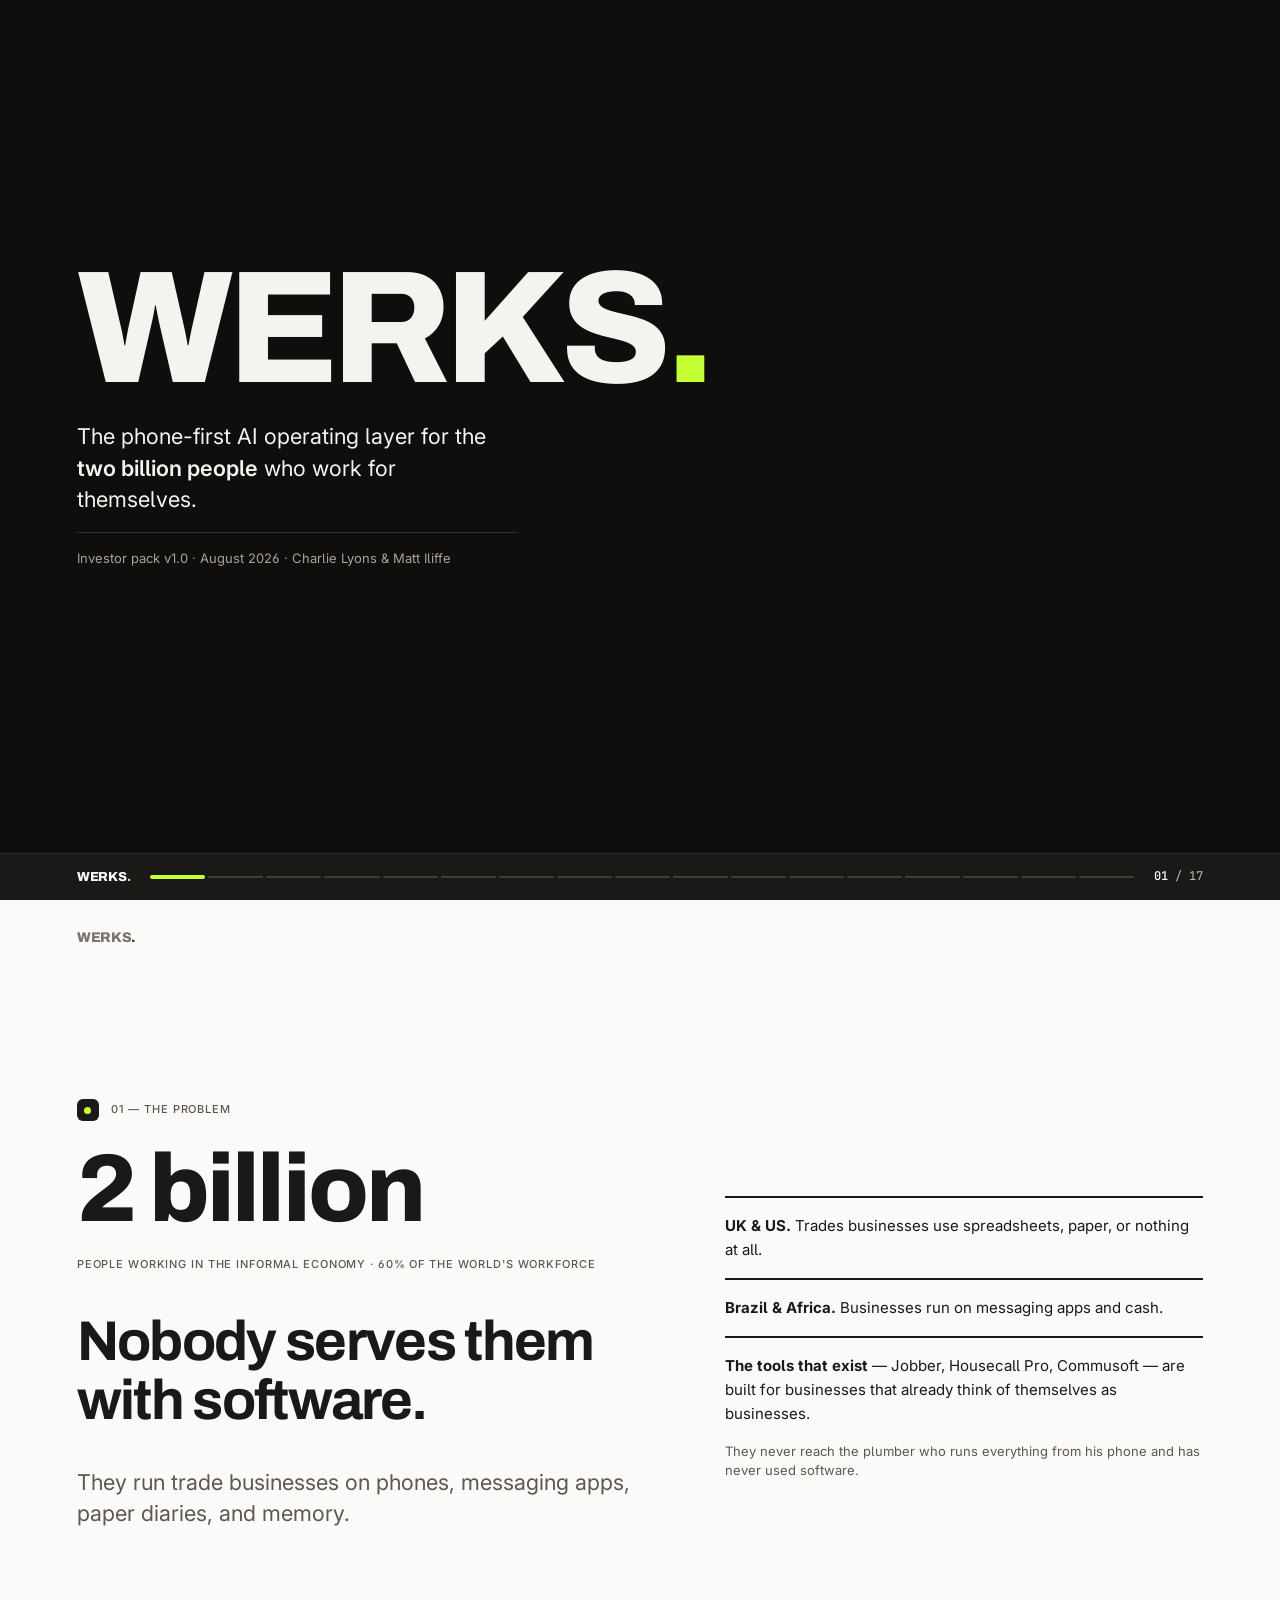
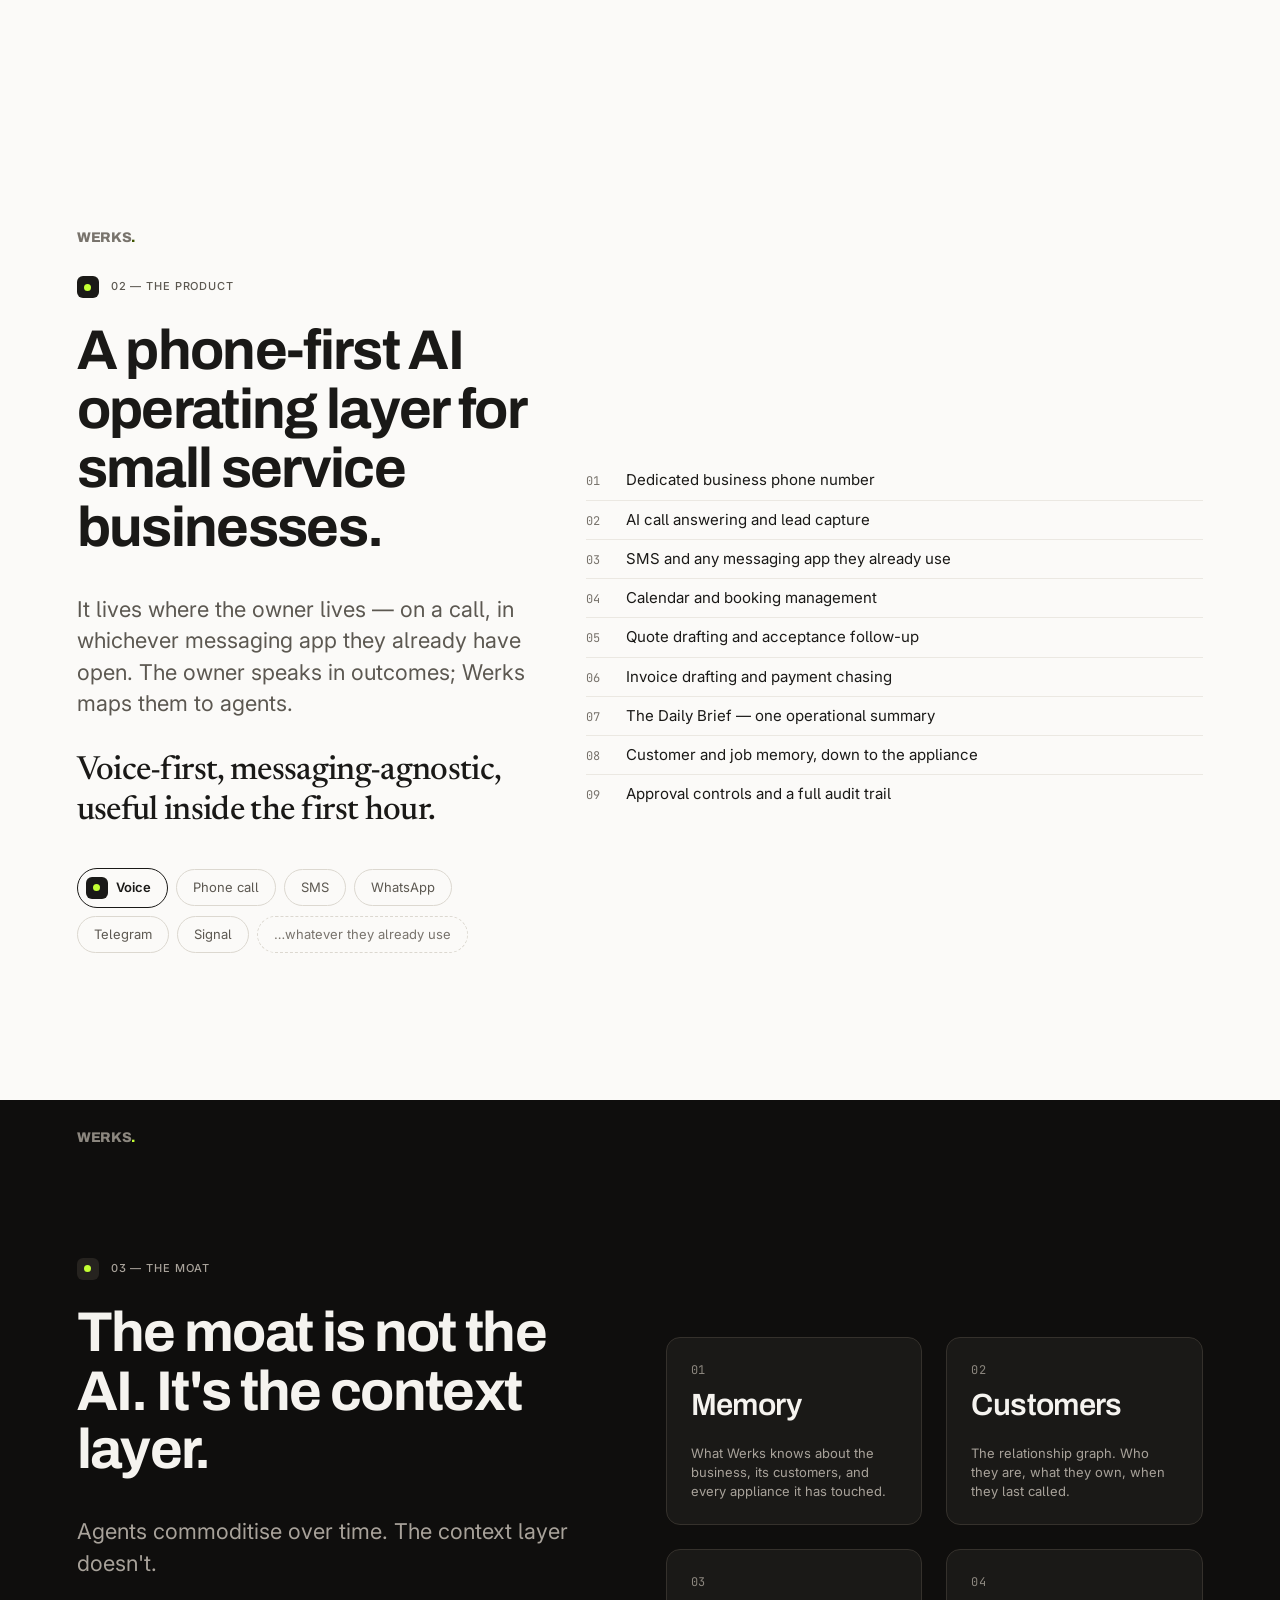
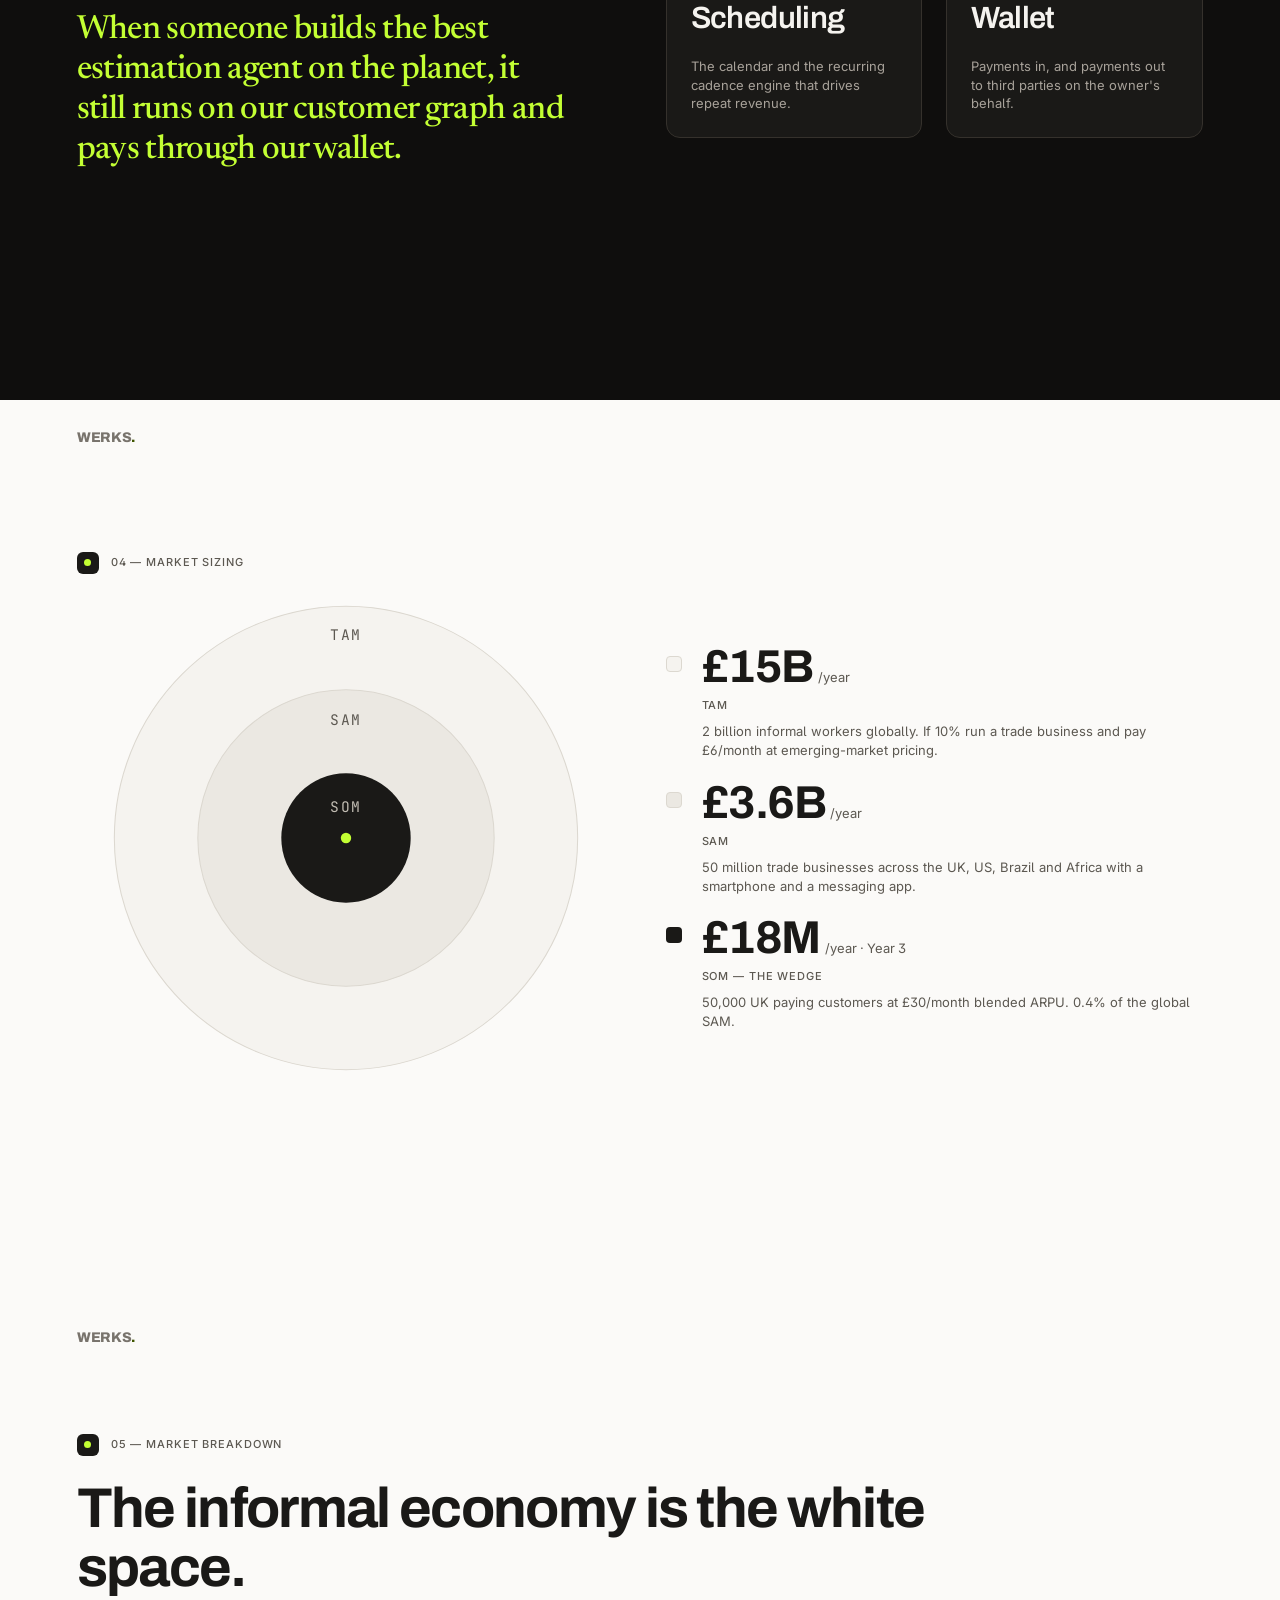
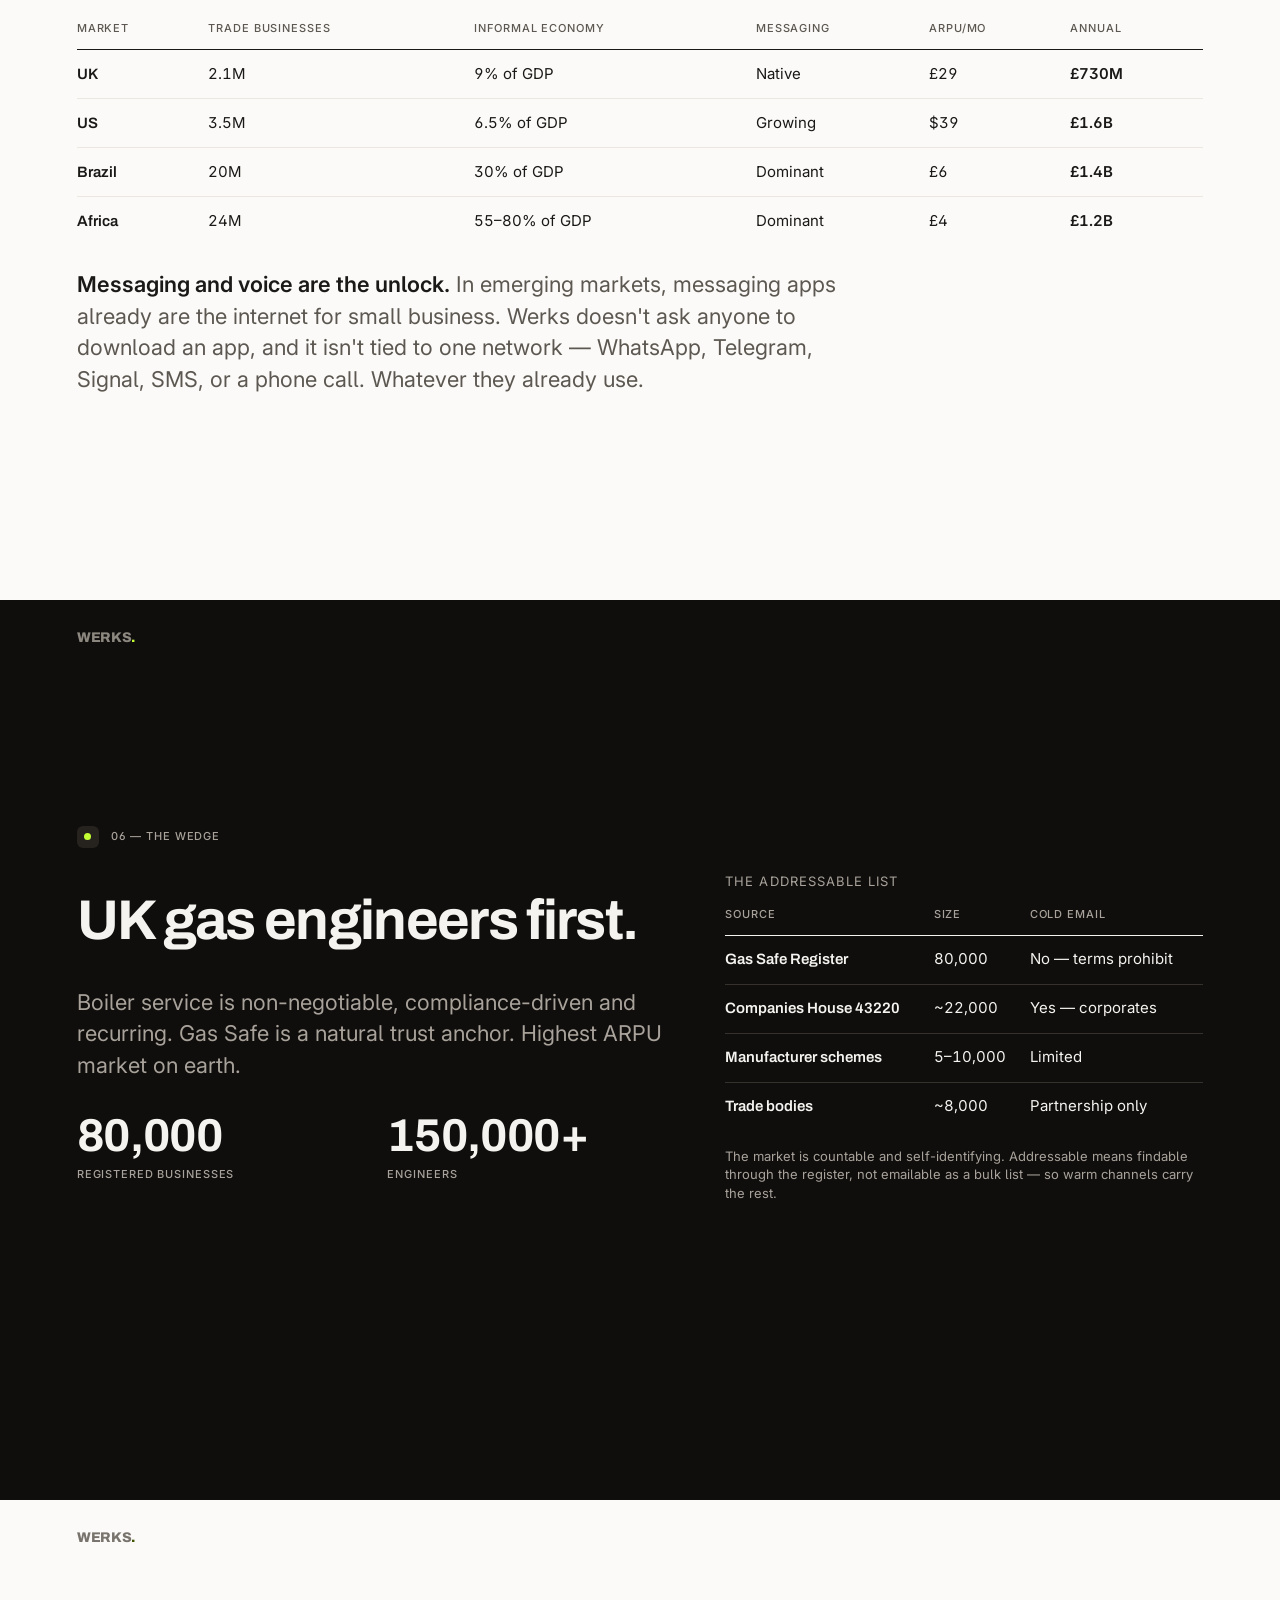
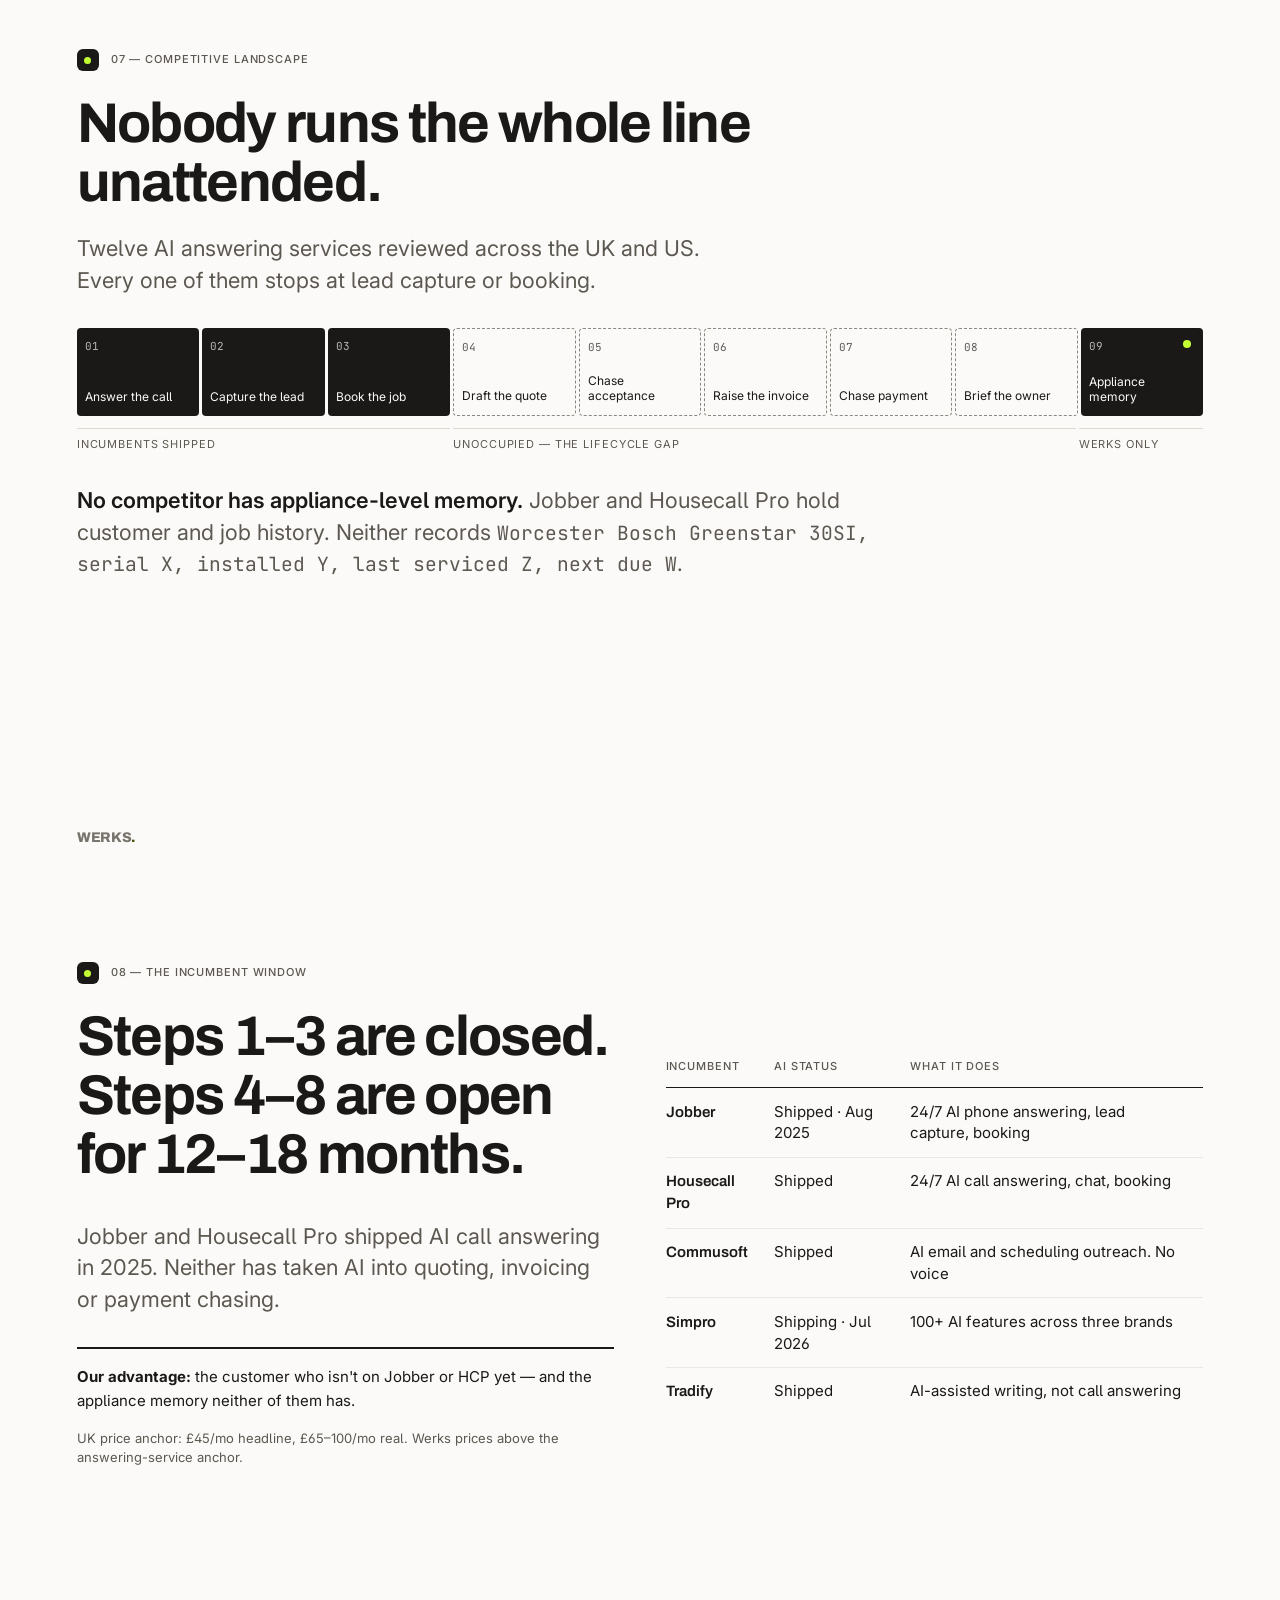
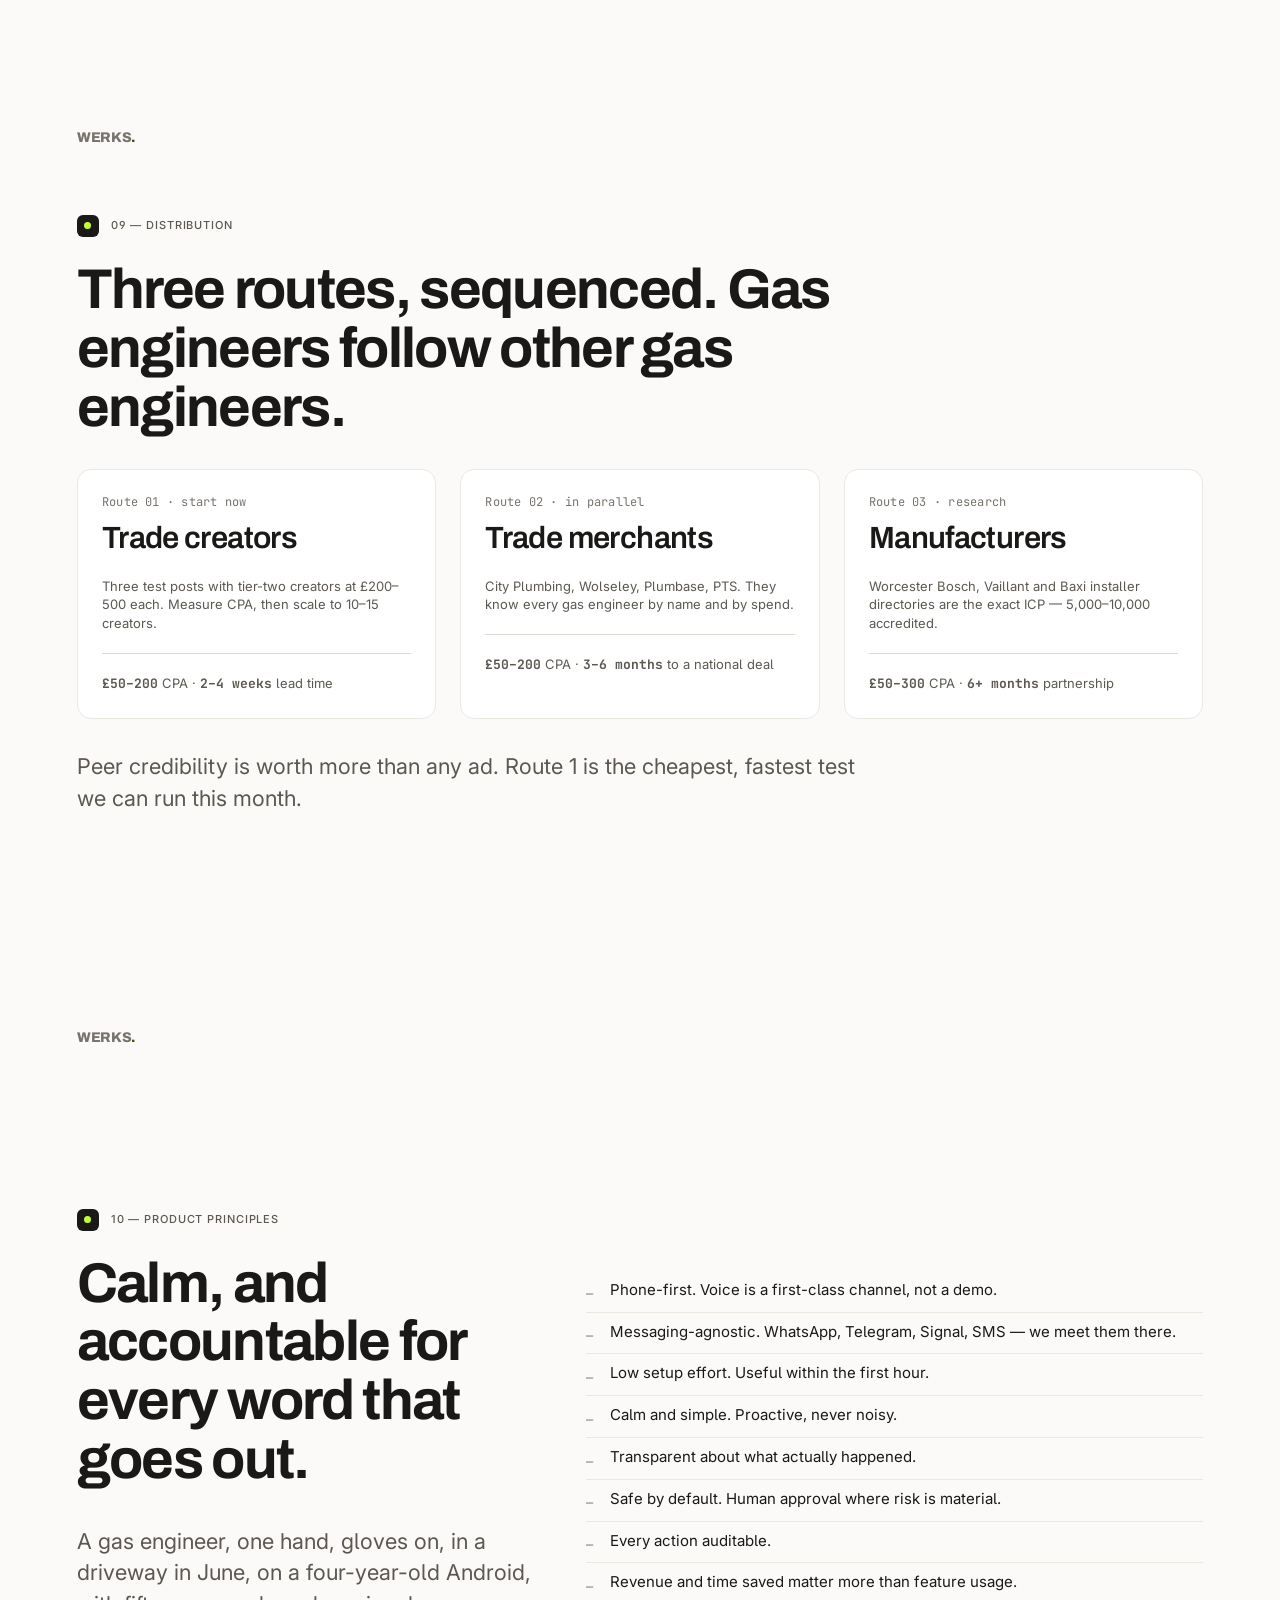
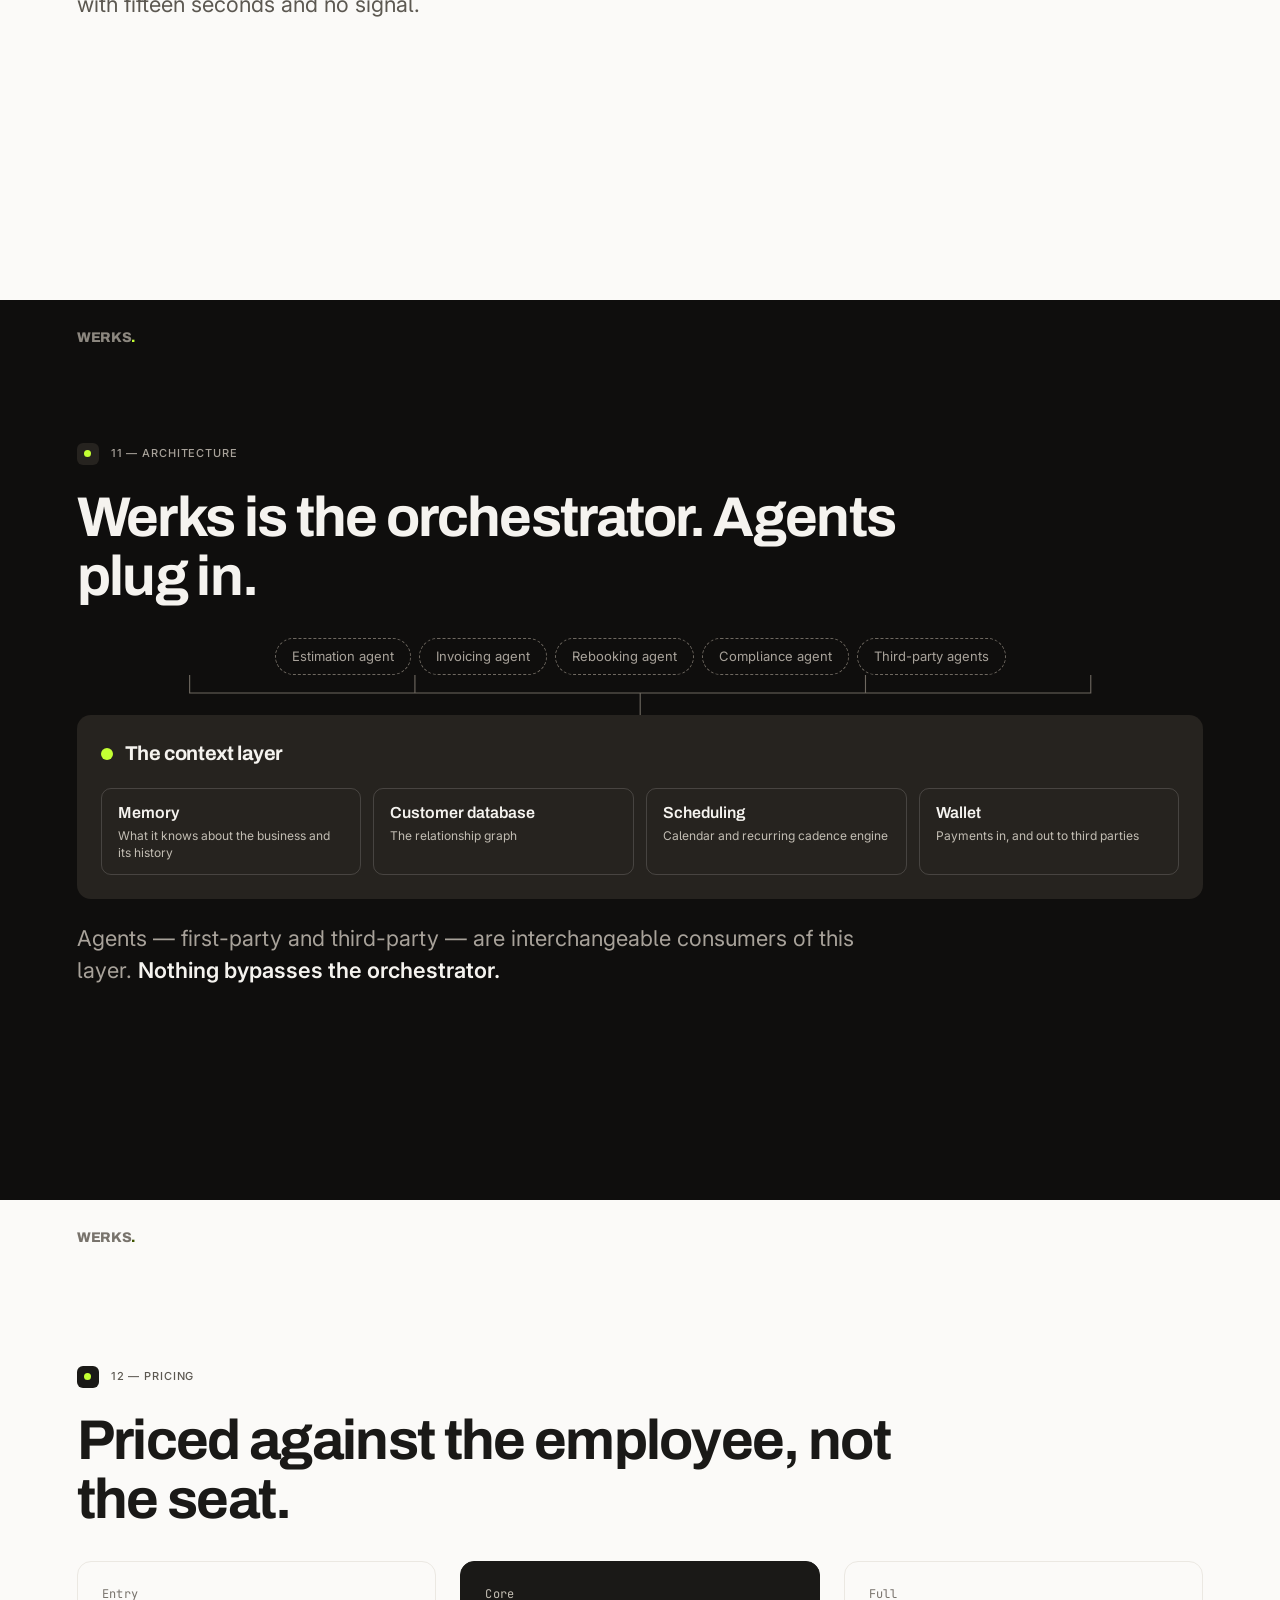
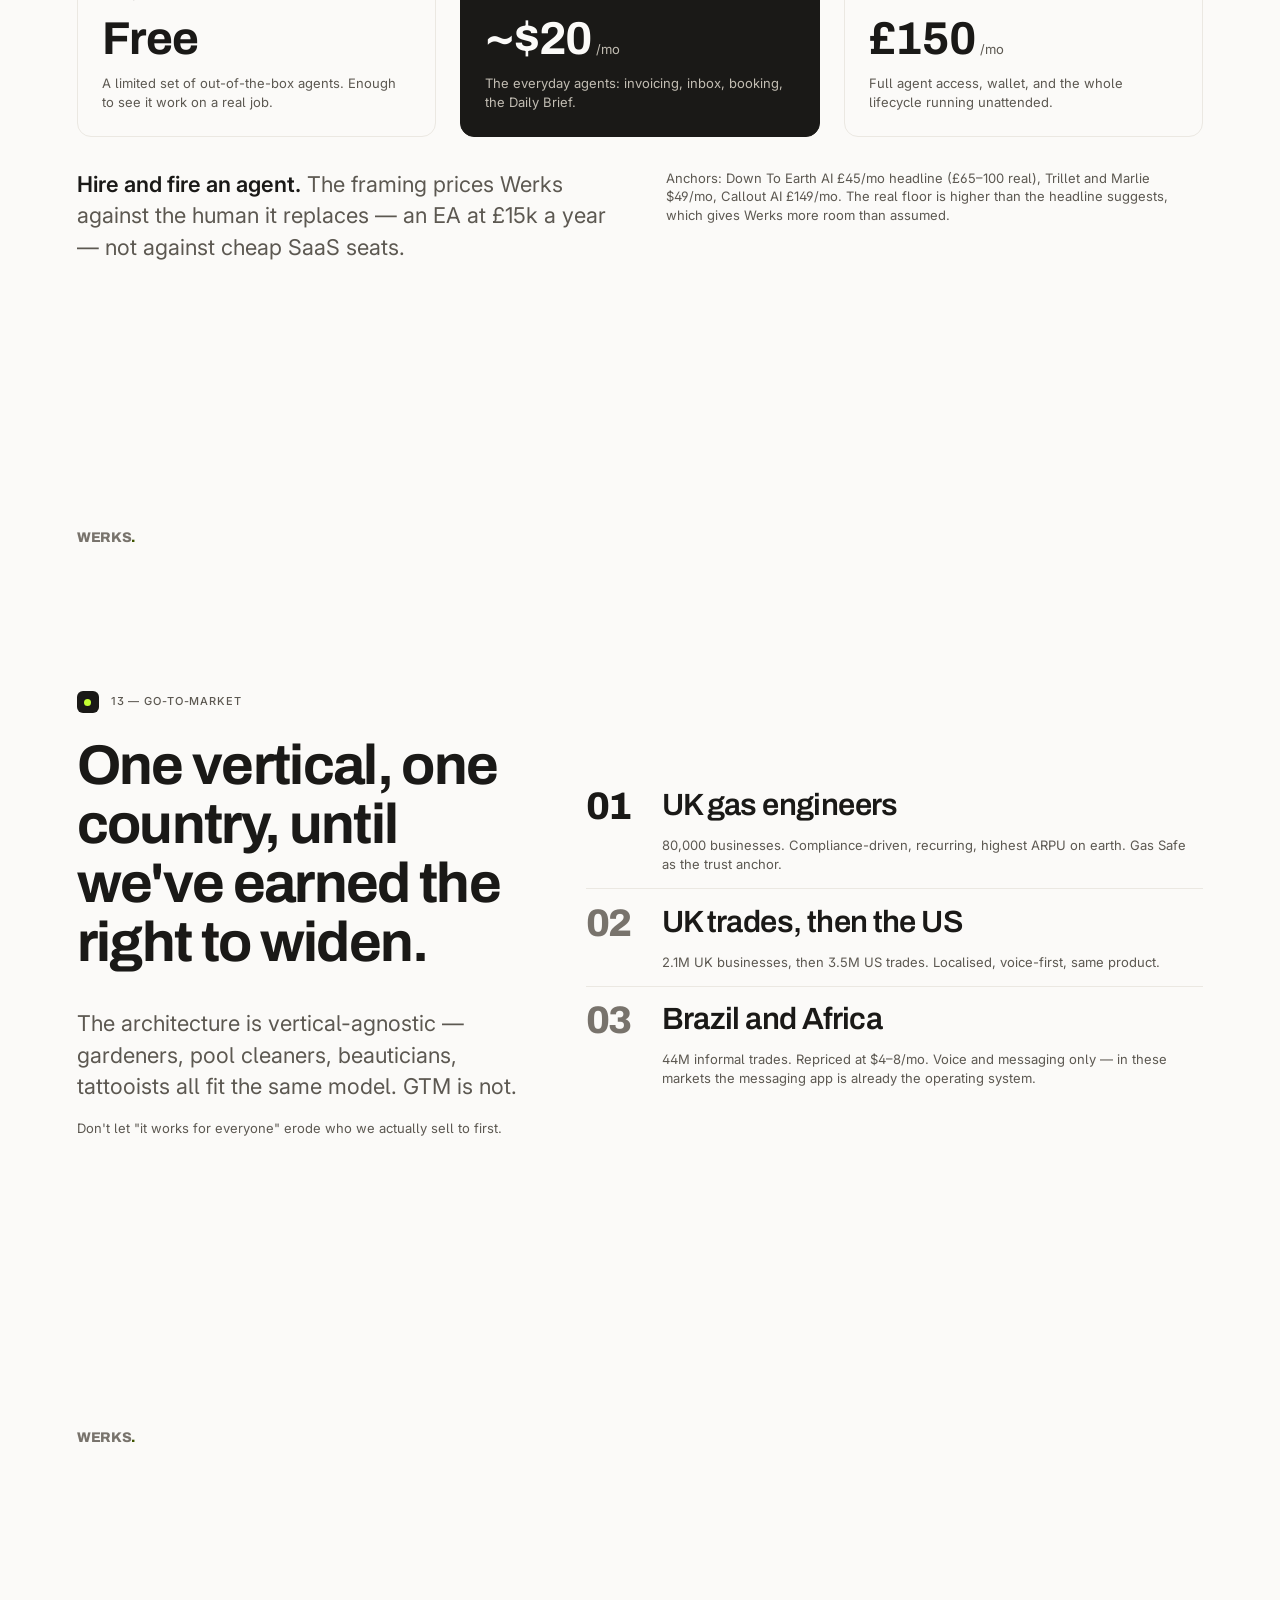
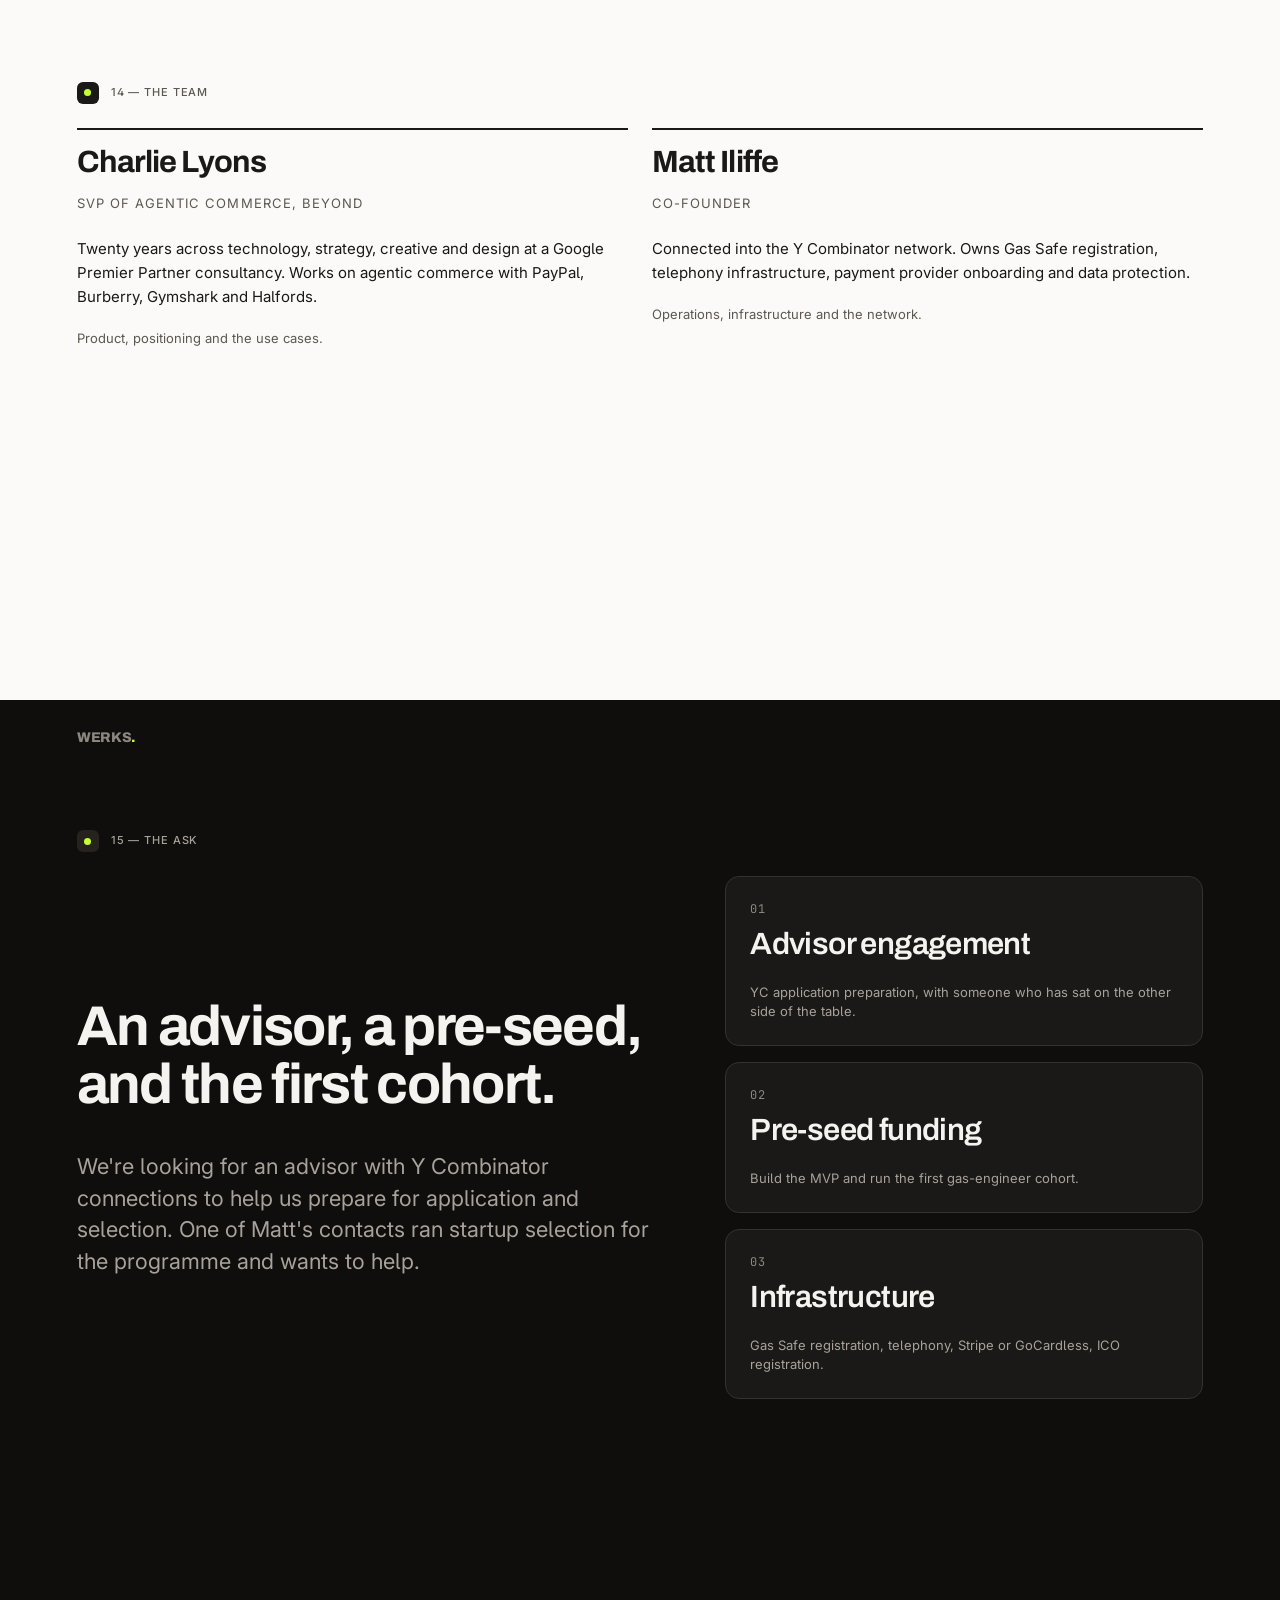
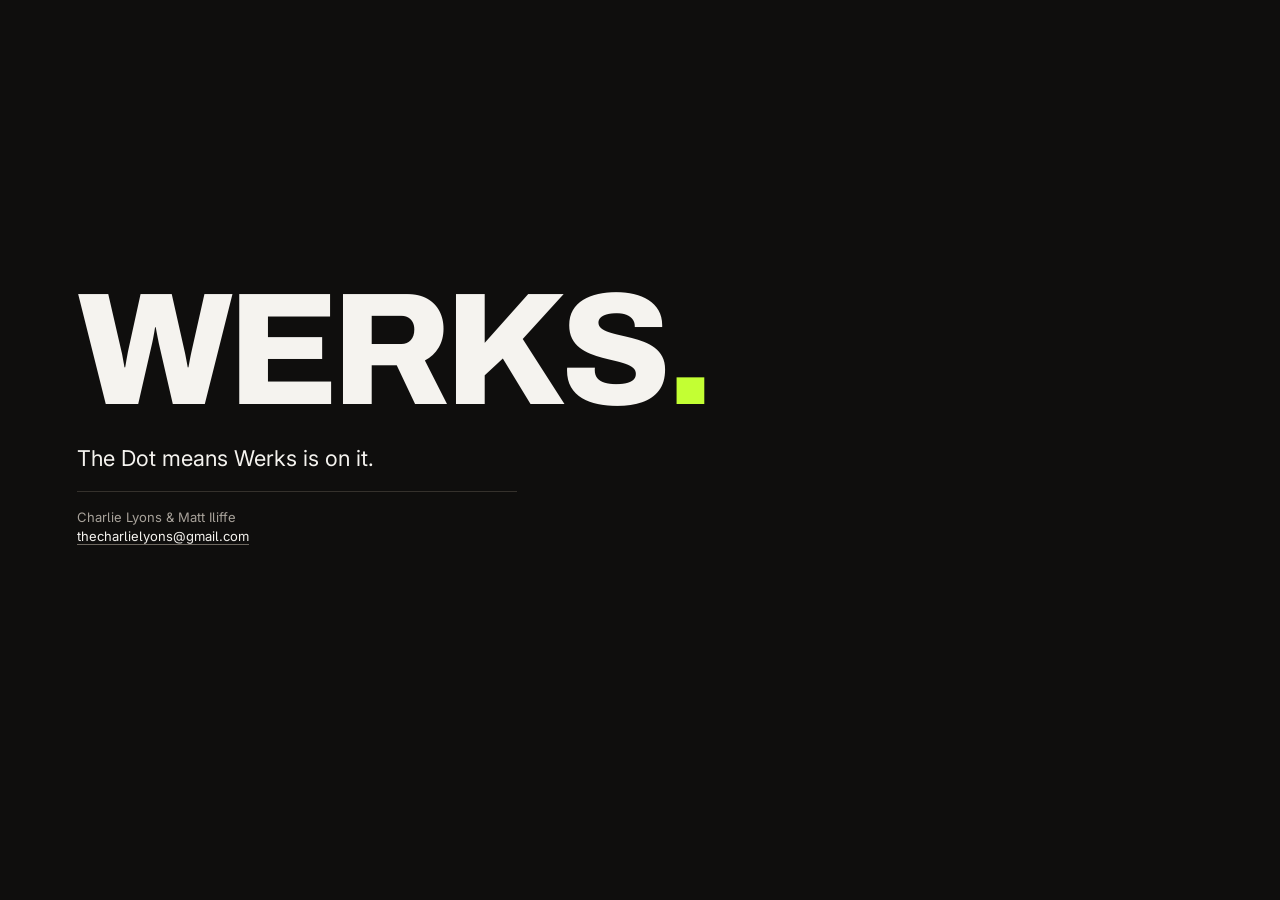
==== preview/investor-deck.html @ 24d2963e "Add investor deck" ====
<!doctype html>
<html lang="en-GB" data-theme="light">
<head>
<meta charset="utf-8">
<meta name="viewport" content="width=device-width, initial-scale=1, viewport-fit=cover">
<title>Werks — Investor Pack</title>
<meta name="description" content="Werks investor pack. The phone-first AI operating layer for the two billion people who work for themselves.">

<!-- Preview only. Production self-hosts these as woff2 subsets. See foundations/02-typography.md -->
<link rel="preconnect" href="https://fonts.googleapis.com">
<link rel="preconnect" href="https://fonts.gstatic.com" crossorigin>
<link href="https://fonts.googleapis.com/css2?family=Archivo:wght@400;500;600;700;800&family=Inter:wght@400;500;600;700&family=Newsreader:opsz,wght@6..72,400;6..72,500&family=JetBrains+Mono:wght@400;500&display=swap" rel="stylesheet">

<link rel="stylesheet" href="../tokens/tokens.css">
<link rel="stylesheet" href="../components/werks.css">

<style>
/* =============================================================================
   INVESTOR DECK — presentation chrome only.
   Not part of the design system. Every value below resolves to a semantic token
   or to a clamp() built from the type scale in foundations/02-typography.md.
   ============================================================================= */

:root {
  --d-pad-x:     clamp(1.5rem, 6vw, 6rem);
  --d-pad-y:     clamp(2.5rem, 6vh, 5rem);
  --d-rail:      4.5rem;                               /* space the progress rail owns */
  --d-measure:   72rem;

  --d-wordmark:  clamp(3.25rem, 13vw, 10rem);
  --d-h1:        clamp(1.875rem, 4.4vw, 3.5rem);
  --d-h2:        clamp(1.375rem, 2.4vw, 2rem);
  --d-lede:      clamp(1.0625rem, 1.7vw, 1.625rem);
  --d-body:      clamp(0.9375rem, 1.15vw, 1.125rem);
  --d-small:     clamp(0.8125rem, 0.95vw, 0.9375rem);
  --d-stat:      clamp(2.5rem, 7.5vw, 6rem);
  --d-stat-sm:   clamp(1.75rem, 3.6vw, 3rem);
}

/* Every box in the deck is border-box: slides are viewport-width, so a padded
   child that measures content-box overflows the phone. */
.slide, .slide *, .slide *::before, .slide *::after,
.d-rail, .d-rail * { box-sizing: border-box; }

html {
  scroll-snap-type: y mandatory;
  scroll-behavior: smooth;
  background: var(--w-bg-canvas);
}
body { overflow-x: hidden; }

/* -------------------------------------------------- the slide ------------- */
.slide {
  position: relative;
  box-sizing: border-box;
  width: 100vw;
  min-height: 100svh;
  height: 100svh;
  overflow: hidden;
  scroll-snap-align: start;
  scroll-snap-stop: always;
  display: flex;
  flex-direction: column;
  justify-content: center;
  padding: var(--d-pad-y) var(--d-pad-x) calc(var(--d-pad-y) + var(--d-rail));
  background: var(--w-bg-canvas);
  color: var(--w-text-primary);
  border-top: 1px solid transparent;
}
.slide__inner { width: 100%; max-width: var(--d-measure); margin: 0 auto; }

/* An ink slide. The semantic layer is re-pointed at the dark surfaces, so every
   component inside keeps working without a single override. Volt is legible
   here, and only here. */
.slide--ink {
  --w-bg-canvas:      var(--w-dk-bg);
  --w-bg-surface:     var(--w-dk-surface);
  --w-bg-sunken:      var(--w-dk-surface);
  --w-bg-raised:      var(--w-dk-raised);
  --w-text-primary:   var(--w-dk-text);
  --w-text-secondary: var(--w-dk-text-2);
  --w-text-tertiary:  var(--w-ink-450);
  --w-text-inverse:   var(--w-ink-900);
  --w-border-subtle:  var(--w-dk-border);
  --w-border-default: var(--w-dk-border);
  --w-border-control: var(--w-dk-border-hi);
  --w-border-strong:  var(--w-dk-text);
  --w-signal-text:    var(--w-volt-500);
  --w-status-neutral-bg: var(--w-dk-raised);
  --w-status-neutral-fg: var(--w-dk-text);
  --w-action-primary-bg: var(--w-paper-50);
  --w-action-primary-fg: var(--w-ink-900);
  --w-elevation-card: none;
  color-scheme: dark;
}

/* -------------------------------------------------- eyebrow + running head - */
/* The Dot motif. It only ever sits on ink, exactly as in the product. */
.d-mark {
  display: inline-flex; align-items: center; justify-content: center;
  width: 1.375rem; height: 1.375rem; flex-shrink: 0;
  border-radius: var(--w-radius-sm);
  background: var(--w-ink-900);
}
.slide--ink .d-mark { background: var(--w-dk-raised); }
.d-mark .w-dot { width: 7px; height: 7px; }

.d-eyebrow {
  display: flex; align-items: center; gap: var(--w-space-3);
  margin: 0 0 var(--w-space-6);
}
.d-eyebrow__text {
  font-size: var(--w-text-2xs);
  font-weight: var(--w-weight-medium);
  letter-spacing: var(--w-tracking-widest);
  text-transform: uppercase;
  color: var(--w-text-secondary);
}

.d-head {
  position: absolute; top: clamp(1.25rem, 3vh, 2.25rem); left: var(--d-pad-x);
  display: inline-flex; align-items: center; gap: 0;
  font-family: var(--w-font-display); font-weight: var(--w-weight-black);
  font-size: 0.875rem; letter-spacing: var(--w-tracking-tight);
  text-transform: uppercase; color: var(--w-text-tertiary);
}
.d-head .w-wordmark__stop { color: var(--w-signal-text); }

/* -------------------------------------------------- headline system ------- */
.d-h1 {
  font-family: var(--w-font-display);
  font-size: var(--d-h1); font-weight: var(--w-weight-bold);
  line-height: var(--w-leading-tight); letter-spacing: var(--w-tracking-tighter);
  margin: 0 0 var(--w-space-5); max-width: 20ch;
}
.d-h1--wide { max-width: 26ch; }
.d-h2 {
  font-family: var(--w-font-display);
  font-size: var(--d-h2); font-weight: var(--w-weight-semibold);
  line-height: var(--w-leading-snug); letter-spacing: var(--w-tracking-tight);
  margin: 0 0 var(--w-space-3);
}
.d-lede {
  font-size: var(--d-lede); line-height: var(--w-leading-normal);
  color: var(--w-text-secondary); margin: 0; max-width: 46ch;
}
.d-lede strong { color: var(--w-text-primary); font-weight: var(--w-weight-semibold); }
.d-body { font-size: var(--d-body); line-height: var(--w-leading-relaxed); margin: 0; }
.d-body--secondary { color: var(--w-text-secondary); }
.d-small { font-size: var(--d-small); line-height: var(--w-leading-normal); color: var(--w-text-secondary); margin: 0; }
.d-quote {
  font-family: var(--w-font-editorial); font-weight: 500;
  font-size: clamp(1.25rem, 2.6vw, 2.125rem); line-height: 1.2;
  letter-spacing: var(--w-tracking-tight); margin: 0; max-width: 26ch;
}
.d-mono { font-family: var(--w-font-mono); font-variant-numeric: tabular-nums; }
.d-accent { color: var(--w-signal-text); }

/* -------------------------------------------------- layout helpers -------- */
.d-stack   { display: flex; flex-direction: column; gap: var(--w-space-4); }
.d-stack-6 { display: flex; flex-direction: column; gap: var(--w-space-6); }
.d-split {
  display: grid; gap: clamp(var(--w-space-6), 4vw, var(--w-space-16));
  grid-template-columns: 1fr; align-items: center;
}
.d-grid  { display: grid; gap: clamp(var(--w-space-4), 2vw, var(--w-space-6)); grid-template-columns: 1fr; }
@media (min-width: 46rem) {
  .d-split          { grid-template-columns: 1fr 1fr; }
  .d-split--wide-l  { grid-template-columns: 1.25fr 1fr; }
  .d-split--wide-r  { grid-template-columns: 1fr 1.35fr; }
  .d-grid--2 { grid-template-columns: repeat(2, 1fr); }
  .d-grid--3 { grid-template-columns: repeat(3, 1fr); }
  .d-grid--4 { grid-template-columns: repeat(4, 1fr); }
}

.d-panel {
  border: 1px solid var(--w-border-subtle);
  border-radius: var(--w-radius-lg);
  padding: clamp(var(--w-space-4), 2vw, var(--w-space-6));
  background: var(--w-bg-surface);
  display: flex; flex-direction: column; gap: var(--w-space-2);
}
.d-panel--flat { background: transparent; }
.d-panel--rule {
  border: 0; border-top: 2px solid var(--w-border-strong);
  border-radius: 0; padding: var(--w-space-4) 0 0; background: transparent;
}
.d-panel__n {
  font-family: var(--w-font-mono); font-size: var(--w-text-xs);
  color: var(--w-text-tertiary); letter-spacing: var(--w-tracking-wide);
}

/* -------------------------------------------------- the number ------------ */
.d-stat {
  font-family: var(--w-font-display); font-weight: var(--w-weight-black);
  font-size: var(--d-stat); line-height: 0.92;
  letter-spacing: var(--w-tracking-tighter); font-variant-numeric: tabular-nums;
  margin: 0;
}
.d-stat--sm { font-size: var(--d-stat-sm); font-weight: var(--w-weight-bold); line-height: 1; }
.d-stat .d-small {
  font-family: var(--w-font-text); font-weight: var(--w-weight-regular);
  letter-spacing: var(--w-tracking-normal); margin-left: 0.35em;
}
.d-stat__label {
  font-size: var(--w-text-2xs); font-weight: var(--w-weight-medium);
  letter-spacing: var(--w-tracking-widest); text-transform: uppercase;
  color: var(--w-text-secondary); margin: var(--w-space-2) 0 0;
}

/* -------------------------------------------------- lists ----------------- */
.d-list { list-style: none; margin: 0; padding: 0; display: flex; flex-direction: column; }
.d-list li {
  display: grid; grid-template-columns: 1.75rem 1fr; gap: var(--w-space-3);
  align-items: baseline;
  padding: clamp(0.4rem, 1vh, 0.7rem) 0;
  border-bottom: 1px solid var(--w-border-subtle);
  font-size: var(--d-body); line-height: 1.35;
}
.d-list li:last-child { border-bottom: 0; }
.d-list__n { font-family: var(--w-font-mono); font-size: var(--w-text-xs); color: var(--w-text-tertiary); }
.d-list--dotted li { grid-template-columns: 0.75rem 1fr; align-items: start; }
.d-list--dotted .d-list__n { padding-top: 0.55em; }

/* -------------------------------------------------- table ----------------- */
.d-table { width: 100%; border-collapse: collapse; font-size: var(--d-body); }
.d-table th {
  text-align: left; font-weight: var(--w-weight-medium);
  font-size: var(--w-text-2xs); letter-spacing: var(--w-tracking-widest);
  text-transform: uppercase; color: var(--w-text-secondary);
  padding: 0 var(--w-space-4) var(--w-space-3) 0;
  border-bottom: 1px solid var(--w-border-strong);
  white-space: nowrap;
}
.d-table td {
  padding: clamp(0.5rem, 1.4vh, 0.9rem) var(--w-space-4) clamp(0.5rem, 1.4vh, 0.9rem) 0;
  border-bottom: 1px solid var(--w-border-subtle); vertical-align: baseline;
}
.d-table tr:last-child td { border-bottom: 0; }
.d-table .num { font-variant-numeric: tabular-nums; }
.d-table .strong { font-weight: var(--w-weight-semibold); }
.d-table__market { font-family: var(--w-font-display); font-weight: var(--w-weight-semibold); }

@media (max-width: 45.999rem) {
  .d-table, .d-table tbody, .d-table tr, .d-table td { display: block; width: 100%; }
  .d-table thead { display: none; }
  .d-table tr {
    border: 1px solid var(--w-border-subtle); border-radius: var(--w-radius-md);
    padding: var(--w-space-3) var(--w-space-4); margin-bottom: var(--w-space-3);
  }
  .d-table td { border: 0; padding: 3px 0; display: flex; justify-content: space-between; gap: var(--w-space-4); }
  .d-table td::before {
    content: attr(data-label);
    font-size: var(--w-text-xs); letter-spacing: var(--w-tracking-wide);
    text-transform: uppercase; color: var(--w-text-secondary);
  }
  .d-table td:first-child::before { display: none; }
  .d-table td:first-child { font-size: var(--w-text-lg); padding-bottom: var(--w-space-2); }
}

/* -------------------------------------------------- lifecycle bar --------- */
.d-line { display: grid; gap: 3px; grid-template-columns: repeat(3, 1fr); }
@media (min-width: 46rem) { .d-line { grid-template-columns: repeat(9, 1fr); } }
.d-step {
  border-radius: var(--w-radius-xs);
  padding: var(--w-space-3) var(--w-space-2);
  min-height: 5.5rem;
  display: flex; flex-direction: column; justify-content: space-between; gap: var(--w-space-2);
  font-size: var(--w-text-xs); line-height: 1.25;
}
.d-step__n { font-family: var(--w-font-mono); font-size: var(--w-text-2xs); opacity: 0.7; }
.d-step--taken { background: var(--w-bg-inverse); color: var(--w-text-inverse); }
.slide--ink .d-step--taken { background: var(--w-dk-raised); color: var(--w-dk-text); }
.d-step--open  { border: 1px dashed var(--w-border-control); color: var(--w-text-primary); }
.d-step--ours  { background: var(--w-ink-900); color: var(--w-paper-50); position: relative; }
.d-step--ours .d-dot-abs { position: absolute; top: var(--w-space-3); right: var(--w-space-3); }

.d-bracket {
  display: grid; gap: 3px; grid-template-columns: 1fr; margin-top: var(--w-space-3);
}
@media (min-width: 46rem) { .d-bracket { grid-template-columns: 3fr 5fr 1fr; } }
.d-bracket span {
  font-size: var(--w-text-2xs); letter-spacing: var(--w-tracking-widest);
  text-transform: uppercase; color: var(--w-text-secondary);
  border-top: 1px solid var(--w-border-default); padding-top: var(--w-space-2);
}

/* -------------------------------------------------- circles --------------- */
.d-circles { width: 100%; max-width: 30rem; height: auto; display: block; margin: 0 auto; }
.d-circles text {
  font-family: var(--w-font-mono); font-size: 14px; letter-spacing: 1.6px;
  text-anchor: middle;
}
.d-circles .c-tam { fill: var(--w-paper-100); stroke: var(--w-border-default); stroke-width: 1; }
.d-circles .c-sam { fill: var(--w-paper-200); stroke: var(--w-border-default); stroke-width: 1; }
.d-circles .c-som { fill: var(--w-ink-900); }
.d-circles .c-dot { fill: var(--w-volt-500); }
.d-circles .t-out { fill: var(--w-ink-600); }
.d-circles .t-in  { fill: var(--w-paper-400); }
.d-legend { display: flex; flex-direction: column; gap: var(--w-space-5); }
.d-legend__row { display: grid; grid-template-columns: 1.25rem 1fr; gap: var(--w-space-4); align-items: start; }
.d-legend__key { width: 1rem; height: 1rem; border-radius: var(--w-radius-xs); margin-top: 0.75rem; }

/* -------------------------------------------------- channel strip -------- */
.d-channels { display: flex; flex-wrap: wrap; gap: var(--w-space-2); align-items: center; }
.d-channel {
  display: inline-flex; align-items: center; gap: var(--w-space-2);
  border: 1px solid var(--w-border-default); border-radius: var(--w-radius-full);
  padding: var(--w-space-2) var(--w-space-4);
  font-size: var(--d-small); color: var(--w-text-secondary); white-space: nowrap;
}
.d-channel--lead {
  border-color: var(--w-border-strong); color: var(--w-text-primary);
  font-weight: var(--w-weight-semibold); padding-left: var(--w-space-2);
}
.d-channel--any { border-style: dashed; color: var(--w-text-tertiary); }

/* -------------------------------------------------- architecture ---------- */
.d-agents { display: flex; flex-wrap: wrap; gap: var(--w-space-2); justify-content: center; }
.d-agent {
  border: 1px dashed var(--w-border-control); border-radius: var(--w-radius-full);
  padding: var(--w-space-2) var(--w-space-4); font-size: var(--d-small);
  color: var(--w-text-secondary); white-space: nowrap;
}
.d-wires { display: block; width: 100%; height: 2.5rem; }
.d-core {
  background: var(--w-ink-900); color: var(--w-paper-50);
  border-radius: var(--w-radius-lg); padding: clamp(var(--w-space-4), 2.2vw, var(--w-space-6));
}
.slide--ink .d-core { background: var(--w-dk-raised); color: var(--w-dk-text); }
.d-core__head { display: flex; align-items: center; gap: var(--w-space-3); margin-bottom: var(--w-space-5); }
.d-core__title {
  font-family: var(--w-font-display); font-weight: var(--w-weight-bold);
  letter-spacing: var(--w-tracking-tight); font-size: var(--w-text-lg);
}
.d-pillars { display: grid; gap: var(--w-space-3); grid-template-columns: repeat(2, 1fr); }
@media (min-width: 46rem) { .d-pillars { grid-template-columns: repeat(4, 1fr); } }
.d-pillar {
  border: 1px solid rgba(245, 243, 239, 0.16); border-radius: var(--w-radius-md);
  padding: var(--w-space-3) var(--w-space-4);
}
.d-pillar h4 {
  font-family: var(--w-font-display); font-size: var(--w-text-base);
  font-weight: var(--w-weight-semibold); margin: 0 0 4px;
}
.d-pillar p { font-size: var(--w-text-xs); line-height: 1.4; margin: 0; color: var(--w-paper-400); }

/* -------------------------------------------------- pricing --------------- */
.d-tier {
  border: 1px solid var(--w-border-subtle); border-radius: var(--w-radius-lg);
  padding: clamp(var(--w-space-4), 2vw, var(--w-space-6));
  display: flex; flex-direction: column; gap: var(--w-space-3);
}
.d-tier--lead { background: var(--w-ink-900); color: var(--w-paper-50); border-color: var(--w-ink-900); }
.d-tier--lead .d-stat__label, .d-tier--lead .d-small { color: var(--w-paper-400); }
.slide--ink .d-tier--lead { background: var(--w-dk-raised); color: var(--w-dk-text); border-color: var(--w-dk-border); }

/* -------------------------------------------------- steps / GTM ----------- */
.d-phase {
  display: grid; grid-template-columns: auto 1fr; gap: var(--w-space-4);
  padding: clamp(0.6rem, 1.6vh, 1.1rem) 0; border-top: 1px solid var(--w-border-subtle);
}
.d-phase:first-child { border-top: 0; }
.d-phase__no {
  font-family: var(--w-font-display); font-weight: var(--w-weight-black);
  font-size: clamp(1.5rem, 3vw, 2.5rem); line-height: 1;
  letter-spacing: var(--w-tracking-tighter); color: var(--w-text-tertiary);
  font-variant-numeric: tabular-nums; min-width: 2.5ch;
}
.d-phase--now .d-phase__no { color: var(--w-text-primary); }

/* -------------------------------------------------- title + closing ------- */
.d-title-wordmark {
  font-family: var(--w-font-display); font-weight: var(--w-weight-black);
  font-size: var(--d-wordmark); line-height: 0.85;
  letter-spacing: -0.045em; text-transform: uppercase;
  margin: 0; color: var(--w-text-primary);
}
.d-title-wordmark .stop { color: var(--w-volt-500); }
.d-rule { height: 1px; background: var(--w-border-default); border: 0; margin: 0; }

/* -------------------------------------------------- progress rail --------- */
.d-rail {
  position: fixed; left: 0; right: 0; bottom: 0; z-index: var(--w-z-dock);
  display: flex; align-items: center; gap: clamp(var(--w-space-3), 2vw, var(--w-space-5));
  padding: var(--w-space-3) var(--d-pad-x) calc(var(--w-space-3) + var(--w-safe-bottom));
  background: var(--w-ink-900);
  color: var(--w-paper-400);
  border-top: 1px solid var(--w-ink-800);
}
.d-rail__mark {
  font-family: var(--w-font-display); font-weight: var(--w-weight-black);
  font-size: 0.8125rem; letter-spacing: var(--w-tracking-tight);
  color: var(--w-paper-50); text-transform: uppercase; white-space: nowrap;
}
.d-rail__mark .stop { color: var(--w-volt-500); }
.d-ticks { flex: 1; display: flex; gap: 3px; align-items: center; min-width: 0; }
.d-tick {
  flex: 1; height: 22px; padding: 0; background: none; border: 0; cursor: pointer;
  display: flex; align-items: center; -webkit-tap-highlight-color: transparent;
}
.d-tick::after {
  content: ""; display: block; width: 100%; height: 2px; border-radius: 2px;
  background: var(--w-ink-700);
  transition: background-color var(--w-duration-base) var(--w-ease-standard),
              height var(--w-duration-base) var(--w-ease-standard);
}
.d-tick[aria-current="true"]::after { background: var(--w-volt-500); height: 4px; }
.d-tick.is-seen::after { background: var(--w-ink-600); }
.d-tick:hover::after { background: var(--w-paper-400); }
.d-tick[aria-current="true"]:hover::after { background: var(--w-volt-500); }
.d-rail__count {
  font-family: var(--w-font-mono); font-size: var(--w-text-xs);
  font-variant-numeric: tabular-nums; color: var(--w-paper-400); white-space: nowrap;
}
.d-rail__count b { color: var(--w-paper-50); font-weight: var(--w-weight-medium); }
.d-rail button:focus-visible { outline: 2px solid var(--w-volt-500); outline-offset: 2px; }

@media (max-width: 30rem) { .d-rail__mark { display: none; } }

/* -------------------------------------------------- phone ----------------- */
/* On a phone the deck stops being a deck and becomes a document: slides grow
   to fit their content and snap loosely, so nothing is ever clipped. */
@media (max-width: 45.999rem), (max-height: 34rem) {
  html { scroll-snap-type: y proximity; }
  .slide { height: auto; overflow: visible; padding-bottom: calc(var(--d-pad-y) + 3.5rem); }
  .d-head { position: static; margin-bottom: var(--w-space-6); }
}

@media (prefers-reduced-motion: reduce) { html { scroll-behavior: auto; } }

/* -------------------------------------------------- print ----------------- */
@media print {
  html { scroll-snap-type: none; }
  .d-rail { display: none; }
  .slide { height: auto; min-height: 0; page-break-after: always; break-after: page; padding: 2.5rem; }
  .slide--ink { background: var(--w-paper-50); }
}
</style>
</head>
<body>

<!-- ═══════════════════════════════════════════════════ 01 · TITLE -->
<section class="slide slide--ink" id="s1" aria-label="Werks">
  <div class="slide__inner d-stack-6">
    <h1 class="d-title-wordmark">Werks<span class="stop">.</span></h1>
    <div class="d-stack" style="max-width:44ch">
      <p class="d-lede" style="color:var(--w-dk-text)">
        The phone-first AI operating layer for the <strong>two billion people</strong> who work for themselves.
      </p>
      <hr class="d-rule">
      <p class="d-small">
        Investor pack v1.0 · August 2026 · Charlie Lyons &amp; Matt Iliffe
      </p>
    </div>
  </div>
</section>

<!-- ═══════════════════════════════════════════════════ 02 · PROBLEM -->
<section class="slide" id="s2" aria-label="The problem">
  <span class="d-head">Werks<span class="w-wordmark__stop">.</span></span>
  <div class="slide__inner">
    <div class="d-eyebrow"><span class="d-mark"><span class="w-dot"></span></span><span class="d-eyebrow__text">01 — The problem</span></div>
    <div class="d-split d-split--wide-l">
      <div class="d-stack">
        <p class="d-stat">2 billion</p>
        <p class="d-stat__label">People working in the informal economy · 60% of the world's workforce</p>
        <h2 class="d-h1" style="margin-top:var(--w-space-6)">Nobody serves them with software.</h2>
        <p class="d-lede">They run trade businesses on phones, messaging apps, paper diaries, and memory.</p>
      </div>
      <div class="d-stack">
        <div class="d-panel d-panel--rule">
          <p class="d-body"><strong>UK &amp; US.</strong> Trades businesses use spreadsheets, paper, or nothing at all.</p>
        </div>
        <div class="d-panel d-panel--rule">
          <p class="d-body"><strong>Brazil &amp; Africa.</strong> Businesses run on messaging apps and cash.</p>
        </div>
        <div class="d-panel d-panel--rule">
          <p class="d-body"><strong>The tools that exist</strong> — Jobber, Housecall Pro, Commusoft — are built for businesses that already think of themselves as businesses.</p>
          <p class="d-small" style="margin-top:var(--w-space-2)">They never reach the plumber who runs everything from his phone and has never used software.</p>
        </div>
      </div>
    </div>
  </div>
</section>

<!-- ═══════════════════════════════════════════════════ 03 · PRODUCT -->
<section class="slide" id="s3" aria-label="The product">
  <span class="d-head">Werks<span class="w-wordmark__stop">.</span></span>
  <div class="slide__inner">
    <div class="d-eyebrow"><span class="d-mark"><span class="w-dot"></span></span><span class="d-eyebrow__text">02 — The product</span></div>
    <div class="d-split d-split--wide-r">
      <div class="d-stack">
        <h2 class="d-h1">A phone-first AI operating layer for small service businesses.</h2>
        <p class="d-lede">It lives where the owner lives — on a call, in whichever messaging app they already have open. The owner speaks in outcomes; Werks maps them to agents.</p>
        <p class="d-quote" style="margin-top:var(--w-space-4)">Voice-first, messaging-agnostic, useful inside the first hour.</p>
        <div class="d-channels" style="margin-top:var(--w-space-5)">
          <span class="d-channel d-channel--lead"><span class="d-mark"><span class="w-dot"></span></span>Voice</span>
          <span class="d-channel">Phone call</span>
          <span class="d-channel">SMS</span>
          <span class="d-channel">WhatsApp</span>
          <span class="d-channel">Telegram</span>
          <span class="d-channel">Signal</span>
          <span class="d-channel d-channel--any">…whatever they already use</span>
        </div>
      </div>
      <ol class="d-list">
        <li><span class="d-list__n">01</span><span>Dedicated business phone number</span></li>
        <li><span class="d-list__n">02</span><span>AI call answering and lead capture</span></li>
        <li><span class="d-list__n">03</span><span>SMS and any messaging app they already use</span></li>
        <li><span class="d-list__n">04</span><span>Calendar and booking management</span></li>
        <li><span class="d-list__n">05</span><span>Quote drafting and acceptance follow-up</span></li>
        <li><span class="d-list__n">06</span><span>Invoice drafting and payment chasing</span></li>
        <li><span class="d-list__n">07</span><span>The Daily Brief — one operational summary</span></li>
        <li><span class="d-list__n">08</span><span>Customer and job memory, down to the appliance</span></li>
        <li><span class="d-list__n">09</span><span>Approval controls and a full audit trail</span></li>
      </ol>
    </div>
  </div>
</section>

<!-- ═══════════════════════════════════════════════════ 04 · MOAT -->
<section class="slide slide--ink" id="s4" aria-label="The moat">
  <span class="d-head">Werks<span class="w-wordmark__stop">.</span></span>
  <div class="slide__inner">
    <div class="d-eyebrow"><span class="d-mark"><span class="w-dot"></span></span><span class="d-eyebrow__text">03 — The moat</span></div>
    <div class="d-split">
      <div class="d-stack">
        <h2 class="d-h1">The moat is not the AI. It's the context layer.</h2>
        <p class="d-lede">Agents commoditise over time. The context layer doesn't.</p>
        <p class="d-quote d-accent" style="margin-top:var(--w-space-4)">When someone builds the best estimation agent on the planet, it still runs on our customer graph and pays through our wallet.</p>
      </div>
      <div class="d-grid d-grid--2">
        <div class="d-panel">
          <span class="d-panel__n">01</span>
          <h3 class="d-h2">Memory</h3>
          <p class="d-small">What Werks knows about the business, its customers, and every appliance it has touched.</p>
        </div>
        <div class="d-panel">
          <span class="d-panel__n">02</span>
          <h3 class="d-h2">Customers</h3>
          <p class="d-small">The relationship graph. Who they are, what they own, when they last called.</p>
        </div>
        <div class="d-panel">
          <span class="d-panel__n">03</span>
          <h3 class="d-h2">Scheduling</h3>
          <p class="d-small">The calendar and the recurring cadence engine that drives repeat revenue.</p>
        </div>
        <div class="d-panel">
          <span class="d-panel__n">04</span>
          <h3 class="d-h2">Wallet</h3>
          <p class="d-small">Payments in, and payments out to third parties on the owner's behalf.</p>
        </div>
      </div>
    </div>
  </div>
</section>

<!-- ═══════════════════════════════════════════════════ 05 · MARKET SIZING -->
<section class="slide" id="s5" aria-label="Market sizing">
  <span class="d-head">Werks<span class="w-wordmark__stop">.</span></span>
  <div class="slide__inner">
    <div class="d-eyebrow"><span class="d-mark"><span class="w-dot"></span></span><span class="d-eyebrow__text">04 — Market sizing</span></div>
    <div class="d-split">
      <svg class="d-circles" viewBox="0 0 460 460" role="img" aria-label="Concentric circles: TAM fifteen billion pounds, SAM three point six billion pounds, SOM eighteen million pounds">
        <circle class="c-tam" cx="230" cy="230" r="222"/>
        <circle class="c-sam" cx="230" cy="230" r="142"/>
        <circle class="c-som" cx="230" cy="230" r="62"/>
        <circle class="c-dot" cx="230" cy="230" r="5"/>
        <text class="t-out" x="230" y="40">TAM</text>
        <text class="t-out" x="230" y="122">SAM</text>
        <text class="t-in"  x="230" y="205">SOM</text>
      </svg>
      <div class="d-legend">
        <div class="d-legend__row">
          <span class="d-legend__key" style="background:var(--w-paper-100);border:1px solid var(--w-border-default)"></span>
          <div>
            <p class="d-stat d-stat--sm">£15B<span class="d-small">/year</span></p>
            <p class="d-stat__label">TAM</p>
            <p class="d-small" style="margin-top:var(--w-space-2)">2 billion informal workers globally. If 10% run a trade business and pay £6/month at emerging-market pricing.</p>
          </div>
        </div>
        <div class="d-legend__row">
          <span class="d-legend__key" style="background:var(--w-paper-200);border:1px solid var(--w-border-default)"></span>
          <div>
            <p class="d-stat d-stat--sm">£3.6B<span class="d-small">/year</span></p>
            <p class="d-stat__label">SAM</p>
            <p class="d-small" style="margin-top:var(--w-space-2)">50 million trade businesses across the UK, US, Brazil and Africa with a smartphone and a messaging app.</p>
          </div>
        </div>
        <div class="d-legend__row">
          <span class="d-legend__key" style="background:var(--w-ink-900)"></span>
          <div>
            <p class="d-stat d-stat--sm">£18M<span class="d-small">/year · Year 3</span></p>
            <p class="d-stat__label">SOM — the wedge</p>
            <p class="d-small" style="margin-top:var(--w-space-2)">50,000 UK paying customers at £30/month blended ARPU. 0.4% of the global SAM.</p>
          </div>
        </div>
      </div>
    </div>
  </div>
</section>

<!-- ═══════════════════════════════════════════════════ 06 · MARKET BREAKDOWN -->
<section class="slide" id="s6" aria-label="Market breakdown">
  <span class="d-head">Werks<span class="w-wordmark__stop">.</span></span>
  <div class="slide__inner">
    <div class="d-eyebrow"><span class="d-mark"><span class="w-dot"></span></span><span class="d-eyebrow__text">05 — Market breakdown</span></div>
    <h2 class="d-h1 d-h1--wide">The informal economy is the white space.</h2>
    <table class="d-table" style="margin-top:var(--w-space-6)">
      <thead>
        <tr>
          <th>Market</th><th>Trade businesses</th><th>Informal economy</th><th>Messaging</th><th>ARPU/mo</th><th>Annual</th>
        </tr>
      </thead>
      <tbody>
        <tr>
          <td class="d-table__market">UK</td>
          <td class="num" data-label="Businesses">2.1M</td>
          <td class="num" data-label="Informal">9% of GDP</td>
          <td data-label="Messaging">Native</td>
          <td class="num" data-label="ARPU">£29</td>
          <td class="num strong" data-label="Annual">£730M</td>
        </tr>
        <tr>
          <td class="d-table__market">US</td>
          <td class="num" data-label="Businesses">3.5M</td>
          <td class="num" data-label="Informal">6.5% of GDP</td>
          <td data-label="Messaging">Growing</td>
          <td class="num" data-label="ARPU">$39</td>
          <td class="num strong" data-label="Annual">£1.6B</td>
        </tr>
        <tr>
          <td class="d-table__market">Brazil</td>
          <td class="num" data-label="Businesses">20M</td>
          <td class="num" data-label="Informal">30% of GDP</td>
          <td data-label="Messaging">Dominant</td>
          <td class="num" data-label="ARPU">£6</td>
          <td class="num strong" data-label="Annual">£1.4B</td>
        </tr>
        <tr>
          <td class="d-table__market">Africa</td>
          <td class="num" data-label="Businesses">24M</td>
          <td class="num" data-label="Informal">55–80% of GDP</td>
          <td data-label="Messaging">Dominant</td>
          <td class="num" data-label="ARPU">£4</td>
          <td class="num strong" data-label="Annual">£1.2B</td>
        </tr>
      </tbody>
    </table>
    <p class="d-lede" style="margin-top:var(--w-space-6);max-width:56ch">
      <strong>Messaging and voice are the unlock.</strong> In emerging markets, messaging apps already are the internet for small business. Werks doesn't ask anyone to download an app, and it isn't tied to one network — WhatsApp, Telegram, Signal, SMS, or a phone call. Whatever they already use.
    </p>
  </div>
</section>

<!-- ═══════════════════════════════════════════════════ 07 · THE WEDGE -->
<section class="slide slide--ink" id="s7" aria-label="The wedge">
  <span class="d-head">Werks<span class="w-wordmark__stop">.</span></span>
  <div class="slide__inner">
    <div class="d-eyebrow"><span class="d-mark"><span class="w-dot"></span></span><span class="d-eyebrow__text">06 — The wedge</span></div>
    <div class="d-split d-split--wide-l">
      <div class="d-stack">
        <h2 class="d-h1">UK gas engineers first.</h2>
        <p class="d-lede">Boiler service is non-negotiable, compliance-driven and recurring. Gas Safe is a natural trust anchor. Highest ARPU market on earth.</p>
        <div class="d-grid d-grid--2" style="margin-top:var(--w-space-4)">
          <div>
            <p class="d-stat d-stat--sm">80,000</p>
            <p class="d-stat__label">Registered businesses</p>
          </div>
          <div>
            <p class="d-stat d-stat--sm">150,000+</p>
            <p class="d-stat__label">Engineers</p>
          </div>
        </div>
      </div>
      <div class="d-stack">
        <p class="d-small" style="letter-spacing:var(--w-tracking-widest);text-transform:uppercase">The addressable list</p>
        <table class="d-table">
          <thead><tr><th>Source</th><th>Size</th><th>Cold email</th></tr></thead>
          <tbody>
            <tr><td class="d-table__market">Gas Safe Register</td><td class="num" data-label="Size">80,000</td><td data-label="Cold email">No — terms prohibit</td></tr>
            <tr><td class="d-table__market">Companies House 43220</td><td class="num" data-label="Size">~22,000</td><td data-label="Cold email">Yes — corporates</td></tr>
            <tr><td class="d-table__market">Manufacturer schemes</td><td class="num" data-label="Size">5–10,000</td><td data-label="Cold email">Limited</td></tr>
            <tr><td class="d-table__market">Trade bodies</td><td class="num" data-label="Size">~8,000</td><td data-label="Cold email">Partnership only</td></tr>
          </tbody>
        </table>
        <p class="d-small">The market is countable and self-identifying. Addressable means findable through the register, not emailable as a bulk list — so warm channels carry the rest.</p>
      </div>
    </div>
  </div>
</section>

<!-- ═══════════════════════════════════════════════════ 08 · COMPETITIVE -->
<section class="slide" id="s8" aria-label="Competitive landscape">
  <span class="d-head">Werks<span class="w-wordmark__stop">.</span></span>
  <div class="slide__inner">
    <div class="d-eyebrow"><span class="d-mark"><span class="w-dot"></span></span><span class="d-eyebrow__text">07 — Competitive landscape</span></div>
    <h2 class="d-h1 d-h1--wide">Nobody runs the whole line unattended.</h2>
    <p class="d-lede" style="margin-bottom:var(--w-space-8)">Twelve AI answering services reviewed across the UK and US. Every one of them stops at lead capture or booking.</p>

    <div class="d-line" role="list">
      <div class="d-step d-step--taken" role="listitem"><span class="d-step__n">01</span><span>Answer the call</span></div>
      <div class="d-step d-step--taken" role="listitem"><span class="d-step__n">02</span><span>Capture the lead</span></div>
      <div class="d-step d-step--taken" role="listitem"><span class="d-step__n">03</span><span>Book the job</span></div>
      <div class="d-step d-step--open"  role="listitem"><span class="d-step__n">04</span><span>Draft the quote</span></div>
      <div class="d-step d-step--open"  role="listitem"><span class="d-step__n">05</span><span>Chase acceptance</span></div>
      <div class="d-step d-step--open"  role="listitem"><span class="d-step__n">06</span><span>Raise the invoice</span></div>
      <div class="d-step d-step--open"  role="listitem"><span class="d-step__n">07</span><span>Chase payment</span></div>
      <div class="d-step d-step--open"  role="listitem"><span class="d-step__n">08</span><span>Brief the owner</span></div>
      <div class="d-step d-step--ours"  role="listitem"><span class="d-dot-abs w-dot"></span><span class="d-step__n">09</span><span>Appliance memory</span></div>
    </div>
    <div class="d-bracket">
      <span>Incumbents shipped</span>
      <span>Unoccupied — the lifecycle gap</span>
      <span>Werks only</span>
    </div>

    <p class="d-lede" style="margin-top:var(--w-space-8);max-width:60ch">
      <strong>No competitor has appliance-level memory.</strong> Jobber and Housecall Pro hold customer and job history. Neither records <span class="d-mono" style="font-size:0.9em">Worcester Bosch Greenstar 30SI, serial X, installed Y, last serviced Z, next due W</span>.
    </p>
  </div>
</section>

<!-- ═══════════════════════════════════════════════════ 09 · WINDOW -->
<section class="slide" id="s9" aria-label="The incumbent window">
  <span class="d-head">Werks<span class="w-wordmark__stop">.</span></span>
  <div class="slide__inner">
    <div class="d-eyebrow"><span class="d-mark"><span class="w-dot"></span></span><span class="d-eyebrow__text">08 — The incumbent window</span></div>
    <div class="d-split">
      <div class="d-stack">
        <h2 class="d-h1">Steps 1–3 are closed. Steps 4–8 are open for 12–18 months.</h2>
        <p class="d-lede">Jobber and Housecall Pro shipped AI call answering in 2025. Neither has taken AI into quoting, invoicing or payment chasing.</p>
        <div class="d-panel d-panel--rule" style="margin-top:var(--w-space-4)">
          <p class="d-body"><strong>Our advantage:</strong> the customer who isn't on Jobber or HCP yet — and the appliance memory neither of them has.</p>
        </div>
        <p class="d-small">UK price anchor: £45/mo headline, £65–100/mo real. Werks prices above the answering-service anchor.</p>
      </div>
      <table class="d-table">
        <thead><tr><th>Incumbent</th><th>AI status</th><th>What it does</th></tr></thead>
        <tbody>
          <tr><td class="d-table__market">Jobber</td><td data-label="Status">Shipped · Aug 2025</td><td data-label="What">24/7 AI phone answering, lead capture, booking</td></tr>
          <tr><td class="d-table__market">Housecall Pro</td><td data-label="Status">Shipped</td><td data-label="What">24/7 AI call answering, chat, booking</td></tr>
          <tr><td class="d-table__market">Commusoft</td><td data-label="Status">Shipped</td><td data-label="What">AI email and scheduling outreach. No voice</td></tr>
          <tr><td class="d-table__market">Simpro</td><td data-label="Status">Shipping · Jul 2026</td><td data-label="What">100+ AI features across three brands</td></tr>
          <tr><td class="d-table__market">Tradify</td><td data-label="Status">Shipped</td><td data-label="What">AI-assisted writing, not call answering</td></tr>
        </tbody>
      </table>
    </div>
  </div>
</section>

<!-- ═══════════════════════════════════════════════════ 10 · DISTRIBUTION -->
<section class="slide" id="s10" aria-label="Distribution">
  <span class="d-head">Werks<span class="w-wordmark__stop">.</span></span>
  <div class="slide__inner">
    <div class="d-eyebrow"><span class="d-mark"><span class="w-dot"></span></span><span class="d-eyebrow__text">09 — Distribution</span></div>
    <h2 class="d-h1 d-h1--wide">Three routes, sequenced. Gas engineers follow other gas engineers.</h2>
    <div class="d-grid d-grid--3" style="margin-top:var(--w-space-8)">
      <div class="d-panel">
        <span class="d-panel__n">Route 01 · start now</span>
        <h3 class="d-h2">Trade creators</h3>
        <p class="d-small">Three test posts with tier-two creators at £200–500 each. Measure CPA, then scale to 10–15 creators.</p>
        <hr class="d-rule" style="margin:var(--w-space-3) 0">
        <p class="d-small"><b class="d-mono">£50–200</b> CPA · <b class="d-mono">2–4 weeks</b> lead time</p>
      </div>
      <div class="d-panel">
        <span class="d-panel__n">Route 02 · in parallel</span>
        <h3 class="d-h2">Trade merchants</h3>
        <p class="d-small">City Plumbing, Wolseley, Plumbase, PTS. They know every gas engineer by name and by spend.</p>
        <hr class="d-rule" style="margin:var(--w-space-3) 0">
        <p class="d-small"><b class="d-mono">£50–200</b> CPA · <b class="d-mono">3–6 months</b> to a national deal</p>
      </div>
      <div class="d-panel">
        <span class="d-panel__n">Route 03 · research</span>
        <h3 class="d-h2">Manufacturers</h3>
        <p class="d-small">Worcester Bosch, Vaillant and Baxi installer directories are the exact ICP — 5,000–10,000 accredited.</p>
        <hr class="d-rule" style="margin:var(--w-space-3) 0">
        <p class="d-small"><b class="d-mono">£50–300</b> CPA · <b class="d-mono">6+ months</b> partnership</p>
      </div>
    </div>
    <p class="d-lede" style="margin-top:var(--w-space-8);max-width:56ch">Peer credibility is worth more than any ad. Route 1 is the cheapest, fastest test we can run this month.</p>
  </div>
</section>

<!-- ═══════════════════════════════════════════════════ 11 · PRINCIPLES -->
<section class="slide" id="s11" aria-label="Product principles">
  <span class="d-head">Werks<span class="w-wordmark__stop">.</span></span>
  <div class="slide__inner">
    <div class="d-eyebrow"><span class="d-mark"><span class="w-dot"></span></span><span class="d-eyebrow__text">10 — Product principles</span></div>
    <div class="d-split d-split--wide-r">
      <div class="d-stack">
        <h2 class="d-h1">Calm, and accountable for every word that goes out.</h2>
        <p class="d-lede">A gas engineer, one hand, gloves on, in a driveway in June, on a four-year-old Android, with fifteen seconds and no signal.</p>
      </div>
      <ul class="d-list d-list--dotted">
        <li><span class="d-list__n">—</span><span>Phone-first. Voice is a first-class channel, not a demo.</span></li>
        <li><span class="d-list__n">—</span><span>Messaging-agnostic. WhatsApp, Telegram, Signal, SMS — we meet them there.</span></li>
        <li><span class="d-list__n">—</span><span>Low setup effort. Useful within the first hour.</span></li>
        <li><span class="d-list__n">—</span><span>Calm and simple. Proactive, never noisy.</span></li>
        <li><span class="d-list__n">—</span><span>Transparent about what actually happened.</span></li>
        <li><span class="d-list__n">—</span><span>Safe by default. Human approval where risk is material.</span></li>
        <li><span class="d-list__n">—</span><span>Every action auditable.</span></li>
        <li><span class="d-list__n">—</span><span>Revenue and time saved matter more than feature usage.</span></li>
      </ul>
    </div>
  </div>
</section>

<!-- ═══════════════════════════════════════════════════ 12 · ARCHITECTURE -->
<section class="slide slide--ink" id="s12" aria-label="Architecture">
  <span class="d-head">Werks<span class="w-wordmark__stop">.</span></span>
  <div class="slide__inner">
    <div class="d-eyebrow"><span class="d-mark"><span class="w-dot"></span></span><span class="d-eyebrow__text">11 — Architecture</span></div>
    <h2 class="d-h1 d-h1--wide" style="margin-bottom:var(--w-space-8)">Werks is the orchestrator. Agents plug in.</h2>

    <div class="d-agents">
      <span class="d-agent">Estimation agent</span>
      <span class="d-agent">Invoicing agent</span>
      <span class="d-agent">Rebooking agent</span>
      <span class="d-agent">Compliance agent</span>
      <span class="d-agent">Third-party agents</span>
    </div>

    <svg class="d-wires" viewBox="0 0 1000 40" preserveAspectRatio="none" aria-hidden="true">
      <path d="M100 0 V18 H900 V0 M500 18 V40" fill="none" stroke="var(--w-dk-border-hi)" stroke-width="1"/>
      <path d="M300 0 V18 M700 0 V18" fill="none" stroke="var(--w-dk-border-hi)" stroke-width="1"/>
    </svg>

    <div class="d-core">
      <div class="d-core__head">
        <span class="w-dot w-dot--lg"></span>
        <span class="d-core__title">The context layer</span>
      </div>
      <div class="d-pillars">
        <div class="d-pillar"><h4>Memory</h4><p>What it knows about the business and its history</p></div>
        <div class="d-pillar"><h4>Customer database</h4><p>The relationship graph</p></div>
        <div class="d-pillar"><h4>Scheduling</h4><p>Calendar and recurring cadence engine</p></div>
        <div class="d-pillar"><h4>Wallet</h4><p>Payments in, and out to third parties</p></div>
      </div>
    </div>

    <p class="d-lede" style="margin-top:var(--w-space-6);max-width:58ch">
      Agents — first-party and third-party — are interchangeable consumers of this layer. <strong>Nothing bypasses the orchestrator.</strong>
    </p>
  </div>
</section>

<!-- ═══════════════════════════════════════════════════ 13 · PRICING -->
<section class="slide" id="s13" aria-label="Pricing">
  <span class="d-head">Werks<span class="w-wordmark__stop">.</span></span>
  <div class="slide__inner">
    <div class="d-eyebrow"><span class="d-mark"><span class="w-dot"></span></span><span class="d-eyebrow__text">12 — Pricing</span></div>
    <h2 class="d-h1 d-h1--wide">Priced against the employee, not the seat.</h2>
    <div class="d-grid d-grid--3" style="margin-top:var(--w-space-8)">
      <div class="d-tier">
        <span class="d-panel__n">Entry</span>
        <p class="d-stat d-stat--sm">Free</p>
        <p class="d-small">A limited set of out-of-the-box agents. Enough to see it work on a real job.</p>
      </div>
      <div class="d-tier d-tier--lead">
        <span class="d-panel__n" style="color:var(--w-paper-400)">Core</span>
        <p class="d-stat d-stat--sm">~$20<span class="d-small">/mo</span></p>
        <p class="d-small">The everyday agents: invoicing, inbox, booking, the Daily Brief.</p>
      </div>
      <div class="d-tier">
        <span class="d-panel__n">Full</span>
        <p class="d-stat d-stat--sm">£150<span class="d-small">/mo</span></p>
        <p class="d-small">Full agent access, wallet, and the whole lifecycle running unattended.</p>
      </div>
    </div>
    <div class="d-split" style="margin-top:var(--w-space-8);align-items:start">
      <p class="d-lede"><strong>Hire and fire an agent.</strong> The framing prices Werks against the human it replaces — an EA at £15k a year — not against cheap SaaS seats.</p>
      <p class="d-small">Anchors: Down To Earth AI £45/mo headline (£65–100 real), Trillet and Marlie $49/mo, Callout AI £149/mo. The real floor is higher than the headline suggests, which gives Werks more room than assumed.</p>
    </div>
  </div>
</section>

<!-- ═══════════════════════════════════════════════════ 14 · GTM -->
<section class="slide" id="s14" aria-label="Go to market">
  <span class="d-head">Werks<span class="w-wordmark__stop">.</span></span>
  <div class="slide__inner">
    <div class="d-eyebrow"><span class="d-mark"><span class="w-dot"></span></span><span class="d-eyebrow__text">13 — Go-to-market</span></div>
    <div class="d-split d-split--wide-r">
      <div class="d-stack">
        <h2 class="d-h1">One vertical, one country, until we've earned the right to widen.</h2>
        <p class="d-lede">The architecture is vertical-agnostic — gardeners, pool cleaners, beauticians, tattooists all fit the same model. GTM is not.</p>
        <p class="d-small">Don't let "it works for everyone" erode who we actually sell to first.</p>
      </div>
      <div>
        <div class="d-phase d-phase--now">
          <span class="d-phase__no">01</span>
          <div>
            <h3 class="d-h2">UK gas engineers</h3>
            <p class="d-small">80,000 businesses. Compliance-driven, recurring, highest ARPU on earth. Gas Safe as the trust anchor.</p>
          </div>
        </div>
        <div class="d-phase">
          <span class="d-phase__no">02</span>
          <div>
            <h3 class="d-h2">UK trades, then the US</h3>
            <p class="d-small">2.1M UK businesses, then 3.5M US trades. Localised, voice-first, same product.</p>
          </div>
        </div>
        <div class="d-phase">
          <span class="d-phase__no">03</span>
          <div>
            <h3 class="d-h2">Brazil and Africa</h3>
            <p class="d-small">44M informal trades. Repriced at $4–8/mo. Voice and messaging only — in these markets the messaging app is already the operating system.</p>
          </div>
        </div>
      </div>
    </div>
  </div>
</section>

<!-- ═══════════════════════════════════════════════════ 15 · TEAM -->
<section class="slide" id="s15" aria-label="The team">
  <span class="d-head">Werks<span class="w-wordmark__stop">.</span></span>
  <div class="slide__inner">
    <div class="d-eyebrow"><span class="d-mark"><span class="w-dot"></span></span><span class="d-eyebrow__text">14 — The team</span></div>
    <div class="d-grid d-grid--2">
      <div class="d-panel d-panel--rule">
        <h3 class="d-h1" style="font-size:var(--d-h2);margin-bottom:var(--w-space-2)">Charlie Lyons</h3>
        <p class="d-small" style="letter-spacing:var(--w-tracking-widest);text-transform:uppercase">SVP of Agentic Commerce, BEYOND</p>
        <p class="d-body" style="margin-top:var(--w-space-4)">Twenty years across technology, strategy, creative and design at a Google Premier Partner consultancy. Works on agentic commerce with PayPal, Burberry, Gymshark and Halfords.</p>
        <p class="d-small" style="margin-top:var(--w-space-3)">Product, positioning and the use cases.</p>
      </div>
      <div class="d-panel d-panel--rule">
        <h3 class="d-h1" style="font-size:var(--d-h2);margin-bottom:var(--w-space-2)">Matt Iliffe</h3>
        <p class="d-small" style="letter-spacing:var(--w-tracking-widest);text-transform:uppercase">Co-founder</p>
        <p class="d-body" style="margin-top:var(--w-space-4)">Connected into the Y Combinator network. Owns Gas Safe registration, telephony infrastructure, payment provider onboarding and data protection.</p>
        <p class="d-small" style="margin-top:var(--w-space-3)">Operations, infrastructure and the network.</p>
      </div>
    </div>
  </div>
</section>

<!-- ═══════════════════════════════════════════════════ 16 · THE ASK -->
<section class="slide slide--ink" id="s16" aria-label="The ask">
  <span class="d-head">Werks<span class="w-wordmark__stop">.</span></span>
  <div class="slide__inner">
    <div class="d-eyebrow"><span class="d-mark"><span class="w-dot"></span></span><span class="d-eyebrow__text">15 — The ask</span></div>
    <div class="d-split d-split--wide-l">
      <div class="d-stack">
        <h2 class="d-h1">An advisor, a pre-seed, and the first cohort.</h2>
        <p class="d-lede">We're looking for an advisor with Y Combinator connections to help us prepare for application and selection. One of Matt's contacts ran startup selection for the programme and wants to help.</p>
      </div>
      <div class="d-stack">
        <div class="d-panel">
          <span class="d-panel__n">01</span>
          <h3 class="d-h2">Advisor engagement</h3>
          <p class="d-small">YC application preparation, with someone who has sat on the other side of the table.</p>
        </div>
        <div class="d-panel">
          <span class="d-panel__n">02</span>
          <h3 class="d-h2">Pre-seed funding</h3>
          <p class="d-small">Build the MVP and run the first gas-engineer cohort.</p>
        </div>
        <div class="d-panel">
          <span class="d-panel__n">03</span>
          <h3 class="d-h2">Infrastructure</h3>
          <p class="d-small">Gas Safe registration, telephony, Stripe or GoCardless, ICO registration.</p>
        </div>
      </div>
    </div>
  </div>
</section>

<!-- ═══════════════════════════════════════════════════ 17 · CLOSING -->
<section class="slide slide--ink" id="s17" aria-label="Werks">
  <div class="slide__inner d-stack-6">
    <h2 class="d-title-wordmark">Werks<span class="stop">.</span></h2>
    <div class="d-stack" style="max-width:44ch">
      <p class="d-lede" style="color:var(--w-dk-text)">The Dot means Werks is on it.</p>
      <hr class="d-rule">
      <p class="d-small">
        Charlie Lyons &amp; Matt Iliffe<br>
        <a href="mailto:thecharlielyons@gmail.com" style="color:var(--w-dk-text);text-decoration:none;border-bottom:1px solid var(--w-dk-border-hi)">thecharlielyons@gmail.com</a>
      </p>
    </div>
  </div>
</section>

<!-- ═══════════════════════════════════════════════════ PROGRESS RAIL -->
<nav class="d-rail" aria-label="Slide navigation">
  <span class="d-rail__mark">Werks<span class="stop">.</span></span>
  <div class="d-ticks" id="ticks"></div>
  <span class="d-rail__count"><b id="count-now">01</b> / <span id="count-all">17</span></span>
</nav>

<script>
(function () {
  var slides = Array.prototype.slice.call(document.querySelectorAll('.slide'))
  var ticksEl = document.getElementById('ticks')
  var nowEl = document.getElementById('count-now')
  var current = 0

  document.getElementById('count-all').textContent = pad(slides.length)

  function pad(n) { return (n < 10 ? '0' : '') + n }

  // ticks double as a jump control
  var ticks = slides.map(function (slide, i) {
    var b = document.createElement('button')
    b.className = 'd-tick'
    b.type = 'button'
    b.setAttribute('aria-label', 'Go to slide ' + (i + 1) + (slide.getAttribute('aria-label') ? ' — ' + slide.getAttribute('aria-label') : ''))
    b.addEventListener('click', function () { go(i) })
    ticksEl.appendChild(b)
    return b
  })

  function setCurrent(i) {
    if (i === current) return
    current = i
    nowEl.textContent = pad(i + 1)
    ticks.forEach(function (t, n) {
      t.setAttribute('aria-current', n === i ? 'true' : 'false')
      t.classList.toggle('is-seen', n < i)
    })
    if (history.replaceState) history.replaceState(null, '', '#' + slides[i].id)
  }

  function go(i) {
    i = Math.max(0, Math.min(slides.length - 1, i))
    // A jump of more than one slide goes straight there: scroll-snap-stop would
    // otherwise catch a smooth scroll on the first slide it passes.
    var far = Math.abs(i - current) > 1
    slides[i].scrollIntoView({ behavior: far ? 'auto' : 'smooth', block: 'start' })
    setCurrent(i)
  }

  // Whichever slide covers the middle of the viewport is the current one.
  if ('IntersectionObserver' in window) {
    var io = new IntersectionObserver(function (entries) {
      entries.forEach(function (e) {
        if (e.isIntersecting) setCurrent(slides.indexOf(e.target))
      })
    }, { rootMargin: '-45% 0px -45% 0px', threshold: 0 })
    slides.forEach(function (s) { io.observe(s) })
  }

  document.addEventListener('keydown', function (e) {
    if (e.metaKey || e.ctrlKey || e.altKey) return
    var tag = (e.target && e.target.tagName) || ''
    if (tag === 'INPUT' || tag === 'TEXTAREA') return
    switch (e.key) {
      case 'ArrowRight': case 'ArrowDown': case 'PageDown': case ' ': case 'Enter':
        e.preventDefault(); go(current + 1); break
      case 'ArrowLeft': case 'ArrowUp': case 'PageUp':
        e.preventDefault(); go(current - 1); break
      case 'Home': e.preventDefault(); go(0); break
      case 'End': e.preventDefault(); go(slides.length - 1); break
      case 'f': case 'F':
        e.preventDefault()
        if (document.fullscreenElement) document.exitFullscreen()
        else if (document.documentElement.requestFullscreen) document.documentElement.requestFullscreen()
        break
    }
  })

  // Deep link: #s7 opens on slide 7.
  var hash = window.location.hash.replace('#', '')
  var start = hash ? slides.findIndex(function (s) { return s.id === hash }) : 0
  if (start > 0) { slides[start].scrollIntoView({ block: 'start' }); current = -1; setCurrent(start) }
  else { current = -1; setCurrent(0) }
})()
</script>
</body>
</html>
---- tokens/tokens.css ----
/* =============================================================================
   WERKS DESIGN TOKENS
   Tier 1 (primitive) + Tier 2 (semantic). Only Tier 2 is redefined per theme.
   Never reference a Tier 1 token in a component. Always use the semantic name.

   Contrast: every text/background pair defined here is verified by
   `node tokens/verify-contrast.mjs`. If you add a pair, add it to that file.
   ============================================================================= */

/* -----------------------------------------------------------------------------
   TIER 1 — PRIMITIVES
   Theme-independent raw values. These never change between light and dark.
   -------------------------------------------------------------------------- */

:root {
  /* --- Paper (warm neutral lights) ------------------------------------------ */
  --w-white:        #FFFFFF;
  --w-paper-50:     #FBFAF8;
  --w-paper-100:    #F5F3EF;
  --w-paper-200:    #EBE8E2;
  --w-paper-300:    #DCD8D0;
  --w-paper-400:    #C2BDB3;

  /* --- Ink (warm neutral darks) --------------------------------------------- */
  --w-ink-400:      #96918A;
  --w-ink-450:      #8C877F;
  --w-ink-500:      #78736C;
  --w-ink-600:      #5C5851;
  --w-ink-700:      #403C36;
  --w-ink-800:      #2A2724;
  --w-ink-900:      #1A1917;
  --w-ink-950:      #0F0E0D;

  /* --- Volt (the brand signal. See foundations/01-colour.md for the 2% rule) - */
  --w-volt-100:     #F2FFD1;
  --w-volt-300:     #DCFF8A;
  --w-volt-500:     #C3FF33;   /* The Dot. The campaign neon. */
  --w-volt-700:     #7FAD00;
  --w-volt-900:     #3F5600;   /* the only volt safe as text on paper */

  /* --- Semantic hues. Used sparingly, and never as decoration. --------------- */
  --w-green-100:    #DCF3E9;
  --w-green-300:    #8FD9BC;
  --w-green-600:    #0E7C55;
  --w-green-800:    #0A4F37;

  --w-amber-100:    #FBEFD9;
  --w-amber-300:    #F0C77A;
  --w-amber-600:    #8F5A00;
  --w-amber-800:    #6E4400;

  --w-red-100:      #FBE5E1;
  --w-red-300:      #F0A79B;
  --w-red-600:      #B0271B;
  --w-red-800:      #731810;

  --w-blue-100:     #E2EEF8;
  --w-blue-300:     #9DC3E4;
  --w-blue-600:     #1A5C96;
  --w-blue-800:     #123C63;

  /* --- Dark-theme surfaces --------------------------------------------------- */
  --w-dk-bg:        #0F0E0D;
  --w-dk-surface:   #1A1917;
  --w-dk-raised:    #26231F;
  --w-dk-border:    #35312C;
  --w-dk-border-hi: #6E6860;
  --w-dk-text:      #F5F3EF;
  --w-dk-text-2:    #A8A29A;

  /* --- Type families ---------------------------------------------------------
     Display  : Archivo        (variable 100-900) — headlines, numbers, wordmark
     Text     : Inter          (variable)         — all UI, all body
     Editorial: Newsreader     (variable, optical)— Daily Brief only
     Mono     : JetBrains Mono                    — serials, refs, meter readings
     -------------------------------------------------------------------------- */
  --w-font-display:  "Archivo", "Archivo Variable", system-ui, sans-serif;
  --w-font-text:     "Inter", "Inter Variable", system-ui, -apple-system, sans-serif;
  --w-font-editorial:"Newsreader", "Newsreader Variable", Georgia, serif;
  --w-font-mono:     "JetBrains Mono", ui-monospace, SFMono-Regular, monospace;

  /* --- Type scale (mobile-first; see 02-typography.md for desktop overrides) -- */
  --w-text-2xs:   0.6875rem;  /* 11px  legal, audit stamps            */
  --w-text-xs:    0.75rem;    /* 12px  timestamps, captions           */
  --w-text-sm:    0.875rem;   /* 14px  labels, metadata               */
  --w-text-base:  1rem;       /* 16px  UI default                     */
  --w-text-md:    1.0625rem;  /* 17px  reading: messages, drafts      */
  --w-text-lg:    1.25rem;    /* 20px  card titles                    */
  --w-text-xl:    1.5rem;     /* 24px  screen titles                  */
  --w-text-2xl:   1.875rem;   /* 30px  display small                  */
  --w-text-3xl:   2.375rem;   /* 38px  display                        */
  --w-text-4xl:   3rem;       /* 48px  money hero                     */
  --w-text-5xl:   4rem;       /* 64px  marketing                      */

  --w-leading-tight:   1.05;
  --w-leading-snug:    1.2;
  --w-leading-normal:  1.45;
  --w-leading-relaxed: 1.6;

  --w-tracking-tighter: -0.03em;  /* 38px and above          */
  --w-tracking-tight:   -0.02em;  /* 24-30px                 */
  --w-tracking-snug:    -0.01em;  /* 17-20px                 */
  --w-tracking-normal:  0;        /* body                    */
  --w-tracking-wide:    0.02em;   /* small caps labels       */
  --w-tracking-widest:  0.08em;   /* eyebrow / overline      */

  --w-weight-regular:  400;
  --w-weight-medium:   500;
  --w-weight-semibold: 600;
  --w-weight-bold:     700;
  --w-weight-black:    800;  /* display only, never below 24px */

  /* --- Space. 4px base. Never use a value that is not on this scale. --------- */
  --w-space-0:    0;
  --w-space-1:    0.25rem;   /*  4 */
  --w-space-2:    0.5rem;    /*  8 */
  --w-space-3:    0.75rem;   /* 12 */
  --w-space-4:    1rem;      /* 16 — the default gutter */
  --w-space-5:    1.25rem;   /* 20 */
  --w-space-6:    1.5rem;    /* 24 */
  --w-space-8:    2rem;      /* 32 */
  --w-space-10:   2.5rem;    /* 40 */
  --w-space-12:   3rem;      /* 48 */
  --w-space-16:   4rem;      /* 64 */
  --w-space-20:   5rem;      /* 80 */
  --w-space-24:   6rem;      /* 96 */

  /* --- Radius ---------------------------------------------------------------- */
  --w-radius-xs:   4px;
  --w-radius-sm:   6px;
  --w-radius-md:   10px;
  --w-radius-lg:   14px;
  --w-radius-xl:   20px;
  --w-radius-2xl:  28px;
  --w-radius-full: 999px;

  /* --- Control heights. 48px is the floor. See patterns/mobile-first.md. ----- */
  --w-control-sm:  2.5rem;   /* 40 — inline only, never a primary action */
  --w-control-md:  3rem;     /* 48 — minimum touch target                */
  --w-control-lg:  3.5rem;   /* 56 — default on mobile                   */
  --w-control-xl:  4rem;     /* 64 — primary action, glove-safe          */

  --w-icon-sm:   1rem;       /* 16 */
  --w-icon-md:   1.25rem;    /* 20 */
  --w-icon-lg:   1.5rem;     /* 24 — default */
  --w-icon-xl:   1.75rem;    /* 28 */
  --w-icon-stroke: 1.75;

  /* --- Elevation. Werks separates with borders first, shadow second. --------- */
  --w-shadow-0: none;
  --w-shadow-1: 0 1px 2px rgba(26, 25, 23, 0.06);
  --w-shadow-2: 0 2px 8px rgba(26, 25, 23, 0.08);
  --w-shadow-3: 0 8px 24px rgba(26, 25, 23, 0.10);
  --w-shadow-4: 0 -8px 32px rgba(26, 25, 23, 0.14);  /* sheets rising */

  /* --- Motion. Calm: fast in, no bounce, nothing loops except listening. ----- */
  --w-duration-instant: 80ms;
  --w-duration-quick:   120ms;
  --w-duration-base:    180ms;
  --w-duration-calm:    240ms;
  --w-duration-sheet:   280ms;
  --w-ease-standard: cubic-bezier(0.2, 0, 0, 1);
  --w-ease-enter:    cubic-bezier(0.05, 0.7, 0.1, 1);
  --w-ease-exit:     cubic-bezier(0.3, 0, 0.8, 0.15);

  /* --- Layers ---------------------------------------------------------------- */
  --w-z-base:   0;
  --w-z-sticky: 100;
  --w-z-dock:   200;
  --w-z-scrim:  300;
  --w-z-sheet:  310;
  --w-z-toast:  400;
  --w-z-modal:  500;

  /* --- Layout ---------------------------------------------------------------- */
  --w-gutter:        var(--w-space-4);
  --w-max-content:   34rem;  /* 544px — reading measure on tablet/desktop */
  --w-max-page:      72rem;
  --w-safe-bottom:   env(safe-area-inset-bottom, 0px);
  --w-safe-top:      env(safe-area-inset-top, 0px);
}

/* -----------------------------------------------------------------------------
   TIER 2 — SEMANTIC (light theme, the default)
   These are the only tokens a component may reference.
   -------------------------------------------------------------------------- */

:root {
  /* Surfaces */
  --w-bg-canvas:        var(--w-paper-50);
  --w-bg-surface:       var(--w-white);
  --w-bg-sunken:        var(--w-paper-100);
  --w-bg-raised:        var(--w-white);
  --w-bg-inverse:       var(--w-ink-900);
  --w-bg-scrim:         rgba(15, 14, 13, 0.44);
  --w-bg-hover:         var(--w-paper-100);
  --w-bg-pressed:       var(--w-paper-200);
  --w-bg-selected:      var(--w-paper-200);
  --w-bg-disabled:      var(--w-paper-200);

  /* Text */
  --w-text-primary:     var(--w-ink-900);
  --w-text-secondary:   var(--w-ink-600);
  --w-text-tertiary:    var(--w-ink-500);
  --w-text-placeholder: var(--w-ink-500);
  --w-text-disabled:    var(--w-ink-400);
  --w-text-inverse:     var(--w-paper-50);
  --w-text-link:        var(--w-ink-900);

  /* Borders */
  --w-border-subtle:    var(--w-paper-200);
  --w-border-default:   var(--w-paper-300);
  --w-border-control:   var(--w-ink-450);   /* 3.42:1 — meets WCAG 1.4.11 */
  --w-border-strong:    var(--w-ink-900);
  --w-border-inverse:   var(--w-ink-700);

  /* Action: primary is ink, not colour. Confidence, not shouting. */
  --w-action-primary-bg:          var(--w-ink-900);
  --w-action-primary-bg-hover:    var(--w-ink-800);
  --w-action-primary-bg-pressed:  var(--w-ink-700);
  --w-action-primary-fg:          var(--w-paper-50);

  --w-action-secondary-bg:         transparent;
  --w-action-secondary-bg-hover:   var(--w-paper-100);
  --w-action-secondary-border:     var(--w-ink-450);
  --w-action-secondary-fg:         var(--w-ink-900);

  --w-action-quiet-fg:             var(--w-ink-600);
  --w-action-quiet-bg-hover:       var(--w-paper-100);

  --w-action-destructive-bg:       var(--w-red-600);
  --w-action-destructive-fg:       var(--w-white);
  --w-action-destructive-quiet-fg: var(--w-red-600);

  /* Signal — The Dot. Live, listening, needs-you, active. Nothing else. */
  --w-signal:           var(--w-volt-500);
  --w-signal-on-ink:    var(--w-volt-500);
  --w-signal-text:      var(--w-volt-900);  /* the only volt legible on paper */
  --w-signal-tint:      var(--w-volt-100);

  /* Status */
  --w-status-positive-fg:     var(--w-green-800);
  --w-status-positive-bg:     var(--w-green-100);
  --w-status-positive-strong: var(--w-green-600);

  --w-status-attention-fg:     var(--w-amber-800);
  --w-status-attention-bg:     var(--w-amber-100);
  --w-status-attention-strong: var(--w-amber-600);

  --w-status-critical-fg:      var(--w-red-800);
  --w-status-critical-bg:      var(--w-red-100);
  --w-status-critical-strong:  var(--w-red-600);

  --w-status-scheduled-fg:     var(--w-blue-800);
  --w-status-scheduled-bg:     var(--w-blue-100);
  --w-status-scheduled-strong: var(--w-blue-600);

  /* Neutral status — "waiting for you". Deliberately not amber. */
  --w-status-neutral-fg:  var(--w-ink-900);
  --w-status-neutral-bg:  var(--w-paper-200);

  /* Focus. Always visible. Never removed. */
  --w-focus-ring:        var(--w-ink-900);
  --w-focus-ring-offset: var(--w-bg-canvas);
  --w-focus-ring-width:  3px;

  /* Elevation aliases */
  --w-elevation-card:  var(--w-shadow-1);
  --w-elevation-dock:  var(--w-shadow-3);
  --w-elevation-sheet: var(--w-shadow-4);
}

/* -----------------------------------------------------------------------------
   TIER 2 — DARK THEME
   For evening, the van at night, and plant rooms. Light is still the default:
   the app is used outdoors in daylight more often than not.

   Three states are handled: explicit dark, explicit light, and system default.
   -------------------------------------------------------------------------- */

@media (prefers-color-scheme: dark) {
  :root:not([data-theme="light"]) {
    --w-bg-canvas:        var(--w-dk-bg);
    --w-bg-surface:       var(--w-dk-surface);
    --w-bg-sunken:        var(--w-dk-bg);
    --w-bg-raised:        var(--w-dk-raised);
    --w-bg-inverse:       var(--w-paper-50);
    --w-bg-scrim:         rgba(0, 0, 0, 0.64);
    --w-bg-hover:         var(--w-dk-raised);
    --w-bg-pressed:       var(--w-dk-border);
    --w-bg-selected:      var(--w-dk-raised);
    --w-bg-disabled:      var(--w-dk-raised);

    --w-text-primary:     var(--w-dk-text);
    --w-text-secondary:   var(--w-dk-text-2);
    --w-text-tertiary:    var(--w-ink-450);
    --w-text-placeholder: var(--w-ink-450);
    --w-text-disabled:    var(--w-ink-500);
    --w-text-inverse:     var(--w-ink-900);
    --w-text-link:        var(--w-dk-text);

    --w-border-subtle:    var(--w-dk-border);
    --w-border-default:   var(--w-dk-border);
    --w-border-control:   var(--w-dk-border-hi);
    --w-border-strong:    var(--w-dk-text);
    --w-border-inverse:   var(--w-paper-300);

    --w-action-primary-bg:         var(--w-paper-50);
    --w-action-primary-bg-hover:   var(--w-paper-200);
    --w-action-primary-bg-pressed: var(--w-paper-300);
    --w-action-primary-fg:         var(--w-ink-900);

    --w-action-secondary-bg-hover: var(--w-dk-raised);
    --w-action-secondary-border:   var(--w-dk-border-hi);
    --w-action-secondary-fg:       var(--w-dk-text);

    --w-action-quiet-fg:           var(--w-dk-text-2);
    --w-action-quiet-bg-hover:     var(--w-dk-raised);

    --w-action-destructive-bg:       var(--w-red-300);
    --w-action-destructive-fg:       var(--w-ink-900);
    --w-action-destructive-quiet-fg: var(--w-red-300);

    --w-signal-text:      var(--w-volt-500);
    --w-signal-tint:      var(--w-dk-raised);

    --w-status-positive-fg:     var(--w-green-300);
    --w-status-positive-bg:     rgba(14, 124, 85, 0.18);
    --w-status-positive-strong: var(--w-green-300);

    --w-status-attention-fg:     var(--w-amber-300);
    --w-status-attention-bg:     rgba(143, 90, 0, 0.24);
    --w-status-attention-strong: var(--w-amber-300);

    --w-status-critical-fg:      var(--w-red-300);
    --w-status-critical-bg:      rgba(176, 39, 27, 0.22);
    --w-status-critical-strong:  var(--w-red-300);

    --w-status-scheduled-fg:     var(--w-blue-300);
    --w-status-scheduled-bg:     rgba(26, 92, 150, 0.24);
    --w-status-scheduled-strong: var(--w-blue-300);

    --w-status-neutral-fg:  var(--w-dk-text);
    --w-status-neutral-bg:  var(--w-dk-raised);

    --w-focus-ring:        var(--w-volt-500);
    --w-focus-ring-offset: var(--w-dk-bg);

    /* Shadow does almost nothing on near-black. Borders carry elevation. */
    --w-elevation-card:  none;
    --w-elevation-dock:  0 8px 24px rgba(0, 0, 0, 0.5);
    --w-elevation-sheet: 0 -8px 32px rgba(0, 0, 0, 0.6);
  }
}

/* Explicit dark selection wins in both directions. */
:root[data-theme="dark"] {
  --w-bg-canvas:        var(--w-dk-bg);
  --w-bg-surface:       var(--w-dk-surface);
  --w-bg-sunken:        var(--w-dk-bg);
  --w-bg-raised:        var(--w-dk-raised);
  --w-bg-inverse:       var(--w-paper-50);
  --w-bg-scrim:         rgba(0, 0, 0, 0.64);
  --w-bg-hover:         var(--w-dk-raised);
  --w-bg-pressed:       var(--w-dk-border);
  --w-bg-selected:      var(--w-dk-raised);
  --w-bg-disabled:      var(--w-dk-raised);

  --w-text-primary:     var(--w-dk-text);
  --w-text-secondary:   var(--w-dk-text-2);
  --w-text-tertiary:    var(--w-ink-450);
  --w-text-placeholder: var(--w-ink-450);
  --w-text-disabled:    var(--w-ink-500);
  --w-text-inverse:     var(--w-ink-900);
  --w-text-link:        var(--w-dk-text);

  --w-border-subtle:    var(--w-dk-border);
  --w-border-default:   var(--w-dk-border);
  --w-border-control:   var(--w-dk-border-hi);
  --w-border-strong:    var(--w-dk-text);
  --w-border-inverse:   var(--w-paper-300);

  --w-action-primary-bg:         var(--w-paper-50);
  --w-action-primary-bg-hover:   var(--w-paper-200);
  --w-action-primary-bg-pressed: var(--w-paper-300);
  --w-action-primary-fg:         var(--w-ink-900);

  --w-action-secondary-bg-hover: var(--w-dk-raised);
  --w-action-secondary-border:   var(--w-dk-border-hi);
  --w-action-secondary-fg:       var(--w-dk-text);

  --w-action-quiet-fg:           var(--w-dk-text-2);
  --w-action-quiet-bg-hover:     var(--w-dk-raised);

  --w-action-destructive-bg:       var(--w-red-300);
  --w-action-destructive-fg:       var(--w-ink-900);
  --w-action-destructive-quiet-fg: var(--w-red-300);

  --w-signal-text:      var(--w-volt-500);
  --w-signal-tint:      var(--w-dk-raised);

  --w-status-positive-fg:     var(--w-green-300);
  --w-status-positive-bg:     rgba(14, 124, 85, 0.18);
  --w-status-positive-strong: var(--w-green-300);

  --w-status-attention-fg:     var(--w-amber-300);
  --w-status-attention-bg:     rgba(143, 90, 0, 0.24);
  --w-status-attention-strong: var(--w-amber-300);

  --w-status-critical-fg:      var(--w-red-300);
  --w-status-critical-bg:      rgba(176, 39, 27, 0.22);
  --w-status-critical-strong:  var(--w-red-300);

  --w-status-scheduled-fg:     var(--w-blue-300);
  --w-status-scheduled-bg:     rgba(26, 92, 150, 0.24);
  --w-status-scheduled-strong: var(--w-blue-300);

  --w-status-neutral-fg:  var(--w-dk-text);
  --w-status-neutral-bg:  var(--w-dk-raised);

  --w-focus-ring:        var(--w-volt-500);
  --w-focus-ring-offset: var(--w-dk-bg);

  --w-elevation-card:  none;
  --w-elevation-dock:  0 8px 24px rgba(0, 0, 0, 0.5);
  --w-elevation-sheet: 0 -8px 32px rgba(0, 0, 0, 0.6);
}

/* -----------------------------------------------------------------------------
   BASE
   -------------------------------------------------------------------------- */

html {
  -webkit-text-size-adjust: 100%;
  font-size: 100%;             /* respect the OS text size. Never lock this. */
}

body {
  margin: 0;
  background: var(--w-bg-canvas);
  color: var(--w-text-primary);
  font-family: var(--w-font-text);
  font-size: var(--w-text-base);
  line-height: var(--w-leading-normal);
  font-feature-settings: "cv05" 1, "ss01" 1;  /* Inter: single-storey l, no ambiguity */
  -webkit-font-smoothing: antialiased;
}

/* Numbers in tables, money and lists must not jitter. */
.w-tabular { font-variant-numeric: tabular-nums; }

:where(a, button, input, select, textarea, [tabindex]):focus-visible {
  outline: var(--w-focus-ring-width) solid var(--w-focus-ring);
  outline-offset: 2px;
  border-radius: var(--w-radius-xs);
}

@media (prefers-reduced-motion: reduce) {
  *, *::before, *::after {
    animation-duration: 0.01ms !important;
    animation-iteration-count: 1 !important;
    transition-duration: 0.01ms !important;
    scroll-behavior: auto !important;
  }
}

/* =============================================================================
   v1.1 — THE CONVERSATIONAL LAYER
   Added for design-system/conversational/. Everything below is either a new
   primitive (rhythm, motion, the Dot's sizes) or a new semantic role for a
   surface that did not exist in v1 (a bubble, a rail, a quiet block).

   No new colours. Every value below resolves to a v1 primitive.
   ============================================================================= */

/* -----------------------------------------------------------------------------
   TIER 1 — CONVERSATIONAL PRIMITIVES
   -------------------------------------------------------------------------- */

:root {
  /* --- Conversational rhythm ------------------------------------------------
     A thread has three distances and no middle ground, same as everything else
     in 03-spacing-layout.md: same speaker, new speaker, new block of time.
     -------------------------------------------------------------------------- */
  --w-bubble-pad-y:      var(--w-space-3);   /* 12 */
  --w-bubble-pad-x:      var(--w-space-4);   /* 16 */
  --w-bubble-radius:     var(--w-radius-xl); /* 20 */
  --w-bubble-radius-tail: var(--w-radius-xs);/*  4 — the corner nearest the speaker */
  --w-bubble-max:        min(85%, 26rem);    /* never wider than the reading measure */

  --w-turn-gap-same:     var(--w-space-1);   /*  4 — same speaker, next bubble  */
  --w-turn-gap:          var(--w-space-4);   /* 16 — the other person replies   */
  --w-turn-gap-block:    var(--w-space-8);   /* 32 — a new hour, a new day      */

  --w-quiet-inset:       var(--w-space-6);   /* 24 — indent of a handled-quietly block */
  --w-rail-w:            1.5rem;             /* 24 — the column Werks speaks from */
  --w-rail-gap:          var(--w-space-3);   /* 12 — rail to text */

  /* --- The Dot, sized by state ----------------------------------------------
     One shape, five states. See conversational/04-alive-states.md.
     -------------------------------------------------------------------------- */
  --w-dot-ambient:       8px;    /* present, not doing anything     */
  --w-dot-thinking:      12px;   /* working on something, right now */
  --w-dot-speaking:      12px;   /* reading something to you        */
  --w-dot-ring-size:     12px;   /* working in the background       */
  --w-dot-ring-width:    2px;

  /* --- Conversational motion ------------------------------------------------
     No transition exceeds 280ms, as in 05-motion.md. The two long values are
     loop *periods*, not transitions: a breath and an ambient cycle. A slow loop
     is calm; a fast one is a spinner.
     -------------------------------------------------------------------------- */
  --w-duration-word:     90ms;    /* one word landing in a live transcript   */
  --w-duration-bubble:   200ms;   /* a message arriving                      */
  --w-duration-turn:     240ms;   /* the thread settling after a turn        */
  --w-duration-collapse: 240ms;   /* a quiet block opening                   */
  --w-duration-bargein:  120ms;   /* speech stopping when interrupted. Hard ceiling. */
  --w-duration-breath:   3200ms;  /* one full breath of the Dot              */
  --w-duration-ambient:  4800ms;  /* one ambient presence cycle              */

  --w-stagger-word:      40ms;    /* between words in a revealed transcript  */
  --w-stagger-bubble:    60ms;    /* between messages arriving together      */
  --w-stagger-option:    40ms;    /* between spoken options appearing        */

  /* Symmetrical sine. No attack, no overshoot: a breath is not a bounce. */
  --w-ease-breath:  cubic-bezier(0.37, 0, 0.63, 1);
  /* Words and bubbles arrive on the standard curve, decelerating into place. */
  --w-ease-arrive:  cubic-bezier(0.05, 0.7, 0.1, 1);

  --w-breath-scale-min:   0.86;
  --w-breath-scale-max:   1;
  --w-breath-opacity-min: 0.55;
  --w-ambient-opacity:    0.55;   /* the Dot at rest, present but not working */
}

/* -----------------------------------------------------------------------------
   TIER 2 — CONVERSATIONAL SEMANTIC (light)

   Who is speaking is carried by surface and alignment, never by colour.
   Four voices: the customer, the business, Werks, and the record.
   -------------------------------------------------------------------------- */

:root {
  /* The customer. Incoming, left, filled, quoted. */
  --w-bubble-in-bg:      var(--w-paper-100);
  --w-bubble-in-fg:      var(--w-ink-900);
  --w-bubble-in-meta:    var(--w-ink-600);
  --w-bubble-in-border:  transparent;

  /* The business, in the owner's trading name. Outgoing, right, ink. */
  --w-bubble-out-bg:     var(--w-ink-900);
  --w-bubble-out-fg:     var(--w-paper-50);
  --w-bubble-out-meta:   var(--w-ink-400);
  --w-bubble-out-border: transparent;

  /* A draft: an outgoing bubble that has not happened yet. Outline, not fill. */
  --w-bubble-draft-bg:     transparent;
  --w-bubble-draft-fg:     var(--w-ink-900);
  --w-bubble-draft-border: var(--w-ink-450);

  /* Werks talking to the owner. No bubble. A rail, and text on the canvas. */
  --w-werks-fg:          var(--w-ink-900);
  --w-werks-meta:        var(--w-ink-600);
  --w-werks-rail:        var(--w-paper-300);

  /* The record: system events, stops, timestamps. Nothing is speaking. */
  --w-system-fg:         var(--w-ink-600);
  --w-system-rule:       var(--w-paper-200);

  /* A block Werks handled without needing anyone. */
  --w-quiet-fg:          var(--w-ink-600);
  --w-quiet-rule:        var(--w-paper-300);

  /* Werks off. The one surface that picks its own theme in both themes: it is a
     statement about the hour, not about ambient light. Deliberately not
     overridden below. */
  --w-sleep-bg:          var(--w-dk-bg);
  --w-sleep-fg:          var(--w-dk-text);
  --w-sleep-fg-2:        var(--w-dk-text-2);
  --w-sleep-border:      var(--w-dk-border-hi);
}

/* -----------------------------------------------------------------------------
   TIER 2 — CONVERSATIONAL SEMANTIC (dark)
   Same four voices, inverted. The business bubble stays the loud one.
   -------------------------------------------------------------------------- */

@media (prefers-color-scheme: dark) {
  :root:not([data-theme="light"]) {
    --w-bubble-in-bg:      var(--w-dk-raised);
    --w-bubble-in-fg:      var(--w-dk-text);
    --w-bubble-in-meta:    var(--w-dk-text-2);

    --w-bubble-out-bg:     var(--w-paper-50);
    --w-bubble-out-fg:     var(--w-ink-900);
    --w-bubble-out-meta:   var(--w-ink-600);

    --w-bubble-draft-fg:     var(--w-dk-text);
    --w-bubble-draft-border: var(--w-dk-border-hi);

    --w-werks-fg:          var(--w-dk-text);
    --w-werks-meta:        var(--w-dk-text-2);
    --w-werks-rail:        var(--w-dk-border);

    --w-system-fg:         var(--w-dk-text-2);
    --w-system-rule:       var(--w-dk-border);

    --w-quiet-fg:          var(--w-dk-text-2);
    --w-quiet-rule:        var(--w-dk-border);
  }
}

:root[data-theme="dark"] {
  --w-bubble-in-bg:      var(--w-dk-raised);
  --w-bubble-in-fg:      var(--w-dk-text);
  --w-bubble-in-meta:    var(--w-dk-text-2);

  --w-bubble-out-bg:     var(--w-paper-50);
  --w-bubble-out-fg:     var(--w-ink-900);
  --w-bubble-out-meta:   var(--w-ink-600);

  --w-bubble-draft-fg:     var(--w-dk-text);
  --w-bubble-draft-border: var(--w-dk-border-hi);

  --w-werks-fg:          var(--w-dk-text);
  --w-werks-meta:        var(--w-dk-text-2);
  --w-werks-rail:        var(--w-dk-border);

  --w-system-fg:         var(--w-dk-text-2);
  --w-system-rule:       var(--w-dk-border);

  --w-quiet-fg:          var(--w-dk-text-2);
  --w-quiet-rule:        var(--w-dk-border);
}
---- components/werks.css ----
/* =============================================================================
   WERKS COMPONENTS
   Plain CSS on top of tokens/tokens.css. No framework, no build step.

     <link rel="stylesheet" href="../tokens/tokens.css">
     <link rel="stylesheet" href="werks.css">

   Components reference SEMANTIC tokens only. If you find a --w-ink-* or a
   --w-paper-* below the token file, it is a bug.
   ============================================================================= */

/* -------------------------------------------------- type utilities */
.w-screen-title { font-family: var(--w-font-display); font-size: var(--w-text-xl);
  font-weight: var(--w-weight-semibold); line-height: 1.25; letter-spacing: var(--w-tracking-tight);
  color: var(--w-text-primary); margin: 0; }
.w-card-title { font-family: var(--w-font-display); font-size: var(--w-text-lg);
  font-weight: var(--w-weight-semibold); line-height: 1.4; letter-spacing: var(--w-tracking-snug);
  color: var(--w-text-primary); margin: 0; }
.w-body { font-size: var(--w-text-md); line-height: var(--w-leading-normal); color: var(--w-text-primary); margin: 0; }
.w-ui { font-size: var(--w-text-base); line-height: 1.5; color: var(--w-text-primary); }
.w-label { font-size: var(--w-text-sm); font-weight: var(--w-weight-medium); line-height: 1.43; color: var(--w-text-secondary); }
.w-meta { font-size: var(--w-text-xs); line-height: 1.33; color: var(--w-text-secondary); }
.w-overline { font-size: var(--w-text-2xs); font-weight: var(--w-weight-medium); line-height: 1.45;
  letter-spacing: var(--w-tracking-widest); text-transform: uppercase; color: var(--w-text-secondary); }
.w-money { font-family: var(--w-font-display); font-size: var(--w-text-3xl); font-weight: var(--w-weight-bold);
  line-height: 1.05; letter-spacing: var(--w-tracking-tighter); font-variant-numeric: tabular-nums;
  color: var(--w-text-primary); margin: 0; }
.w-brief { font-family: var(--w-font-editorial); font-size: var(--w-text-2xl); font-weight: 500;
  line-height: 1.15; letter-spacing: var(--w-tracking-tight); color: var(--w-text-primary); margin: 0; }
.w-ref { font-family: var(--w-font-mono); font-size: var(--w-text-sm); text-transform: uppercase;
  color: var(--w-text-secondary); }
.w-secondary { color: var(--w-text-secondary); }

/* -------------------------------------------------- wordmark + the dot */
.w-wordmark { font-family: var(--w-font-display); font-weight: var(--w-weight-black);
  letter-spacing: var(--w-tracking-tight); color: var(--w-text-primary); line-height: 1;
  text-transform: uppercase; display: inline-block; }
.w-wordmark__stop { color: var(--w-signal); }
.w-wordmark--inverse { color: var(--w-text-inverse); }

.w-dot { display: inline-block; width: 8px; height: 8px; border-radius: var(--w-radius-full);
  background: var(--w-signal); flex-shrink: 0; }
.w-dot--sm { width: 6px; height: 6px; }
.w-dot--lg { width: 12px; height: 12px; }

/* -------------------------------------------------- icon */
.w-icon { width: var(--w-icon-lg); height: var(--w-icon-lg); flex-shrink: 0; stroke-width: 1.75;
  stroke: currentColor; fill: none; stroke-linecap: round; stroke-linejoin: round; }
.w-icon--sm { width: var(--w-icon-sm); height: var(--w-icon-sm); }
.w-icon--md { width: var(--w-icon-md); height: var(--w-icon-md); }
.w-icon--xl { width: var(--w-icon-xl); height: var(--w-icon-xl); }

/* -------------------------------------------------- button */
.w-btn {
  display: inline-flex; align-items: center; justify-content: center; gap: var(--w-space-2);
  font-family: var(--w-font-text); font-size: var(--w-text-base); font-weight: var(--w-weight-semibold);
  line-height: 1.25; text-align: center; text-decoration: none;
  min-height: var(--w-control-lg); padding: 0 var(--w-space-5);
  border: 1px solid transparent; border-radius: var(--w-radius-md);
  cursor: pointer; user-select: none; -webkit-tap-highlight-color: transparent;
  transition: background-color var(--w-duration-instant) var(--w-ease-standard),
              border-color var(--w-duration-instant) var(--w-ease-standard),
              color var(--w-duration-instant) var(--w-ease-standard);
}
.w-btn:disabled, .w-btn[aria-disabled="true"] {
  background: var(--w-bg-disabled); color: var(--w-text-disabled);
  border-color: transparent; cursor: not-allowed;
}

.w-btn--primary { background: var(--w-action-primary-bg); color: var(--w-action-primary-fg); }
.w-btn--primary:hover:not(:disabled) { background: var(--w-action-primary-bg-hover); }
.w-btn--primary:active:not(:disabled) { background: var(--w-action-primary-bg-pressed); }

.w-btn--secondary { background: var(--w-action-secondary-bg); color: var(--w-action-secondary-fg);
  border-color: var(--w-action-secondary-border); }
.w-btn--secondary:hover:not(:disabled) { background: var(--w-action-secondary-bg-hover); }
.w-btn--secondary:active:not(:disabled) { background: var(--w-bg-pressed); }

.w-btn--quiet { background: transparent; color: var(--w-action-quiet-fg); font-weight: var(--w-weight-medium); }
.w-btn--quiet:hover:not(:disabled) { background: var(--w-action-quiet-bg-hover); }

.w-btn--destructive { background: var(--w-action-destructive-bg); color: var(--w-action-destructive-fg); }
.w-btn--destructive-quiet { background: transparent; color: var(--w-action-destructive-quiet-fg);
  font-weight: var(--w-weight-medium); }

.w-btn--sm { min-height: var(--w-control-sm); font-size: var(--w-text-sm); padding: 0 var(--w-space-3);
  border-radius: var(--w-radius-sm); }
.w-btn--md { min-height: var(--w-control-md); padding: 0 var(--w-space-4); }
.w-btn--lg { min-height: var(--w-control-lg); }
.w-btn--xl { min-height: var(--w-control-xl); font-size: var(--w-text-md); border-radius: var(--w-radius-lg); }
.w-btn--block { display: flex; width: 100%; }

.w-btn-row { display: flex; gap: var(--w-space-2); }
.w-btn-row > .w-btn { flex: 1; }

.w-spinner { width: 16px; height: 16px; border-radius: 50%; flex-shrink: 0;
  border: 2px solid currentColor; border-top-color: transparent;
  animation: w-spin 800ms linear infinite; }
@keyframes w-spin { to { transform: rotate(360deg); } }

/* -------------------------------------------------- field */
.w-field { display: flex; flex-direction: column; gap: var(--w-space-2); }
.w-field__label { font-size: var(--w-text-sm); font-weight: var(--w-weight-medium);
  color: var(--w-text-secondary); }
.w-field__hint { font-size: var(--w-text-sm); color: var(--w-text-secondary); margin: 0; }
.w-field__error { display: flex; align-items: flex-start; gap: var(--w-space-1);
  font-size: var(--w-text-sm); color: var(--w-status-critical-strong); margin: 0; }

.w-input {
  width: 100%; box-sizing: border-box;
  min-height: var(--w-control-lg); padding: var(--w-space-3) var(--w-space-4);
  font-family: var(--w-font-text); font-size: var(--w-text-md); line-height: 1.5;
  color: var(--w-text-primary); background: var(--w-bg-surface);
  border: 1px solid var(--w-border-control); border-radius: var(--w-radius-md);
  transition: border-color var(--w-duration-quick) var(--w-ease-standard);
}
.w-input::placeholder { color: var(--w-text-placeholder); }
.w-input:focus { border-color: var(--w-border-strong); border-width: 2px; padding: calc(var(--w-space-3) - 1px) calc(var(--w-space-4) - 1px); }
.w-input:disabled { background: var(--w-bg-disabled); color: var(--w-text-disabled); }
.w-input--md { min-height: var(--w-control-md); }
.w-input--lg { min-height: var(--w-control-lg); }
.w-field--error .w-input { border-color: var(--w-status-critical-strong); border-width: 2px;
  padding: calc(var(--w-space-3) - 1px) calc(var(--w-space-4) - 1px); }

textarea.w-input { min-height: 7.5rem; resize: vertical; }

.w-input-group { display: flex; align-items: stretch; }
.w-input-group__affix { display: flex; align-items: center; padding: 0 var(--w-space-3);
  font-size: var(--w-text-md); color: var(--w-text-secondary); background: var(--w-bg-sunken);
  border: 1px solid var(--w-border-control); border-right: 0;
  border-radius: var(--w-radius-md) 0 0 var(--w-radius-md); }
.w-input-group .w-input { border-radius: 0 var(--w-radius-md) var(--w-radius-md) 0; }

.w-choice-row { display: flex; align-items: center; gap: var(--w-space-3);
  min-height: var(--w-control-lg); padding: var(--w-space-3) 0; cursor: pointer;
  border-bottom: 1px solid var(--w-border-subtle); }
.w-choice-row input { width: 24px; height: 24px; accent-color: var(--w-text-primary); flex-shrink: 0; }

/* -------------------------------------------------- card */
.w-card { background: var(--w-bg-surface); border: 1px solid var(--w-border-subtle);
  border-radius: var(--w-radius-lg); padding: var(--w-space-4); box-shadow: var(--w-elevation-card); }
.w-card--reading { padding: var(--w-space-5); }
.w-card__head { display: flex; align-items: center; justify-content: space-between;
  gap: var(--w-space-2); margin-bottom: var(--w-space-3); }
.w-card__context { font-size: var(--w-text-sm); color: var(--w-text-secondary); margin: var(--w-space-1) 0 0; }
.w-card__actions { display: flex; flex-direction: column; gap: var(--w-space-2); margin-top: var(--w-space-5); }
.w-stack { display: flex; flex-direction: column; gap: var(--w-space-4); }

/* the drafted message, quoted */
.w-draft { background: var(--w-bg-sunken); border: 1px solid var(--w-border-subtle);
  border-radius: var(--w-radius-md); padding: var(--w-space-4); margin-top: var(--w-space-4);
  font-size: var(--w-text-md); line-height: var(--w-leading-normal); color: var(--w-text-primary); }

.w-note { display: flex; gap: var(--w-space-2); margin-top: var(--w-space-3);
  font-size: var(--w-text-sm); color: var(--w-text-secondary); }

/* money */
.w-money-card__label { margin-bottom: var(--w-space-2); }
.w-money-sub { font-size: var(--w-text-md); color: var(--w-text-secondary); margin: var(--w-space-2) 0 0; }

/* list rows */
.w-row { display: flex; align-items: center; gap: var(--w-space-3); min-height: var(--w-control-lg);
  padding: var(--w-space-3) 0; border-bottom: 1px solid var(--w-border-subtle); }
.w-row:last-child { border-bottom: 0; }
.w-row__main { flex: 1; min-width: 0; }
.w-row__title { font-size: var(--w-text-base); font-weight: var(--w-weight-medium); color: var(--w-text-primary); }
.w-row__sub { font-size: var(--w-text-sm); color: var(--w-text-secondary); }
.w-row__end { display: flex; align-items: center; gap: var(--w-space-2);
  font-size: var(--w-text-sm); color: var(--w-text-secondary); }

/* -------------------------------------------------- chip */
.w-chip { display: inline-flex; align-items: center; gap: var(--w-space-1);
  height: 24px; padding: 0 var(--w-space-2); border-radius: var(--w-radius-full);
  font-size: var(--w-text-xs); font-weight: var(--w-weight-medium); white-space: nowrap;
  background: var(--w-status-neutral-bg); color: var(--w-status-neutral-fg); }
.w-chip--waiting   { background: var(--w-status-neutral-bg);   color: var(--w-status-neutral-fg); }
.w-chip--positive  { background: var(--w-status-positive-bg);  color: var(--w-status-positive-fg); }
.w-chip--attention { background: var(--w-status-attention-bg); color: var(--w-status-attention-fg); }
.w-chip--critical  { background: var(--w-status-critical-bg);  color: var(--w-status-critical-fg); }
.w-chip--scheduled { background: var(--w-status-scheduled-bg); color: var(--w-status-scheduled-fg); }
.w-chip--quiet     { background: var(--w-bg-sunken);           color: var(--w-text-secondary); }

/* -------------------------------------------------- banner */
.w-banner { display: flex; gap: var(--w-space-3); padding: var(--w-space-4);
  border: 1px solid var(--w-border-default); border-radius: var(--w-radius-md);
  background: var(--w-bg-sunken); }
.w-banner__title { font-size: var(--w-text-base); font-weight: var(--w-weight-semibold);
  color: var(--w-text-primary); margin: 0; }
.w-banner__body { font-size: var(--w-text-sm); color: var(--w-text-secondary); margin: var(--w-space-1) 0 0; }
.w-banner--critical { background: var(--w-status-critical-bg); border-color: var(--w-status-critical-strong); }
.w-banner--critical .w-banner__title { color: var(--w-status-critical-fg); }
.w-banner--critical .w-banner__body { color: var(--w-status-critical-fg); }
.w-banner--attention { background: var(--w-status-attention-bg); border-color: var(--w-status-attention-strong); }
.w-banner--attention .w-banner__title, .w-banner--attention .w-banner__body { color: var(--w-status-attention-fg); }

/* -------------------------------------------------- toast */
.w-toast { display: flex; align-items: center; justify-content: space-between; gap: var(--w-space-4);
  padding: var(--w-space-3) var(--w-space-4); border-radius: var(--w-radius-md);
  background: var(--w-bg-inverse); color: var(--w-text-inverse);
  font-size: var(--w-text-base); box-shadow: var(--w-elevation-dock); }
.w-toast__action { background: none; border: 0; padding: var(--w-space-1) var(--w-space-2);
  color: var(--w-signal); font: inherit; font-weight: var(--w-weight-semibold); cursor: pointer; }

/* -------------------------------------------------- empty state */
.w-empty { display: flex; flex-direction: column; align-items: center; text-align: center;
  gap: var(--w-space-2); padding: var(--w-space-12) var(--w-space-4); }
.w-empty .w-icon { color: var(--w-text-tertiary); }
.w-empty__title { font-family: var(--w-font-display); font-size: var(--w-text-lg);
  font-weight: var(--w-weight-semibold); color: var(--w-text-primary); margin: var(--w-space-2) 0 0; }
.w-empty__body { font-size: var(--w-text-md); color: var(--w-text-secondary); margin: 0; max-width: 22rem; }

/* -------------------------------------------------- skeleton */
.w-skeleton { background: var(--w-bg-sunken); border-radius: var(--w-radius-sm); height: 1rem;
  animation: w-pulse 1.4s ease-in-out infinite; }
@keyframes w-pulse { 0%, 100% { opacity: 1; } 50% { opacity: 0.6; } }

/* -------------------------------------------------- audit timeline */
.w-audit { list-style: none; margin: 0; padding: 0; }
.w-audit__item { display: grid; grid-template-columns: 3.5rem 1fr; gap: var(--w-space-3);
  padding: var(--w-space-3) 0; border-bottom: 1px solid var(--w-border-subtle); }
.w-audit__item:last-child { border-bottom: 0; }
.w-audit__time { font-family: var(--w-font-mono); font-size: var(--w-text-xs);
  color: var(--w-text-secondary); padding-top: 2px; }
.w-audit__what { font-size: var(--w-text-sm); color: var(--w-text-primary); }
.w-audit__quote { font-size: var(--w-text-sm); color: var(--w-text-secondary);
  margin: var(--w-space-1) 0 0; }
.w-audit__item--stopped { border-left: 3px solid var(--w-status-critical-strong);
  padding-left: var(--w-space-3); margin-left: calc(var(--w-space-3) * -1); }

/* -------------------------------------------------- navigation */
.w-appbar { display: flex; align-items: center; gap: var(--w-space-3);
  min-height: 3.5rem; padding: 0 var(--w-space-4); background: var(--w-bg-canvas); }
.w-appbar__title { flex: 1; font-family: var(--w-font-display); font-size: var(--w-text-lg);
  font-weight: var(--w-weight-semibold); letter-spacing: var(--w-tracking-snug); color: var(--w-text-primary); }
.w-appbar--scrolled { border-bottom: 1px solid var(--w-border-subtle); }

.w-tabbar { display: flex; background: var(--w-bg-surface); border-top: 1px solid var(--w-border-subtle);
  padding-bottom: var(--w-safe-bottom); }
.w-tab { flex: 1; display: flex; flex-direction: column; align-items: center; justify-content: center;
  gap: 2px; min-height: 3.5rem; padding: var(--w-space-2) var(--w-space-1);
  background: none; border: 0; cursor: pointer; color: var(--w-text-secondary);
  font-family: var(--w-font-text); font-size: var(--w-text-2xs); font-weight: var(--w-weight-medium); }
.w-tab[aria-selected="true"] { color: var(--w-text-primary); font-weight: var(--w-weight-semibold); }
.w-tab[aria-selected="true"] .w-icon { stroke-width: 2.25; }
.w-tab__label { display: flex; align-items: center; gap: 4px; }

.w-segmented { display: flex; padding: 3px; background: var(--w-bg-sunken);
  border: 1px solid var(--w-border-subtle); border-radius: var(--w-radius-md); }
.w-segmented__item { flex: 1; min-height: 2.5rem; display: flex; align-items: center; justify-content: center;
  background: none; border: 0; border-radius: var(--w-radius-sm); cursor: pointer;
  font-family: var(--w-font-text); font-size: var(--w-text-sm); color: var(--w-text-secondary); }
.w-segmented__item[aria-selected="true"] { background: var(--w-bg-surface); color: var(--w-text-primary);
  font-weight: var(--w-weight-semibold); box-shadow: var(--w-shadow-1); }

/* -------------------------------------------------- sheet */
.w-sheet { background: var(--w-bg-surface); border-radius: var(--w-radius-2xl) var(--w-radius-2xl) 0 0;
  padding: var(--w-space-4) var(--w-space-5) calc(var(--w-space-4) + var(--w-safe-bottom));
  box-shadow: var(--w-elevation-sheet); }
.w-sheet__handle { width: 32px; height: 4px; border-radius: var(--w-radius-full);
  background: var(--w-border-default); margin: 0 auto var(--w-space-5); }
.w-sheet__title { font-family: var(--w-font-display); font-size: var(--w-text-lg);
  font-weight: var(--w-weight-semibold); letter-spacing: var(--w-tracking-snug);
  color: var(--w-text-primary); margin: 0; }
.w-sheet__sub { font-size: var(--w-text-md); color: var(--w-text-secondary); margin: var(--w-space-1) 0 0; }
.w-sheet__actions { display: flex; flex-direction: column; gap: var(--w-space-2); margin-top: var(--w-space-5); }
.w-action-row { display: flex; align-items: center; gap: var(--w-space-3); width: 100%;
  min-height: var(--w-control-lg); padding: var(--w-space-3) 0; background: none; border: 0;
  border-bottom: 1px solid var(--w-border-subtle); cursor: pointer; text-align: left;
  font-family: var(--w-font-text); font-size: var(--w-text-md); color: var(--w-text-primary); }
.w-action-row--destructive { color: var(--w-action-destructive-quiet-fg); }

/* -------------------------------------------------- voice */
.w-mic { display: inline-flex; align-items: center; justify-content: center;
  width: var(--w-control-xl); height: var(--w-control-xl); border-radius: var(--w-radius-full);
  background: var(--w-bg-inverse); border: 0; cursor: pointer; box-shadow: var(--w-elevation-dock); }
.w-mic .w-icon { color: var(--w-text-inverse); }

.w-voice-bar { display: flex; align-items: center; gap: var(--w-space-3);
  padding: var(--w-space-4); border-radius: var(--w-radius-lg);
  background: var(--w-bg-inverse); color: var(--w-text-inverse); }
.w-voice-bar__meter { display: flex; align-items: center; gap: 4px; height: 24px; }
.w-listening-bar { display: block; width: 3px; height: 24px; border-radius: var(--w-radius-full);
  background: var(--w-signal); transform-origin: center;
  animation: listening 1s cubic-bezier(0.4, 0, 0.6, 1) infinite; }
.w-listening-bar:nth-child(2) { animation-delay: 120ms; }
.w-listening-bar:nth-child(3) { animation-delay: 240ms; }
@keyframes listening { 0%, 100% { transform: scaleY(0.4); } 50% { transform: scaleY(1); } }
.w-voice-bar__state { flex: 1; font-size: var(--w-text-base); font-weight: var(--w-weight-medium); }
.w-voice-bar__timer { font-variant-numeric: tabular-nums; font-size: var(--w-text-base);
  color: var(--w-text-inverse); opacity: 0.7; }
.w-voice-bar__hint { font-size: var(--w-text-sm); opacity: 0.7; margin: var(--w-space-2) 0 0; }

@media (prefers-reduced-motion: reduce) {
  .w-listening-bar { transform: scaleY(1); }
}

/* -------------------------------------------------- screen scaffold */
.w-screen { display: flex; flex-direction: column; min-height: 100%;
  background: var(--w-bg-canvas); }
.w-screen__body { flex: 1; padding: var(--w-space-4);
  padding-bottom: calc(7.5rem + var(--w-safe-bottom)); }
.w-section { margin-top: var(--w-space-8); }
.w-section:first-child { margin-top: 0; }
.w-section__head { margin-bottom: var(--w-space-3); }
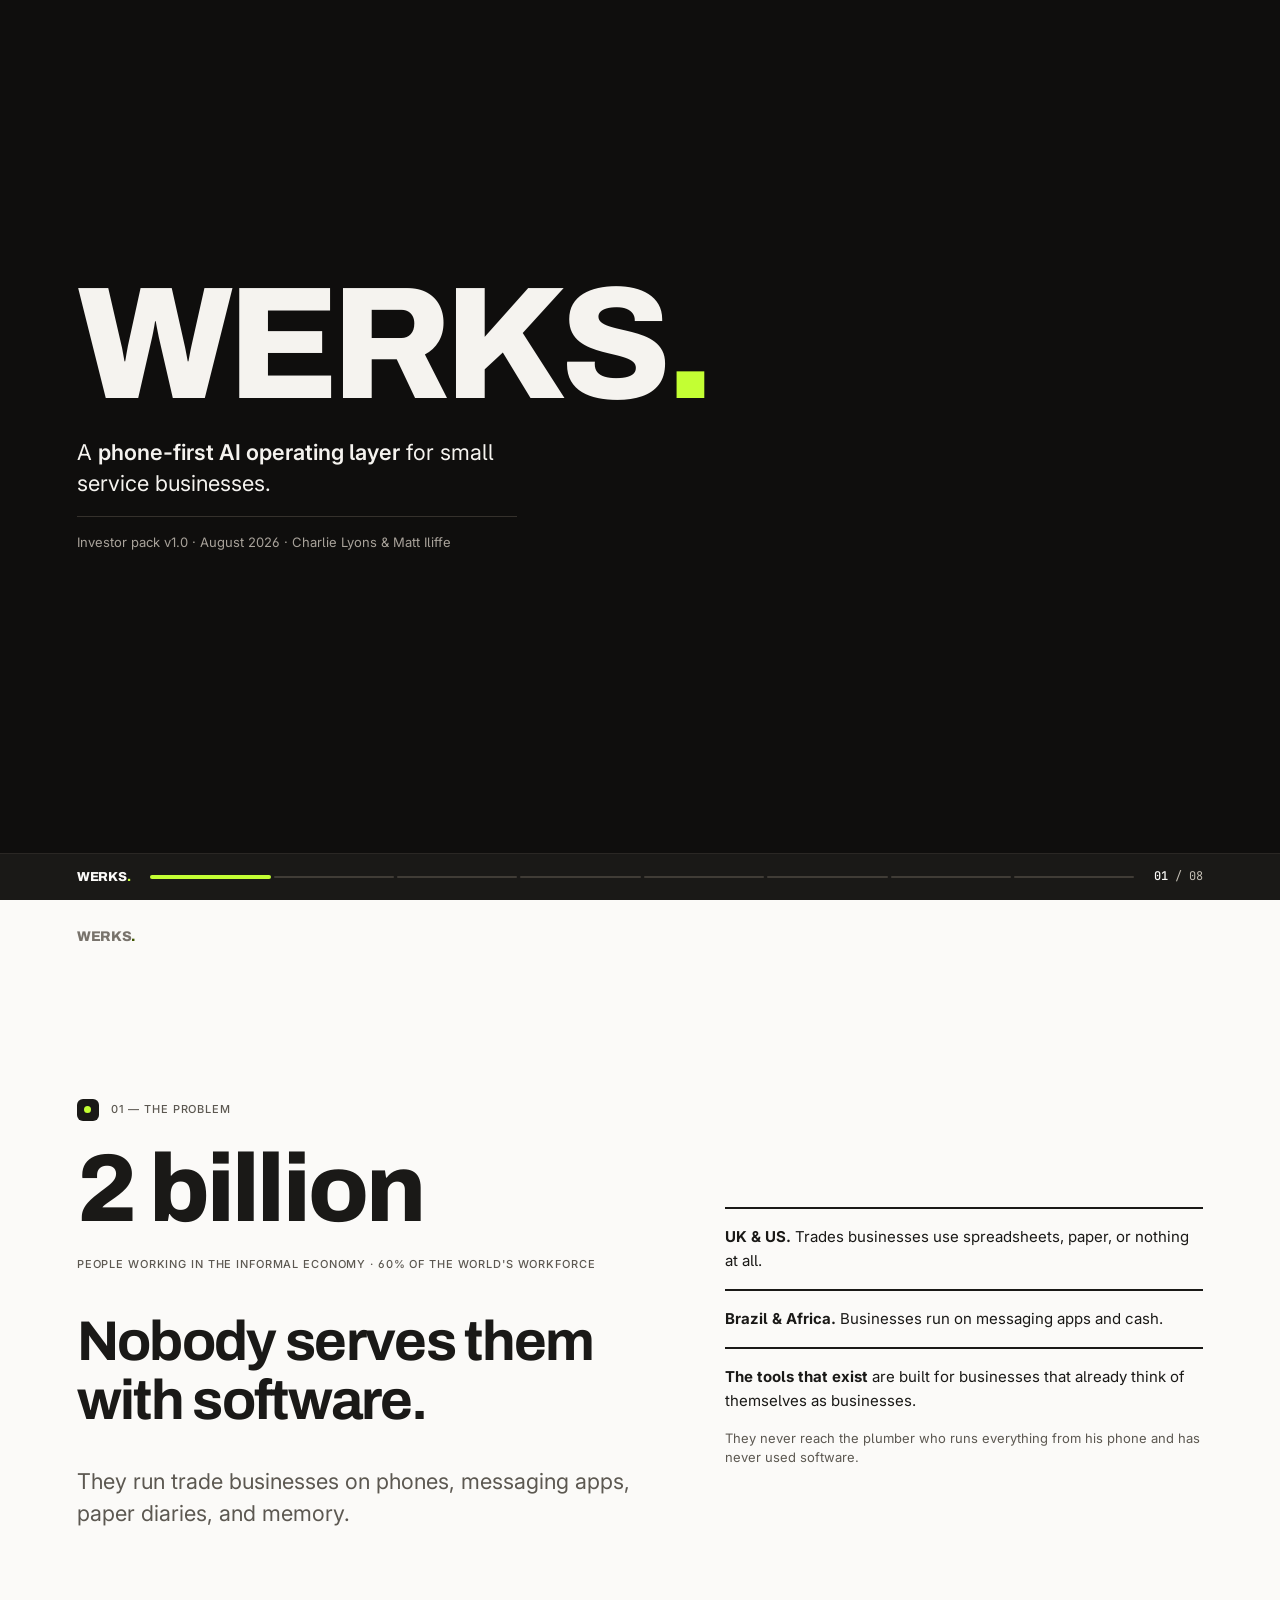
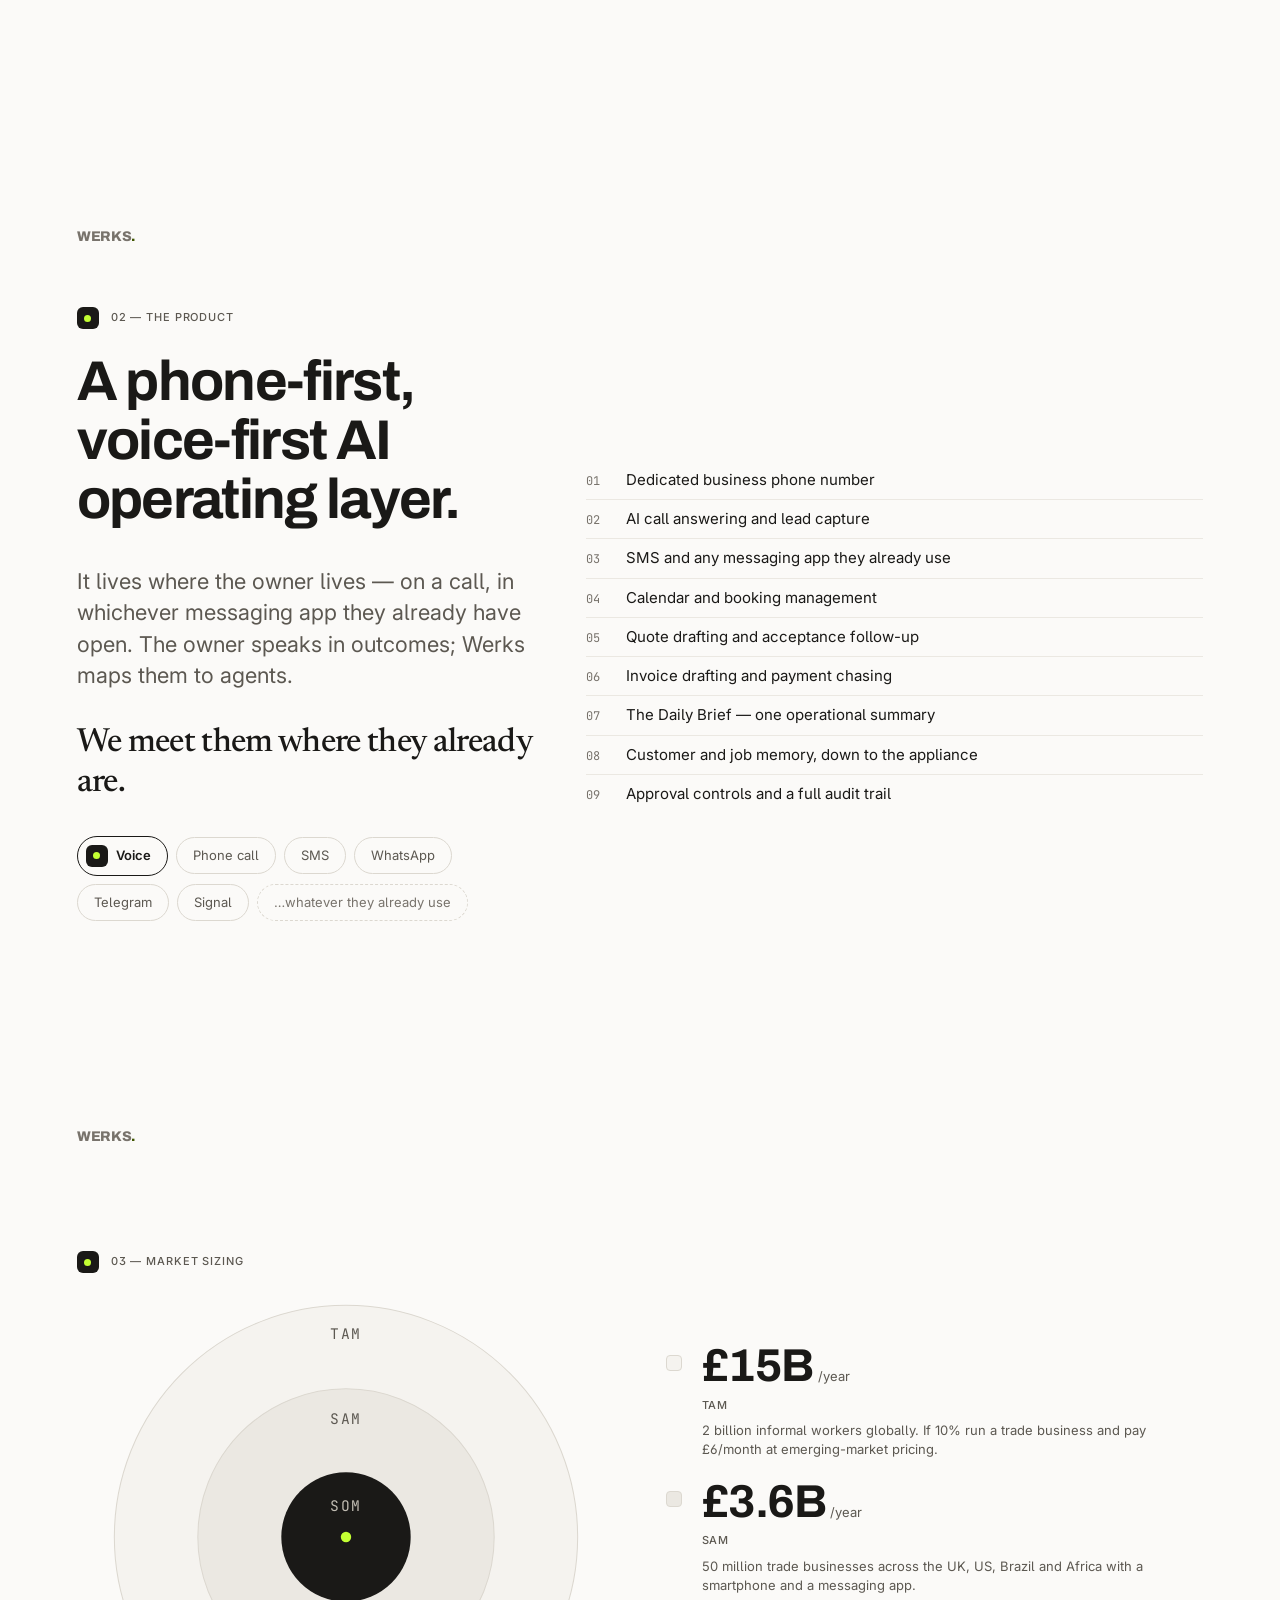
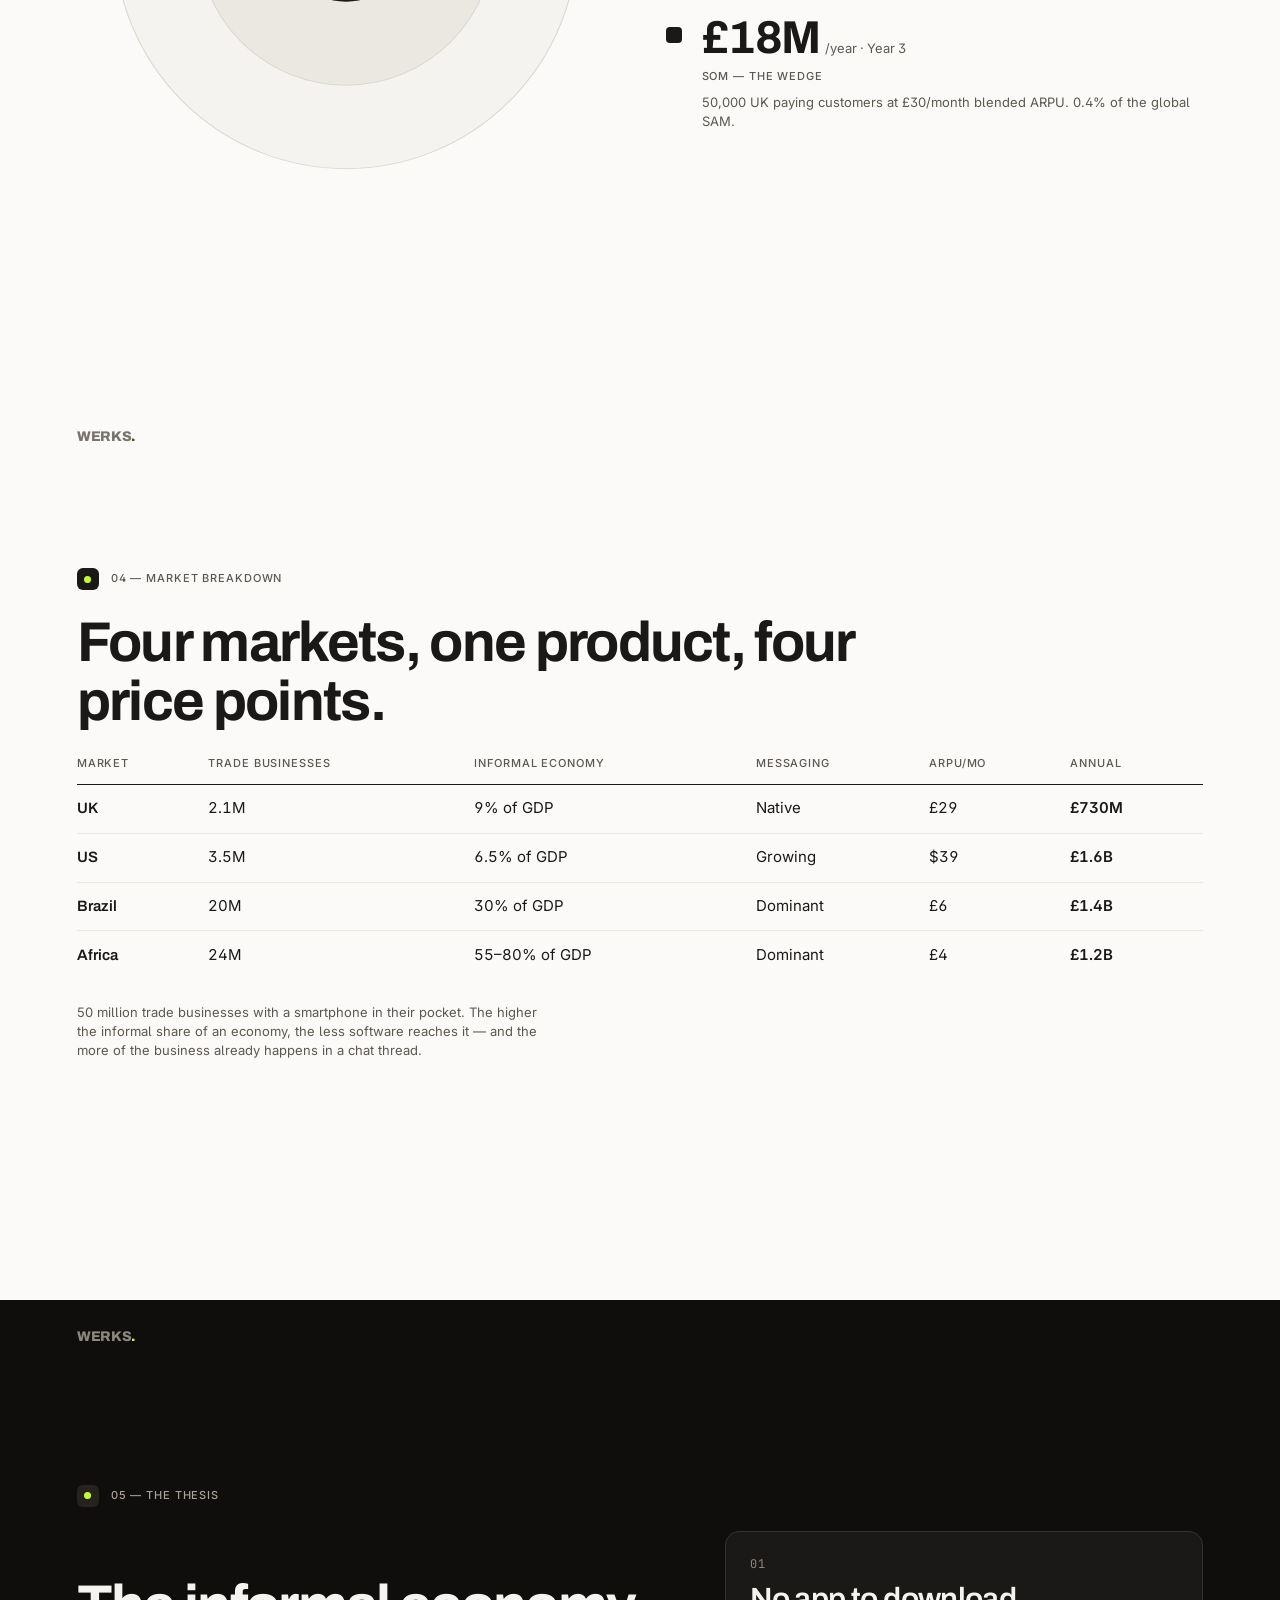
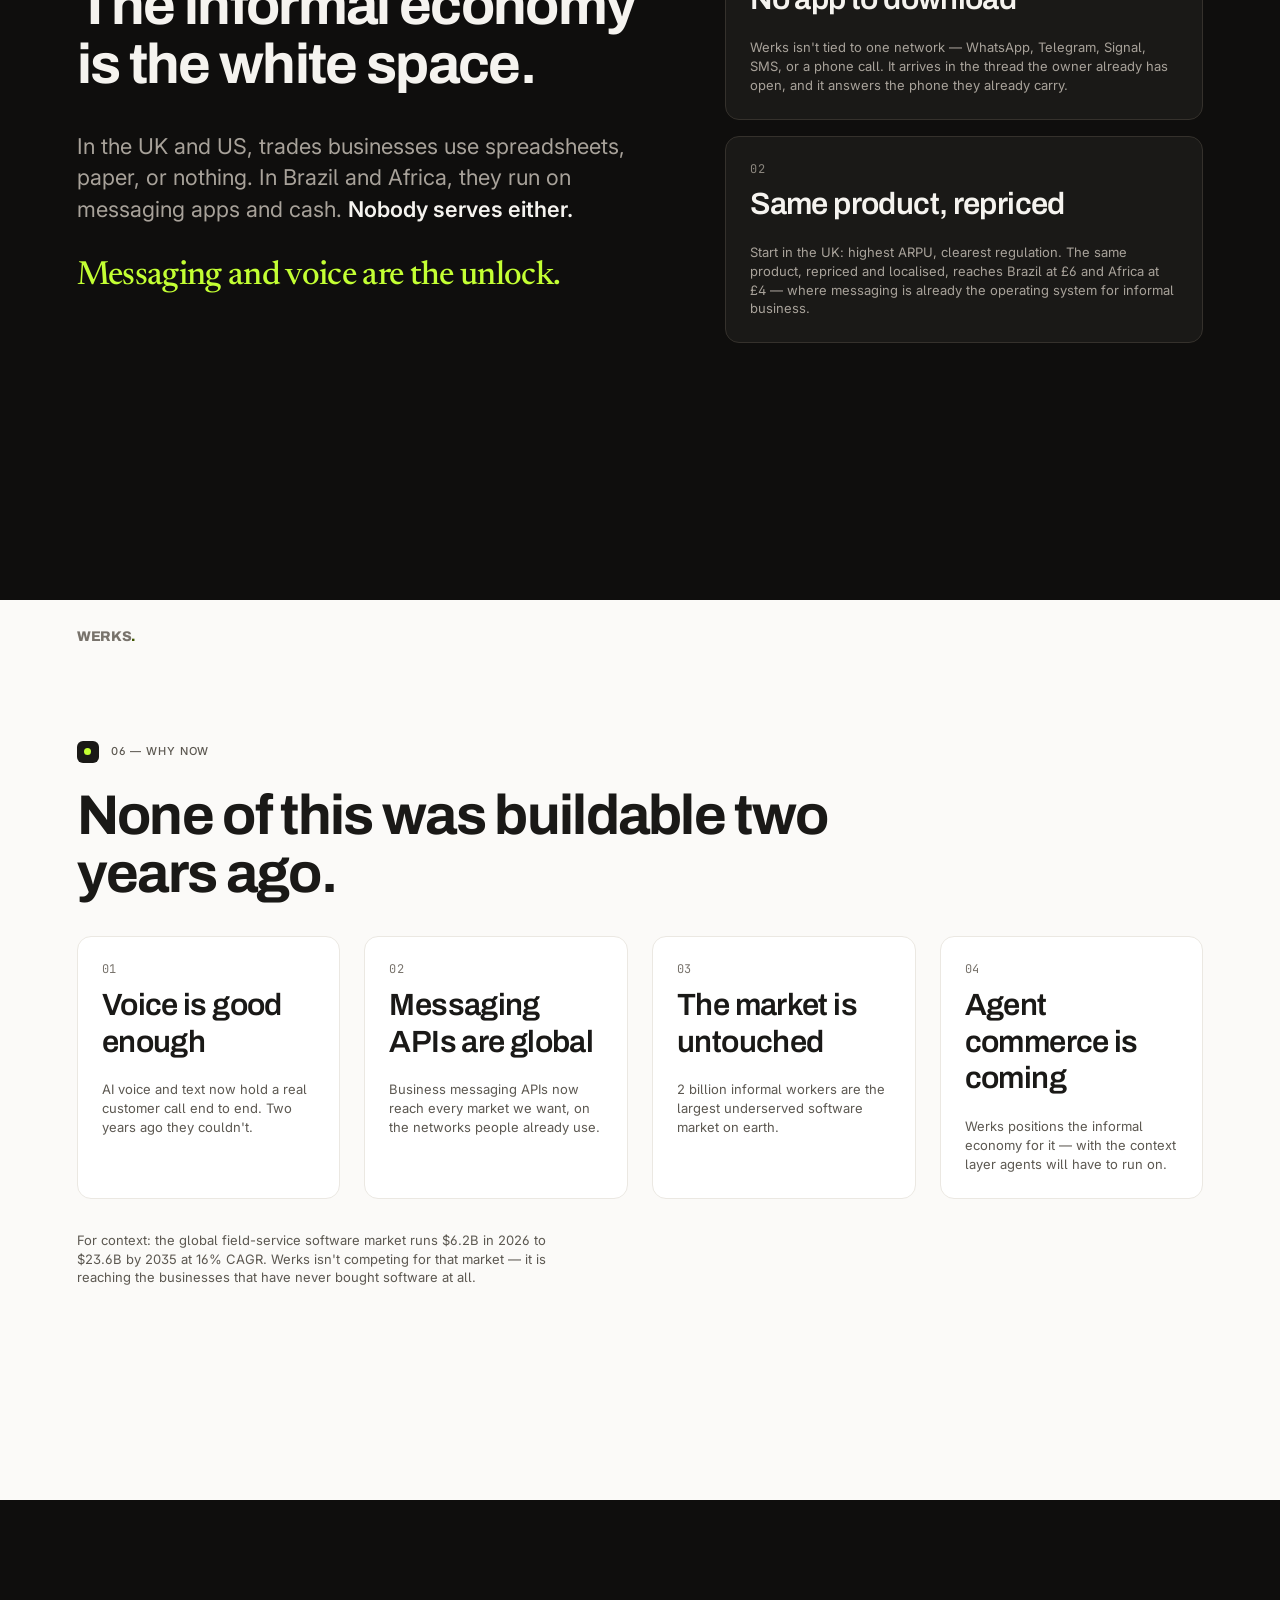
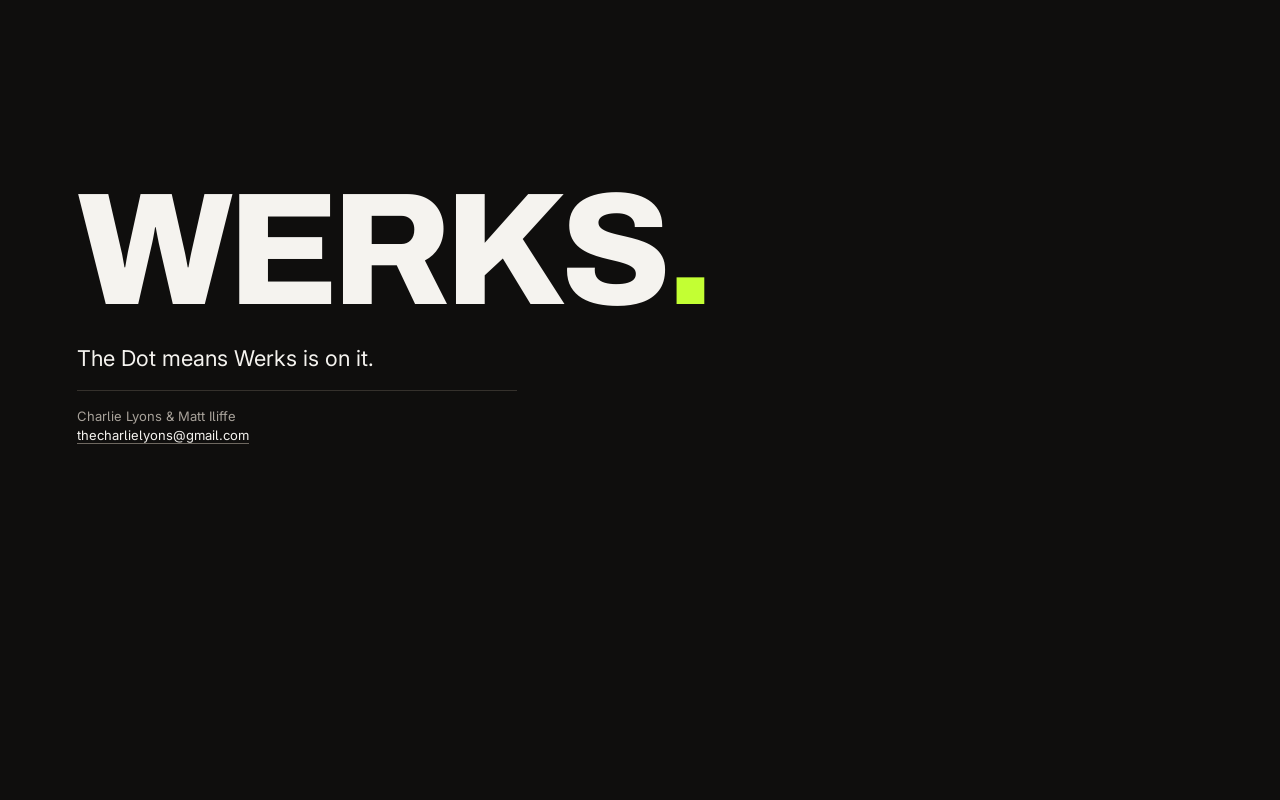
==== commit 14ce0533: "Updated investor deck — 8 slides" ====
--- a/preview/investor-deck.html
+++ b/preview/investor-deck.html
@@ -4,7 +4,7 @@
 <meta charset="utf-8">
 <meta name="viewport" content="width=device-width, initial-scale=1, viewport-fit=cover">
 <title>Werks — Investor Pack</title>
-<meta name="description" content="Werks investor pack. The phone-first AI operating layer for the two billion people who work for themselves.">
+<meta name="description" content="Werks investor pack. A phone-first AI operating layer for small service businesses, and the two billion informal workers nobody serves.">
 
 <!-- Preview only. Production self-hosts these as woff2 subsets. See foundations/02-typography.md -->
 <link rel="preconnect" href="https://fonts.googleapis.com">
@@ -52,7 +52,6 @@
 /* -------------------------------------------------- the slide ------------- */
 .slide {
   position: relative;
-  box-sizing: border-box;
   width: 100vw;
   min-height: 100svh;
   height: 100svh;
@@ -65,7 +64,6 @@
   padding: var(--d-pad-y) var(--d-pad-x) calc(var(--d-pad-y) + var(--d-rail));
   background: var(--w-bg-canvas);
   color: var(--w-text-primary);
-  border-top: 1px solid transparent;
 }
 .slide__inner { width: 100%; max-width: var(--d-measure); margin: 0 auto; }
 
@@ -86,10 +84,6 @@
   --w-border-control: var(--w-dk-border-hi);
   --w-border-strong:  var(--w-dk-text);
   --w-signal-text:    var(--w-volt-500);
-  --w-status-neutral-bg: var(--w-dk-raised);
-  --w-status-neutral-fg: var(--w-dk-text);
-  --w-action-primary-bg: var(--w-paper-50);
-  --w-action-primary-fg: var(--w-ink-900);
   --w-elevation-card: none;
   color-scheme: dark;
 }
@@ -146,14 +140,12 @@
 }
 .d-lede strong { color: var(--w-text-primary); font-weight: var(--w-weight-semibold); }
 .d-body { font-size: var(--d-body); line-height: var(--w-leading-relaxed); margin: 0; }
-.d-body--secondary { color: var(--w-text-secondary); }
 .d-small { font-size: var(--d-small); line-height: var(--w-leading-normal); color: var(--w-text-secondary); margin: 0; }
 .d-quote {
   font-family: var(--w-font-editorial); font-weight: 500;
   font-size: clamp(1.25rem, 2.6vw, 2.125rem); line-height: 1.2;
   letter-spacing: var(--w-tracking-tight); margin: 0; max-width: 26ch;
 }
-.d-mono { font-family: var(--w-font-mono); font-variant-numeric: tabular-nums; }
 .d-accent { color: var(--w-signal-text); }
 
 /* -------------------------------------------------- layout helpers -------- */
@@ -169,7 +161,6 @@
   .d-split--wide-l  { grid-template-columns: 1.25fr 1fr; }
   .d-split--wide-r  { grid-template-columns: 1fr 1.35fr; }
   .d-grid--2 { grid-template-columns: repeat(2, 1fr); }
-  .d-grid--3 { grid-template-columns: repeat(3, 1fr); }
   .d-grid--4 { grid-template-columns: repeat(4, 1fr); }
 }
 
@@ -180,7 +171,6 @@
   background: var(--w-bg-surface);
   display: flex; flex-direction: column; gap: var(--w-space-2);
 }
-.d-panel--flat { background: transparent; }
 .d-panel--rule {
   border: 0; border-top: 2px solid var(--w-border-strong);
   border-radius: 0; padding: var(--w-space-4) 0 0; background: transparent;
@@ -219,8 +209,6 @@
 }
 .d-list li:last-child { border-bottom: 0; }
 .d-list__n { font-family: var(--w-font-mono); font-size: var(--w-text-xs); color: var(--w-text-tertiary); }
-.d-list--dotted li { grid-template-columns: 0.75rem 1fr; align-items: start; }
-.d-list--dotted .d-list__n { padding-top: 0.55em; }
 
 /* -------------------------------------------------- table ----------------- */
 .d-table { width: 100%; border-collapse: collapse; font-size: var(--d-body); }
@@ -258,32 +246,19 @@
   .d-table td:first-child { font-size: var(--w-text-lg); padding-bottom: var(--w-space-2); }
 }
 
-/* -------------------------------------------------- lifecycle bar --------- */
-.d-line { display: grid; gap: 3px; grid-template-columns: repeat(3, 1fr); }
-@media (min-width: 46rem) { .d-line { grid-template-columns: repeat(9, 1fr); } }
-.d-step {
-  border-radius: var(--w-radius-xs);
-  padding: var(--w-space-3) var(--w-space-2);
-  min-height: 5.5rem;
-  display: flex; flex-direction: column; justify-content: space-between; gap: var(--w-space-2);
-  font-size: var(--w-text-xs); line-height: 1.25;
-}
-.d-step__n { font-family: var(--w-font-mono); font-size: var(--w-text-2xs); opacity: 0.7; }
-.d-step--taken { background: var(--w-bg-inverse); color: var(--w-text-inverse); }
-.slide--ink .d-step--taken { background: var(--w-dk-raised); color: var(--w-dk-text); }
-.d-step--open  { border: 1px dashed var(--w-border-control); color: var(--w-text-primary); }
-.d-step--ours  { background: var(--w-ink-900); color: var(--w-paper-50); position: relative; }
-.d-step--ours .d-dot-abs { position: absolute; top: var(--w-space-3); right: var(--w-space-3); }
-
-.d-bracket {
-  display: grid; gap: 3px; grid-template-columns: 1fr; margin-top: var(--w-space-3);
-}
-@media (min-width: 46rem) { .d-bracket { grid-template-columns: 3fr 5fr 1fr; } }
-.d-bracket span {
-  font-size: var(--w-text-2xs); letter-spacing: var(--w-tracking-widest);
-  text-transform: uppercase; color: var(--w-text-secondary);
-  border-top: 1px solid var(--w-border-default); padding-top: var(--w-space-2);
-}
+/* -------------------------------------------------- channel strip -------- */
+.d-channels { display: flex; flex-wrap: wrap; gap: var(--w-space-2); align-items: center; }
+.d-channel {
+  display: inline-flex; align-items: center; gap: var(--w-space-2);
+  border: 1px solid var(--w-border-default); border-radius: var(--w-radius-full);
+  padding: var(--w-space-2) var(--w-space-4);
+  font-size: var(--d-small); color: var(--w-text-secondary); white-space: nowrap;
+}
+.d-channel--lead {
+  border-color: var(--w-border-strong); color: var(--w-text-primary);
+  font-weight: var(--w-weight-semibold); padding-left: var(--w-space-2);
+}
+.d-channel--any { border-style: dashed; color: var(--w-text-tertiary); }
 
 /* -------------------------------------------------- circles --------------- */
 .d-circles { width: 100%; max-width: 30rem; height: auto; display: block; margin: 0 auto; }
@@ -301,74 +276,6 @@
 .d-legend__row { display: grid; grid-template-columns: 1.25rem 1fr; gap: var(--w-space-4); align-items: start; }
 .d-legend__key { width: 1rem; height: 1rem; border-radius: var(--w-radius-xs); margin-top: 0.75rem; }
 
-/* -------------------------------------------------- channel strip -------- */
-.d-channels { display: flex; flex-wrap: wrap; gap: var(--w-space-2); align-items: center; }
-.d-channel {
-  display: inline-flex; align-items: center; gap: var(--w-space-2);
-  border: 1px solid var(--w-border-default); border-radius: var(--w-radius-full);
-  padding: var(--w-space-2) var(--w-space-4);
-  font-size: var(--d-small); color: var(--w-text-secondary); white-space: nowrap;
-}
-.d-channel--lead {
-  border-color: var(--w-border-strong); color: var(--w-text-primary);
-  font-weight: var(--w-weight-semibold); padding-left: var(--w-space-2);
-}
-.d-channel--any { border-style: dashed; color: var(--w-text-tertiary); }
-
-/* -------------------------------------------------- architecture ---------- */
-.d-agents { display: flex; flex-wrap: wrap; gap: var(--w-space-2); justify-content: center; }
-.d-agent {
-  border: 1px dashed var(--w-border-control); border-radius: var(--w-radius-full);
-  padding: var(--w-space-2) var(--w-space-4); font-size: var(--d-small);
-  color: var(--w-text-secondary); white-space: nowrap;
-}
-.d-wires { display: block; width: 100%; height: 2.5rem; }
-.d-core {
-  background: var(--w-ink-900); color: var(--w-paper-50);
-  border-radius: var(--w-radius-lg); padding: clamp(var(--w-space-4), 2.2vw, var(--w-space-6));
-}
-.slide--ink .d-core { background: var(--w-dk-raised); color: var(--w-dk-text); }
-.d-core__head { display: flex; align-items: center; gap: var(--w-space-3); margin-bottom: var(--w-space-5); }
-.d-core__title {
-  font-family: var(--w-font-display); font-weight: var(--w-weight-bold);
-  letter-spacing: var(--w-tracking-tight); font-size: var(--w-text-lg);
-}
-.d-pillars { display: grid; gap: var(--w-space-3); grid-template-columns: repeat(2, 1fr); }
-@media (min-width: 46rem) { .d-pillars { grid-template-columns: repeat(4, 1fr); } }
-.d-pillar {
-  border: 1px solid rgba(245, 243, 239, 0.16); border-radius: var(--w-radius-md);
-  padding: var(--w-space-3) var(--w-space-4);
-}
-.d-pillar h4 {
-  font-family: var(--w-font-display); font-size: var(--w-text-base);
-  font-weight: var(--w-weight-semibold); margin: 0 0 4px;
-}
-.d-pillar p { font-size: var(--w-text-xs); line-height: 1.4; margin: 0; color: var(--w-paper-400); }
-
-/* -------------------------------------------------- pricing --------------- */
-.d-tier {
-  border: 1px solid var(--w-border-subtle); border-radius: var(--w-radius-lg);
-  padding: clamp(var(--w-space-4), 2vw, var(--w-space-6));
-  display: flex; flex-direction: column; gap: var(--w-space-3);
-}
-.d-tier--lead { background: var(--w-ink-900); color: var(--w-paper-50); border-color: var(--w-ink-900); }
-.d-tier--lead .d-stat__label, .d-tier--lead .d-small { color: var(--w-paper-400); }
-.slide--ink .d-tier--lead { background: var(--w-dk-raised); color: var(--w-dk-text); border-color: var(--w-dk-border); }
-
-/* -------------------------------------------------- steps / GTM ----------- */
-.d-phase {
-  display: grid; grid-template-columns: auto 1fr; gap: var(--w-space-4);
-  padding: clamp(0.6rem, 1.6vh, 1.1rem) 0; border-top: 1px solid var(--w-border-subtle);
-}
-.d-phase:first-child { border-top: 0; }
-.d-phase__no {
-  font-family: var(--w-font-display); font-weight: var(--w-weight-black);
-  font-size: clamp(1.5rem, 3vw, 2.5rem); line-height: 1;
-  letter-spacing: var(--w-tracking-tighter); color: var(--w-text-tertiary);
-  font-variant-numeric: tabular-nums; min-width: 2.5ch;
-}
-.d-phase--now .d-phase__no { color: var(--w-text-primary); }
-
 /* -------------------------------------------------- title + closing ------- */
 .d-title-wordmark {
   font-family: var(--w-font-display); font-weight: var(--w-weight-black);
@@ -446,7 +353,7 @@
     <h1 class="d-title-wordmark">Werks<span class="stop">.</span></h1>
     <div class="d-stack" style="max-width:44ch">
       <p class="d-lede" style="color:var(--w-dk-text)">
-        The phone-first AI operating layer for the <strong>two billion people</strong> who work for themselves.
+        A <strong>phone-first AI operating layer</strong> for small service businesses.
       </p>
       <hr class="d-rule">
       <p class="d-small">
@@ -456,7 +363,7 @@
   </div>
 </section>
 
-<!-- ═══════════════════════════════════════════════════ 02 · PROBLEM -->
+<!-- ═══════════════════════════════════════════════════ 02 · THE PROBLEM -->
 <section class="slide" id="s2" aria-label="The problem">
   <span class="d-head">Werks<span class="w-wordmark__stop">.</span></span>
   <div class="slide__inner">
@@ -476,7 +383,7 @@
           <p class="d-body"><strong>Brazil &amp; Africa.</strong> Businesses run on messaging apps and cash.</p>
         </div>
         <div class="d-panel d-panel--rule">
-          <p class="d-body"><strong>The tools that exist</strong> — Jobber, Housecall Pro, Commusoft — are built for businesses that already think of themselves as businesses.</p>
+          <p class="d-body"><strong>The tools that exist</strong> are built for businesses that already think of themselves as businesses.</p>
           <p class="d-small" style="margin-top:var(--w-space-2)">They never reach the plumber who runs everything from his phone and has never used software.</p>
         </div>
       </div>
@@ -484,17 +391,17 @@
   </div>
 </section>
 
-<!-- ═══════════════════════════════════════════════════ 03 · PRODUCT -->
+<!-- ═══════════════════════════════════════════════════ 03 · THE PRODUCT -->
 <section class="slide" id="s3" aria-label="The product">
   <span class="d-head">Werks<span class="w-wordmark__stop">.</span></span>
   <div class="slide__inner">
     <div class="d-eyebrow"><span class="d-mark"><span class="w-dot"></span></span><span class="d-eyebrow__text">02 — The product</span></div>
     <div class="d-split d-split--wide-r">
       <div class="d-stack">
-        <h2 class="d-h1">A phone-first AI operating layer for small service businesses.</h2>
+        <h2 class="d-h1">A phone-first, voice-first AI operating layer.</h2>
         <p class="d-lede">It lives where the owner lives — on a call, in whichever messaging app they already have open. The owner speaks in outcomes; Werks maps them to agents.</p>
-        <p class="d-quote" style="margin-top:var(--w-space-4)">Voice-first, messaging-agnostic, useful inside the first hour.</p>
-        <div class="d-channels" style="margin-top:var(--w-space-5)">
+        <p class="d-quote" style="margin-top:var(--w-space-4)">We meet them where they already are.</p>
+        <div class="d-channels" style="margin-top:var(--w-space-4)">
           <span class="d-channel d-channel--lead"><span class="d-mark"><span class="w-dot"></span></span>Voice</span>
           <span class="d-channel">Phone call</span>
           <span class="d-channel">SMS</span>
@@ -519,48 +426,11 @@
   </div>
 </section>
 
-<!-- ═══════════════════════════════════════════════════ 04 · MOAT -->
-<section class="slide slide--ink" id="s4" aria-label="The moat">
+<!-- ═══════════════════════════════════════════════════ 04 · MARKET SIZING -->
+<section class="slide" id="s4" aria-label="Market sizing">
   <span class="d-head">Werks<span class="w-wordmark__stop">.</span></span>
   <div class="slide__inner">
-    <div class="d-eyebrow"><span class="d-mark"><span class="w-dot"></span></span><span class="d-eyebrow__text">03 — The moat</span></div>
-    <div class="d-split">
-      <div class="d-stack">
-        <h2 class="d-h1">The moat is not the AI. It's the context layer.</h2>
-        <p class="d-lede">Agents commoditise over time. The context layer doesn't.</p>
-        <p class="d-quote d-accent" style="margin-top:var(--w-space-4)">When someone builds the best estimation agent on the planet, it still runs on our customer graph and pays through our wallet.</p>
-      </div>
-      <div class="d-grid d-grid--2">
-        <div class="d-panel">
-          <span class="d-panel__n">01</span>
-          <h3 class="d-h2">Memory</h3>
-          <p class="d-small">What Werks knows about the business, its customers, and every appliance it has touched.</p>
-        </div>
-        <div class="d-panel">
-          <span class="d-panel__n">02</span>
-          <h3 class="d-h2">Customers</h3>
-          <p class="d-small">The relationship graph. Who they are, what they own, when they last called.</p>
-        </div>
-        <div class="d-panel">
-          <span class="d-panel__n">03</span>
-          <h3 class="d-h2">Scheduling</h3>
-          <p class="d-small">The calendar and the recurring cadence engine that drives repeat revenue.</p>
-        </div>
-        <div class="d-panel">
-          <span class="d-panel__n">04</span>
-          <h3 class="d-h2">Wallet</h3>
-          <p class="d-small">Payments in, and payments out to third parties on the owner's behalf.</p>
-        </div>
-      </div>
-    </div>
-  </div>
-</section>
-
-<!-- ═══════════════════════════════════════════════════ 05 · MARKET SIZING -->
-<section class="slide" id="s5" aria-label="Market sizing">
-  <span class="d-head">Werks<span class="w-wordmark__stop">.</span></span>
-  <div class="slide__inner">
-    <div class="d-eyebrow"><span class="d-mark"><span class="w-dot"></span></span><span class="d-eyebrow__text">04 — Market sizing</span></div>
+    <div class="d-eyebrow"><span class="d-mark"><span class="w-dot"></span></span><span class="d-eyebrow__text">03 — Market sizing</span></div>
     <div class="d-split">
       <svg class="d-circles" viewBox="0 0 460 460" role="img" aria-label="Concentric circles: TAM fifteen billion pounds, SAM three point six billion pounds, SOM eighteen million pounds">
         <circle class="c-tam" cx="230" cy="230" r="222"/>
@@ -601,12 +471,12 @@
   </div>
 </section>
 
-<!-- ═══════════════════════════════════════════════════ 06 · MARKET BREAKDOWN -->
-<section class="slide" id="s6" aria-label="Market breakdown">
+<!-- ═══════════════════════════════════════════════════ 05 · MARKET BREAKDOWN -->
+<section class="slide" id="s5" aria-label="Market breakdown">
   <span class="d-head">Werks<span class="w-wordmark__stop">.</span></span>
   <div class="slide__inner">
-    <div class="d-eyebrow"><span class="d-mark"><span class="w-dot"></span></span><span class="d-eyebrow__text">05 — Market breakdown</span></div>
-    <h2 class="d-h1 d-h1--wide">The informal economy is the white space.</h2>
+    <div class="d-eyebrow"><span class="d-mark"><span class="w-dot"></span></span><span class="d-eyebrow__text">04 — Market breakdown</span></div>
+    <h2 class="d-h1 d-h1--wide">Four markets, one product, four price points.</h2>
     <table class="d-table" style="margin-top:var(--w-space-6)">
       <thead>
         <tr>
@@ -648,327 +518,75 @@
         </tr>
       </tbody>
     </table>
-    <p class="d-lede" style="margin-top:var(--w-space-6);max-width:56ch">
-      <strong>Messaging and voice are the unlock.</strong> In emerging markets, messaging apps already are the internet for small business. Werks doesn't ask anyone to download an app, and it isn't tied to one network — WhatsApp, Telegram, Signal, SMS, or a phone call. Whatever they already use.
+    <p class="d-small" style="margin-top:var(--w-space-6);max-width:60ch">
+      50 million trade businesses with a smartphone in their pocket. The higher the informal share of an economy, the less software reaches it — and the more of the business already happens in a chat thread.
     </p>
   </div>
 </section>
 
-<!-- ═══════════════════════════════════════════════════ 07 · THE WEDGE -->
-<section class="slide slide--ink" id="s7" aria-label="The wedge">
+<!-- ═══════════════════════════════════════════════════ 06 · THE THESIS -->
+<section class="slide slide--ink" id="s6" aria-label="The thesis">
   <span class="d-head">Werks<span class="w-wordmark__stop">.</span></span>
   <div class="slide__inner">
-    <div class="d-eyebrow"><span class="d-mark"><span class="w-dot"></span></span><span class="d-eyebrow__text">06 — The wedge</span></div>
+    <div class="d-eyebrow"><span class="d-mark"><span class="w-dot"></span></span><span class="d-eyebrow__text">05 — The thesis</span></div>
     <div class="d-split d-split--wide-l">
       <div class="d-stack">
-        <h2 class="d-h1">UK gas engineers first.</h2>
-        <p class="d-lede">Boiler service is non-negotiable, compliance-driven and recurring. Gas Safe is a natural trust anchor. Highest ARPU market on earth.</p>
-        <div class="d-grid d-grid--2" style="margin-top:var(--w-space-4)">
-          <div>
-            <p class="d-stat d-stat--sm">80,000</p>
-            <p class="d-stat__label">Registered businesses</p>
-          </div>
-          <div>
-            <p class="d-stat d-stat--sm">150,000+</p>
-            <p class="d-stat__label">Engineers</p>
-          </div>
-        </div>
-      </div>
-      <div class="d-stack">
-        <p class="d-small" style="letter-spacing:var(--w-tracking-widest);text-transform:uppercase">The addressable list</p>
-        <table class="d-table">
-          <thead><tr><th>Source</th><th>Size</th><th>Cold email</th></tr></thead>
-          <tbody>
-            <tr><td class="d-table__market">Gas Safe Register</td><td class="num" data-label="Size">80,000</td><td data-label="Cold email">No — terms prohibit</td></tr>
-            <tr><td class="d-table__market">Companies House 43220</td><td class="num" data-label="Size">~22,000</td><td data-label="Cold email">Yes — corporates</td></tr>
-            <tr><td class="d-table__market">Manufacturer schemes</td><td class="num" data-label="Size">5–10,000</td><td data-label="Cold email">Limited</td></tr>
-            <tr><td class="d-table__market">Trade bodies</td><td class="num" data-label="Size">~8,000</td><td data-label="Cold email">Partnership only</td></tr>
-          </tbody>
-        </table>
-        <p class="d-small">The market is countable and self-identifying. Addressable means findable through the register, not emailable as a bulk list — so warm channels carry the rest.</p>
-      </div>
-    </div>
-  </div>
-</section>
-
-<!-- ═══════════════════════════════════════════════════ 08 · COMPETITIVE -->
-<section class="slide" id="s8" aria-label="Competitive landscape">
-  <span class="d-head">Werks<span class="w-wordmark__stop">.</span></span>
-  <div class="slide__inner">
-    <div class="d-eyebrow"><span class="d-mark"><span class="w-dot"></span></span><span class="d-eyebrow__text">07 — Competitive landscape</span></div>
-    <h2 class="d-h1 d-h1--wide">Nobody runs the whole line unattended.</h2>
-    <p class="d-lede" style="margin-bottom:var(--w-space-8)">Twelve AI answering services reviewed across the UK and US. Every one of them stops at lead capture or booking.</p>
-
-    <div class="d-line" role="list">
-      <div class="d-step d-step--taken" role="listitem"><span class="d-step__n">01</span><span>Answer the call</span></div>
-      <div class="d-step d-step--taken" role="listitem"><span class="d-step__n">02</span><span>Capture the lead</span></div>
-      <div class="d-step d-step--taken" role="listitem"><span class="d-step__n">03</span><span>Book the job</span></div>
-      <div class="d-step d-step--open"  role="listitem"><span class="d-step__n">04</span><span>Draft the quote</span></div>
-      <div class="d-step d-step--open"  role="listitem"><span class="d-step__n">05</span><span>Chase acceptance</span></div>
-      <div class="d-step d-step--open"  role="listitem"><span class="d-step__n">06</span><span>Raise the invoice</span></div>
-      <div class="d-step d-step--open"  role="listitem"><span class="d-step__n">07</span><span>Chase payment</span></div>
-      <div class="d-step d-step--open"  role="listitem"><span class="d-step__n">08</span><span>Brief the owner</span></div>
-      <div class="d-step d-step--ours"  role="listitem"><span class="d-dot-abs w-dot"></span><span class="d-step__n">09</span><span>Appliance memory</span></div>
-    </div>
-    <div class="d-bracket">
-      <span>Incumbents shipped</span>
-      <span>Unoccupied — the lifecycle gap</span>
-      <span>Werks only</span>
-    </div>
-
-    <p class="d-lede" style="margin-top:var(--w-space-8);max-width:60ch">
-      <strong>No competitor has appliance-level memory.</strong> Jobber and Housecall Pro hold customer and job history. Neither records <span class="d-mono" style="font-size:0.9em">Worcester Bosch Greenstar 30SI, serial X, installed Y, last serviced Z, next due W</span>.
-    </p>
-  </div>
-</section>
-
-<!-- ═══════════════════════════════════════════════════ 09 · WINDOW -->
-<section class="slide" id="s9" aria-label="The incumbent window">
-  <span class="d-head">Werks<span class="w-wordmark__stop">.</span></span>
-  <div class="slide__inner">
-    <div class="d-eyebrow"><span class="d-mark"><span class="w-dot"></span></span><span class="d-eyebrow__text">08 — The incumbent window</span></div>
-    <div class="d-split">
-      <div class="d-stack">
-        <h2 class="d-h1">Steps 1–3 are closed. Steps 4–8 are open for 12–18 months.</h2>
-        <p class="d-lede">Jobber and Housecall Pro shipped AI call answering in 2025. Neither has taken AI into quoting, invoicing or payment chasing.</p>
-        <div class="d-panel d-panel--rule" style="margin-top:var(--w-space-4)">
-          <p class="d-body"><strong>Our advantage:</strong> the customer who isn't on Jobber or HCP yet — and the appliance memory neither of them has.</p>
-        </div>
-        <p class="d-small">UK price anchor: £45/mo headline, £65–100/mo real. Werks prices above the answering-service anchor.</p>
-      </div>
-      <table class="d-table">
-        <thead><tr><th>Incumbent</th><th>AI status</th><th>What it does</th></tr></thead>
-        <tbody>
-          <tr><td class="d-table__market">Jobber</td><td data-label="Status">Shipped · Aug 2025</td><td data-label="What">24/7 AI phone answering, lead capture, booking</td></tr>
-          <tr><td class="d-table__market">Housecall Pro</td><td data-label="Status">Shipped</td><td data-label="What">24/7 AI call answering, chat, booking</td></tr>
-          <tr><td class="d-table__market">Commusoft</td><td data-label="Status">Shipped</td><td data-label="What">AI email and scheduling outreach. No voice</td></tr>
-          <tr><td class="d-table__market">Simpro</td><td data-label="Status">Shipping · Jul 2026</td><td data-label="What">100+ AI features across three brands</td></tr>
-          <tr><td class="d-table__market">Tradify</td><td data-label="Status">Shipped</td><td data-label="What">AI-assisted writing, not call answering</td></tr>
-        </tbody>
-      </table>
-    </div>
-  </div>
-</section>
-
-<!-- ═══════════════════════════════════════════════════ 10 · DISTRIBUTION -->
-<section class="slide" id="s10" aria-label="Distribution">
-  <span class="d-head">Werks<span class="w-wordmark__stop">.</span></span>
-  <div class="slide__inner">
-    <div class="d-eyebrow"><span class="d-mark"><span class="w-dot"></span></span><span class="d-eyebrow__text">09 — Distribution</span></div>
-    <h2 class="d-h1 d-h1--wide">Three routes, sequenced. Gas engineers follow other gas engineers.</h2>
-    <div class="d-grid d-grid--3" style="margin-top:var(--w-space-8)">
-      <div class="d-panel">
-        <span class="d-panel__n">Route 01 · start now</span>
-        <h3 class="d-h2">Trade creators</h3>
-        <p class="d-small">Three test posts with tier-two creators at £200–500 each. Measure CPA, then scale to 10–15 creators.</p>
-        <hr class="d-rule" style="margin:var(--w-space-3) 0">
-        <p class="d-small"><b class="d-mono">£50–200</b> CPA · <b class="d-mono">2–4 weeks</b> lead time</p>
-      </div>
-      <div class="d-panel">
-        <span class="d-panel__n">Route 02 · in parallel</span>
-        <h3 class="d-h2">Trade merchants</h3>
-        <p class="d-small">City Plumbing, Wolseley, Plumbase, PTS. They know every gas engineer by name and by spend.</p>
-        <hr class="d-rule" style="margin:var(--w-space-3) 0">
-        <p class="d-small"><b class="d-mono">£50–200</b> CPA · <b class="d-mono">3–6 months</b> to a national deal</p>
-      </div>
-      <div class="d-panel">
-        <span class="d-panel__n">Route 03 · research</span>
-        <h3 class="d-h2">Manufacturers</h3>
-        <p class="d-small">Worcester Bosch, Vaillant and Baxi installer directories are the exact ICP — 5,000–10,000 accredited.</p>
-        <hr class="d-rule" style="margin:var(--w-space-3) 0">
-        <p class="d-small"><b class="d-mono">£50–300</b> CPA · <b class="d-mono">6+ months</b> partnership</p>
-      </div>
-    </div>
-    <p class="d-lede" style="margin-top:var(--w-space-8);max-width:56ch">Peer credibility is worth more than any ad. Route 1 is the cheapest, fastest test we can run this month.</p>
-  </div>
-</section>
-
-<!-- ═══════════════════════════════════════════════════ 11 · PRINCIPLES -->
-<section class="slide" id="s11" aria-label="Product principles">
-  <span class="d-head">Werks<span class="w-wordmark__stop">.</span></span>
-  <div class="slide__inner">
-    <div class="d-eyebrow"><span class="d-mark"><span class="w-dot"></span></span><span class="d-eyebrow__text">10 — Product principles</span></div>
-    <div class="d-split d-split--wide-r">
-      <div class="d-stack">
-        <h2 class="d-h1">Calm, and accountable for every word that goes out.</h2>
-        <p class="d-lede">A gas engineer, one hand, gloves on, in a driveway in June, on a four-year-old Android, with fifteen seconds and no signal.</p>
-      </div>
-      <ul class="d-list d-list--dotted">
-        <li><span class="d-list__n">—</span><span>Phone-first. Voice is a first-class channel, not a demo.</span></li>
-        <li><span class="d-list__n">—</span><span>Messaging-agnostic. WhatsApp, Telegram, Signal, SMS — we meet them there.</span></li>
-        <li><span class="d-list__n">—</span><span>Low setup effort. Useful within the first hour.</span></li>
-        <li><span class="d-list__n">—</span><span>Calm and simple. Proactive, never noisy.</span></li>
-        <li><span class="d-list__n">—</span><span>Transparent about what actually happened.</span></li>
-        <li><span class="d-list__n">—</span><span>Safe by default. Human approval where risk is material.</span></li>
-        <li><span class="d-list__n">—</span><span>Every action auditable.</span></li>
-        <li><span class="d-list__n">—</span><span>Revenue and time saved matter more than feature usage.</span></li>
-      </ul>
-    </div>
-  </div>
-</section>
-
-<!-- ═══════════════════════════════════════════════════ 12 · ARCHITECTURE -->
-<section class="slide slide--ink" id="s12" aria-label="Architecture">
-  <span class="d-head">Werks<span class="w-wordmark__stop">.</span></span>
-  <div class="slide__inner">
-    <div class="d-eyebrow"><span class="d-mark"><span class="w-dot"></span></span><span class="d-eyebrow__text">11 — Architecture</span></div>
-    <h2 class="d-h1 d-h1--wide" style="margin-bottom:var(--w-space-8)">Werks is the orchestrator. Agents plug in.</h2>
-
-    <div class="d-agents">
-      <span class="d-agent">Estimation agent</span>
-      <span class="d-agent">Invoicing agent</span>
-      <span class="d-agent">Rebooking agent</span>
-      <span class="d-agent">Compliance agent</span>
-      <span class="d-agent">Third-party agents</span>
-    </div>
-
-    <svg class="d-wires" viewBox="0 0 1000 40" preserveAspectRatio="none" aria-hidden="true">
-      <path d="M100 0 V18 H900 V0 M500 18 V40" fill="none" stroke="var(--w-dk-border-hi)" stroke-width="1"/>
-      <path d="M300 0 V18 M700 0 V18" fill="none" stroke="var(--w-dk-border-hi)" stroke-width="1"/>
-    </svg>
-
-    <div class="d-core">
-      <div class="d-core__head">
-        <span class="w-dot w-dot--lg"></span>
-        <span class="d-core__title">The context layer</span>
-      </div>
-      <div class="d-pillars">
-        <div class="d-pillar"><h4>Memory</h4><p>What it knows about the business and its history</p></div>
-        <div class="d-pillar"><h4>Customer database</h4><p>The relationship graph</p></div>
-        <div class="d-pillar"><h4>Scheduling</h4><p>Calendar and recurring cadence engine</p></div>
-        <div class="d-pillar"><h4>Wallet</h4><p>Payments in, and out to third parties</p></div>
-      </div>
-    </div>
-
-    <p class="d-lede" style="margin-top:var(--w-space-6);max-width:58ch">
-      Agents — first-party and third-party — are interchangeable consumers of this layer. <strong>Nothing bypasses the orchestrator.</strong>
-    </p>
-  </div>
-</section>
-
-<!-- ═══════════════════════════════════════════════════ 13 · PRICING -->
-<section class="slide" id="s13" aria-label="Pricing">
-  <span class="d-head">Werks<span class="w-wordmark__stop">.</span></span>
-  <div class="slide__inner">
-    <div class="d-eyebrow"><span class="d-mark"><span class="w-dot"></span></span><span class="d-eyebrow__text">12 — Pricing</span></div>
-    <h2 class="d-h1 d-h1--wide">Priced against the employee, not the seat.</h2>
-    <div class="d-grid d-grid--3" style="margin-top:var(--w-space-8)">
-      <div class="d-tier">
-        <span class="d-panel__n">Entry</span>
-        <p class="d-stat d-stat--sm">Free</p>
-        <p class="d-small">A limited set of out-of-the-box agents. Enough to see it work on a real job.</p>
-      </div>
-      <div class="d-tier d-tier--lead">
-        <span class="d-panel__n" style="color:var(--w-paper-400)">Core</span>
-        <p class="d-stat d-stat--sm">~$20<span class="d-small">/mo</span></p>
-        <p class="d-small">The everyday agents: invoicing, inbox, booking, the Daily Brief.</p>
-      </div>
-      <div class="d-tier">
-        <span class="d-panel__n">Full</span>
-        <p class="d-stat d-stat--sm">£150<span class="d-small">/mo</span></p>
-        <p class="d-small">Full agent access, wallet, and the whole lifecycle running unattended.</p>
-      </div>
-    </div>
-    <div class="d-split" style="margin-top:var(--w-space-8);align-items:start">
-      <p class="d-lede"><strong>Hire and fire an agent.</strong> The framing prices Werks against the human it replaces — an EA at £15k a year — not against cheap SaaS seats.</p>
-      <p class="d-small">Anchors: Down To Earth AI £45/mo headline (£65–100 real), Trillet and Marlie $49/mo, Callout AI £149/mo. The real floor is higher than the headline suggests, which gives Werks more room than assumed.</p>
-    </div>
-  </div>
-</section>
-
-<!-- ═══════════════════════════════════════════════════ 14 · GTM -->
-<section class="slide" id="s14" aria-label="Go to market">
-  <span class="d-head">Werks<span class="w-wordmark__stop">.</span></span>
-  <div class="slide__inner">
-    <div class="d-eyebrow"><span class="d-mark"><span class="w-dot"></span></span><span class="d-eyebrow__text">13 — Go-to-market</span></div>
-    <div class="d-split d-split--wide-r">
-      <div class="d-stack">
-        <h2 class="d-h1">One vertical, one country, until we've earned the right to widen.</h2>
-        <p class="d-lede">The architecture is vertical-agnostic — gardeners, pool cleaners, beauticians, tattooists all fit the same model. GTM is not.</p>
-        <p class="d-small">Don't let "it works for everyone" erode who we actually sell to first.</p>
-      </div>
-      <div>
-        <div class="d-phase d-phase--now">
-          <span class="d-phase__no">01</span>
-          <div>
-            <h3 class="d-h2">UK gas engineers</h3>
-            <p class="d-small">80,000 businesses. Compliance-driven, recurring, highest ARPU on earth. Gas Safe as the trust anchor.</p>
-          </div>
-        </div>
-        <div class="d-phase">
-          <span class="d-phase__no">02</span>
-          <div>
-            <h3 class="d-h2">UK trades, then the US</h3>
-            <p class="d-small">2.1M UK businesses, then 3.5M US trades. Localised, voice-first, same product.</p>
-          </div>
-        </div>
-        <div class="d-phase">
-          <span class="d-phase__no">03</span>
-          <div>
-            <h3 class="d-h2">Brazil and Africa</h3>
-            <p class="d-small">44M informal trades. Repriced at $4–8/mo. Voice and messaging only — in these markets the messaging app is already the operating system.</p>
-          </div>
-        </div>
-      </div>
-    </div>
-  </div>
-</section>
-
-<!-- ═══════════════════════════════════════════════════ 15 · TEAM -->
-<section class="slide" id="s15" aria-label="The team">
-  <span class="d-head">Werks<span class="w-wordmark__stop">.</span></span>
-  <div class="slide__inner">
-    <div class="d-eyebrow"><span class="d-mark"><span class="w-dot"></span></span><span class="d-eyebrow__text">14 — The team</span></div>
-    <div class="d-grid d-grid--2">
-      <div class="d-panel d-panel--rule">
-        <h3 class="d-h1" style="font-size:var(--d-h2);margin-bottom:var(--w-space-2)">Charlie Lyons</h3>
-        <p class="d-small" style="letter-spacing:var(--w-tracking-widest);text-transform:uppercase">SVP of Agentic Commerce, BEYOND</p>
-        <p class="d-body" style="margin-top:var(--w-space-4)">Twenty years across technology, strategy, creative and design at a Google Premier Partner consultancy. Works on agentic commerce with PayPal, Burberry, Gymshark and Halfords.</p>
-        <p class="d-small" style="margin-top:var(--w-space-3)">Product, positioning and the use cases.</p>
-      </div>
-      <div class="d-panel d-panel--rule">
-        <h3 class="d-h1" style="font-size:var(--d-h2);margin-bottom:var(--w-space-2)">Matt Iliffe</h3>
-        <p class="d-small" style="letter-spacing:var(--w-tracking-widest);text-transform:uppercase">Co-founder</p>
-        <p class="d-body" style="margin-top:var(--w-space-4)">Connected into the Y Combinator network. Owns Gas Safe registration, telephony infrastructure, payment provider onboarding and data protection.</p>
-        <p class="d-small" style="margin-top:var(--w-space-3)">Operations, infrastructure and the network.</p>
-      </div>
-    </div>
-  </div>
-</section>
-
-<!-- ═══════════════════════════════════════════════════ 16 · THE ASK -->
-<section class="slide slide--ink" id="s16" aria-label="The ask">
-  <span class="d-head">Werks<span class="w-wordmark__stop">.</span></span>
-  <div class="slide__inner">
-    <div class="d-eyebrow"><span class="d-mark"><span class="w-dot"></span></span><span class="d-eyebrow__text">15 — The ask</span></div>
-    <div class="d-split d-split--wide-l">
-      <div class="d-stack">
-        <h2 class="d-h1">An advisor, a pre-seed, and the first cohort.</h2>
-        <p class="d-lede">We're looking for an advisor with Y Combinator connections to help us prepare for application and selection. One of Matt's contacts ran startup selection for the programme and wants to help.</p>
+        <h2 class="d-h1">The informal economy is the white space.</h2>
+        <p class="d-lede">In the UK and US, trades businesses use spreadsheets, paper, or nothing. In Brazil and Africa, they run on messaging apps and cash. <strong>Nobody serves either.</strong></p>
+        <p class="d-quote d-accent" style="margin-top:var(--w-space-4)">Messaging and voice are the unlock.</p>
       </div>
       <div class="d-stack">
         <div class="d-panel">
           <span class="d-panel__n">01</span>
-          <h3 class="d-h2">Advisor engagement</h3>
-          <p class="d-small">YC application preparation, with someone who has sat on the other side of the table.</p>
+          <h3 class="d-h2">No app to download</h3>
+          <p class="d-small">Werks isn't tied to one network — WhatsApp, Telegram, Signal, SMS, or a phone call. It arrives in the thread the owner already has open, and it answers the phone they already carry.</p>
         </div>
         <div class="d-panel">
           <span class="d-panel__n">02</span>
-          <h3 class="d-h2">Pre-seed funding</h3>
-          <p class="d-small">Build the MVP and run the first gas-engineer cohort.</p>
-        </div>
-        <div class="d-panel">
-          <span class="d-panel__n">03</span>
-          <h3 class="d-h2">Infrastructure</h3>
-          <p class="d-small">Gas Safe registration, telephony, Stripe or GoCardless, ICO registration.</p>
+          <h3 class="d-h2">Same product, repriced</h3>
+          <p class="d-small">Start in the UK: highest ARPU, clearest regulation. The same product, repriced and localised, reaches Brazil at £6 and Africa at £4 — where messaging is already the operating system for informal business.</p>
         </div>
       </div>
     </div>
   </div>
 </section>
 
-<!-- ═══════════════════════════════════════════════════ 17 · CLOSING -->
-<section class="slide slide--ink" id="s17" aria-label="Werks">
+<!-- ═══════════════════════════════════════════════════ 07 · WHY NOW -->
+<section class="slide" id="s7" aria-label="Why now">
+  <span class="d-head">Werks<span class="w-wordmark__stop">.</span></span>
+  <div class="slide__inner">
+    <div class="d-eyebrow"><span class="d-mark"><span class="w-dot"></span></span><span class="d-eyebrow__text">06 — Why now</span></div>
+    <h2 class="d-h1 d-h1--wide">None of this was buildable two years ago.</h2>
+    <div class="d-grid d-grid--4" style="margin-top:var(--w-space-8)">
+      <div class="d-panel">
+        <span class="d-panel__n">01</span>
+        <h3 class="d-h2">Voice is good enough</h3>
+        <p class="d-small">AI voice and text now hold a real customer call end to end. Two years ago they couldn't.</p>
+      </div>
+      <div class="d-panel">
+        <span class="d-panel__n">02</span>
+        <h3 class="d-h2">Messaging APIs are global</h3>
+        <p class="d-small">Business messaging APIs now reach every market we want, on the networks people already use.</p>
+      </div>
+      <div class="d-panel">
+        <span class="d-panel__n">03</span>
+        <h3 class="d-h2">The market is untouched</h3>
+        <p class="d-small">2 billion informal workers are the largest underserved software market on earth.</p>
+      </div>
+      <div class="d-panel">
+        <span class="d-panel__n">04</span>
+        <h3 class="d-h2">Agent commerce is coming</h3>
+        <p class="d-small">Werks positions the informal economy for it — with the context layer agents will have to run on.</p>
+      </div>
+    </div>
+    <p class="d-small" style="margin-top:var(--w-space-8);max-width:64ch">
+      For context: the global field-service software market runs $6.2B in 2026 to $23.6B by 2035 at 16% CAGR. Werks isn't competing for that market — it is reaching the businesses that have never bought software at all.
+    </p>
+  </div>
+</section>
+
+<!-- ═══════════════════════════════════════════════════ 08 · CLOSING -->
+<section class="slide slide--ink" id="s8" aria-label="Werks">
   <div class="slide__inner d-stack-6">
     <h2 class="d-title-wordmark">Werks<span class="stop">.</span></h2>
     <div class="d-stack" style="max-width:44ch">
@@ -986,7 +604,7 @@
 <nav class="d-rail" aria-label="Slide navigation">
   <span class="d-rail__mark">Werks<span class="stop">.</span></span>
   <div class="d-ticks" id="ticks"></div>
-  <span class="d-rail__count"><b id="count-now">01</b> / <span id="count-all">17</span></span>
+  <span class="d-rail__count"><b id="count-now">01</b> / <span id="count-all">08</span></span>
 </nav>
 
 <script>
@@ -996,9 +614,8 @@
   var nowEl = document.getElementById('count-now')
   var current = 0
 
+  function pad(n) { return (n < 10 ? '0' : '') + n }
   document.getElementById('count-all').textContent = pad(slides.length)
-
-  function pad(n) { return (n < 10 ? '0' : '') + n }
 
   // ticks double as a jump control
   var ticks = slides.map(function (slide, i) {
@@ -1060,11 +677,12 @@
     }
   })
 
-  // Deep link: #s7 opens on slide 7.
+  // Deep link: #s4 opens on slide 4.
   var hash = window.location.hash.replace('#', '')
   var start = hash ? slides.findIndex(function (s) { return s.id === hash }) : 0
-  if (start > 0) { slides[start].scrollIntoView({ block: 'start' }); current = -1; setCurrent(start) }
-  else { current = -1; setCurrent(0) }
+  current = -1
+  if (start > 0) { slides[start].scrollIntoView({ block: 'start' }); setCurrent(start) }
+  else { setCurrent(0) }
 })()
 </script>
 </body>
